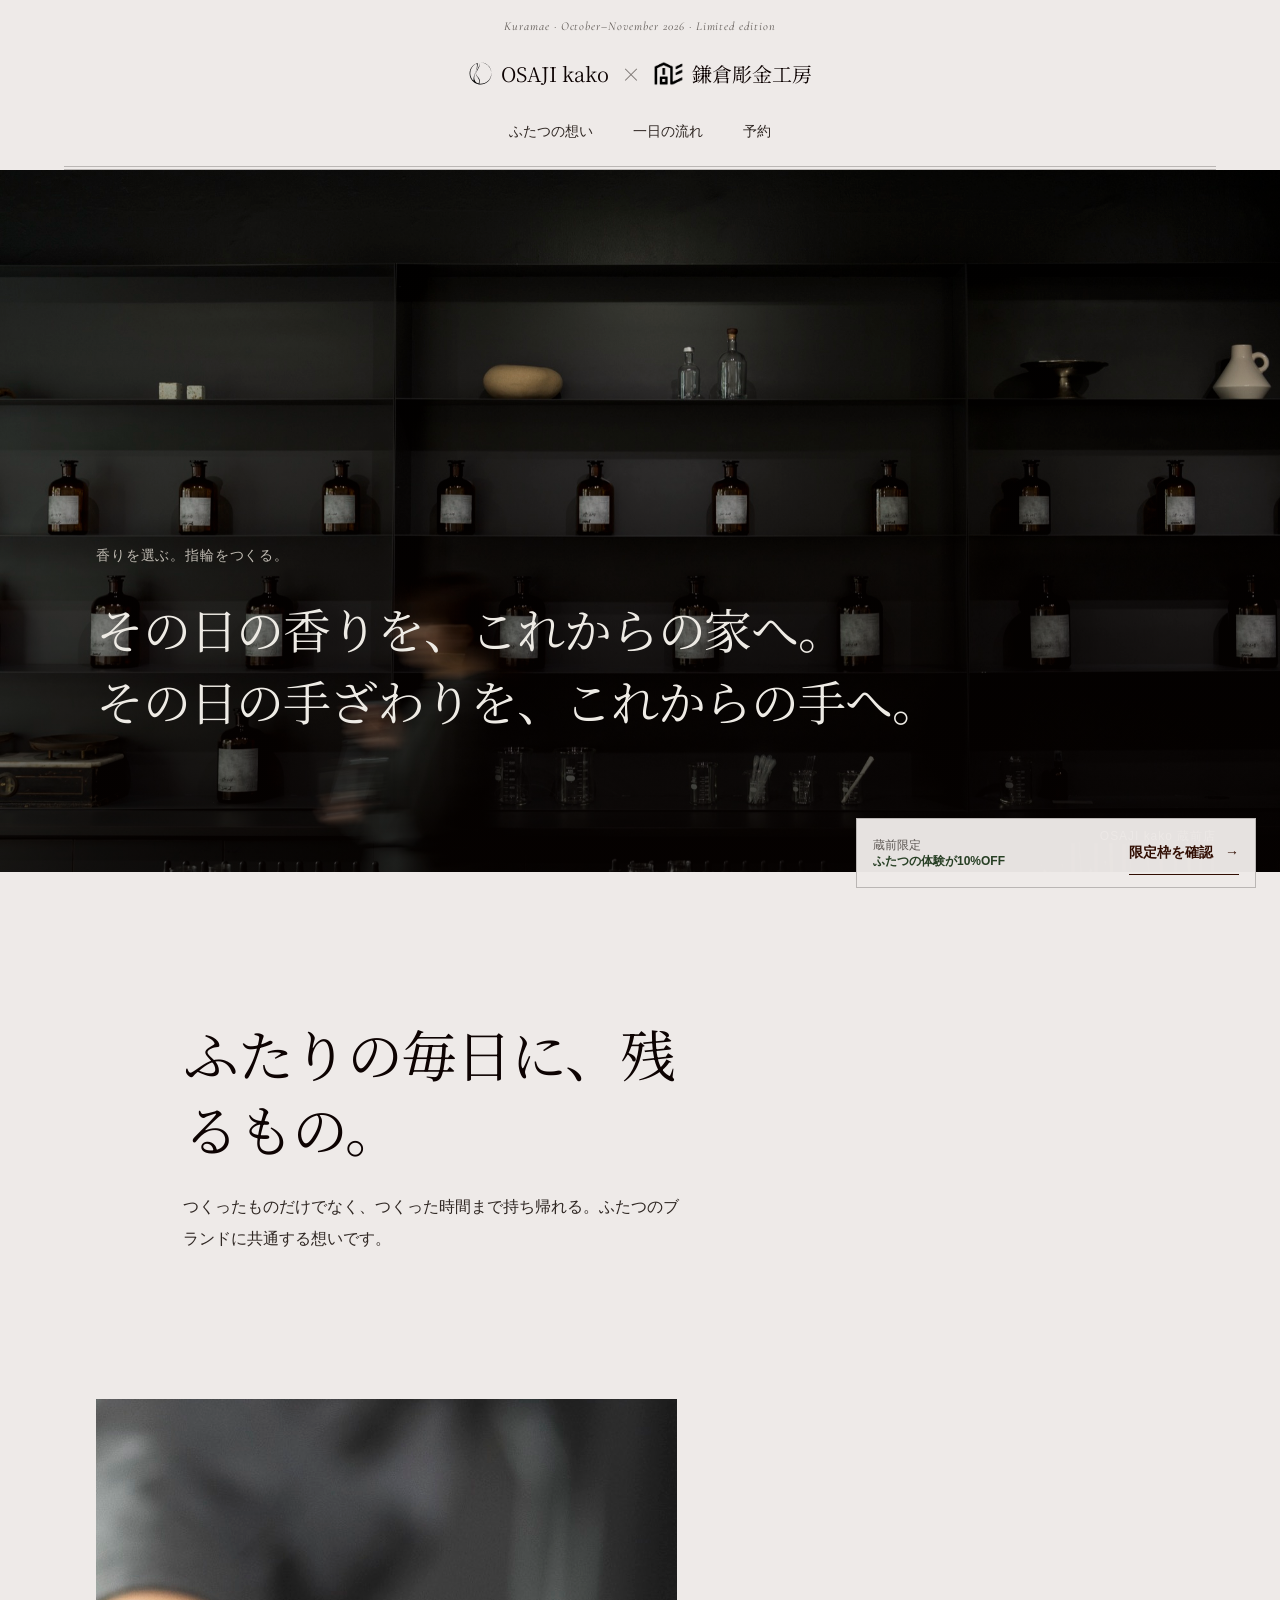
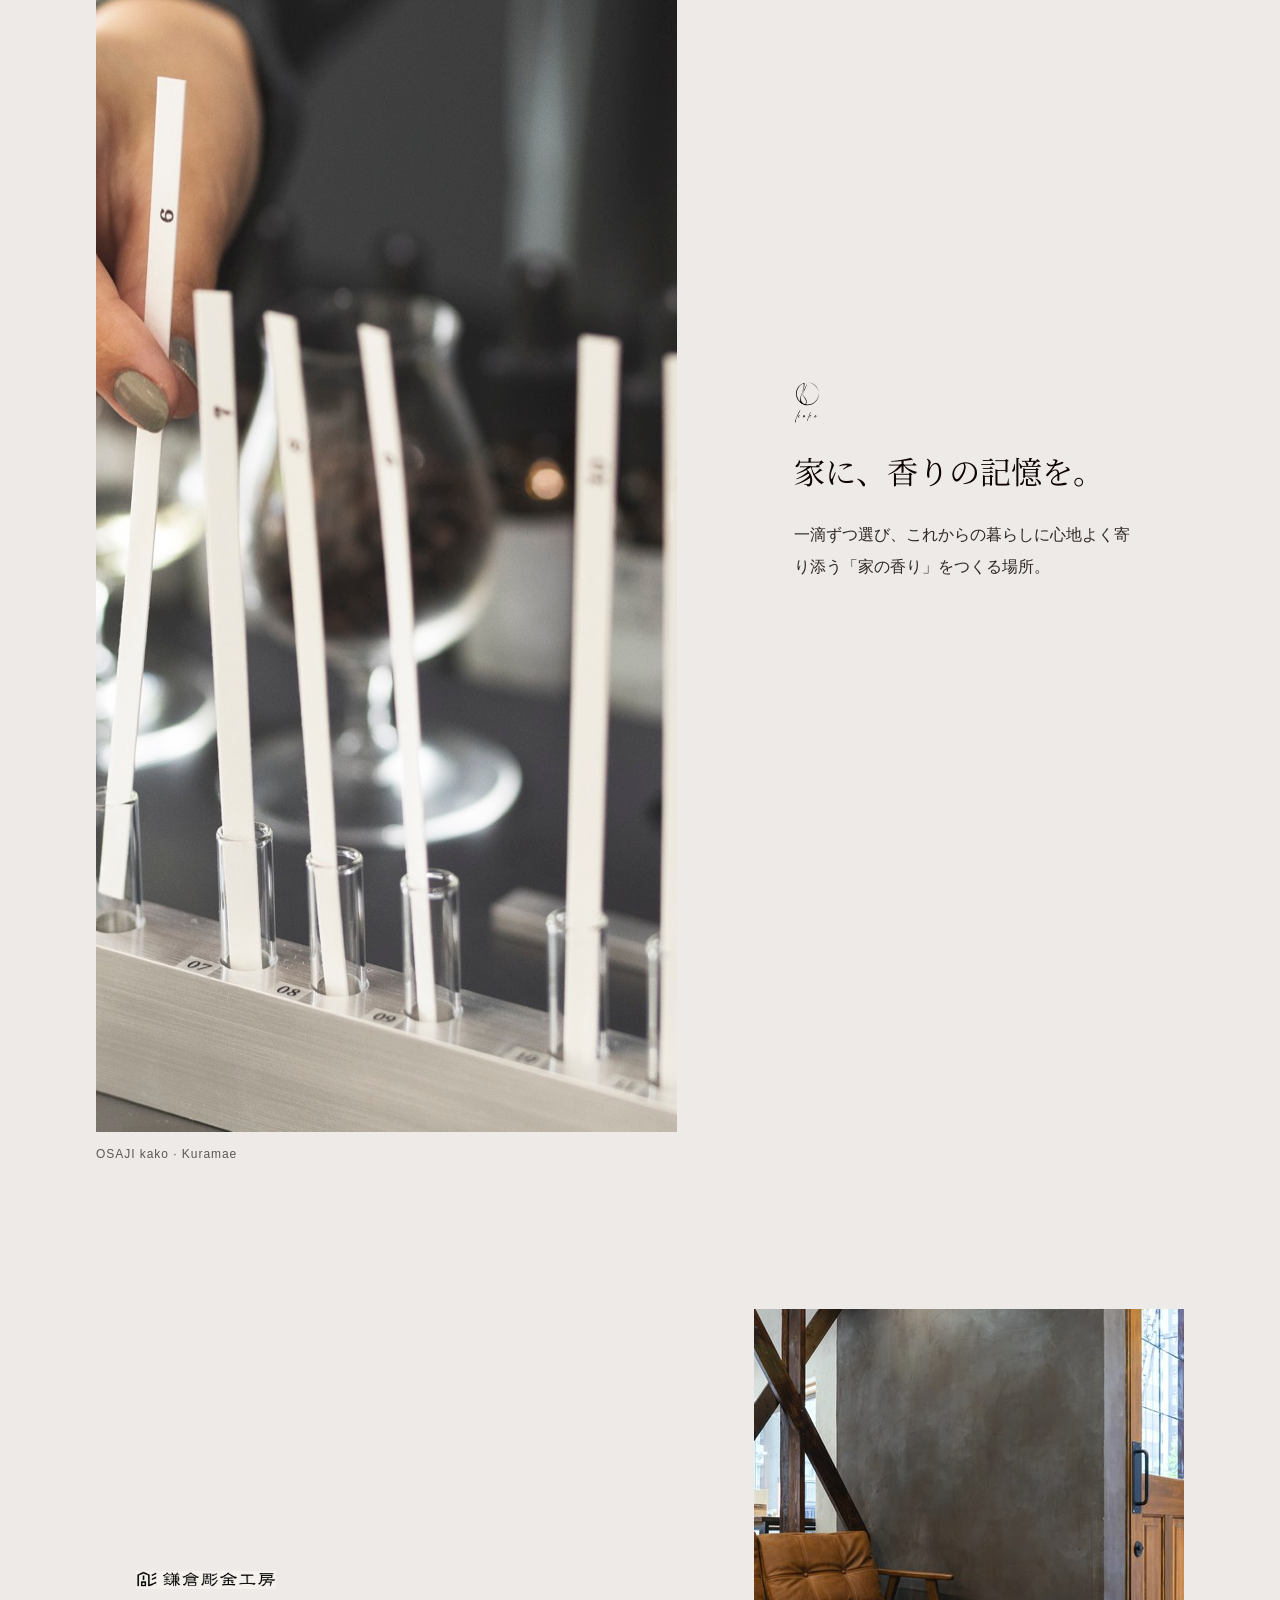
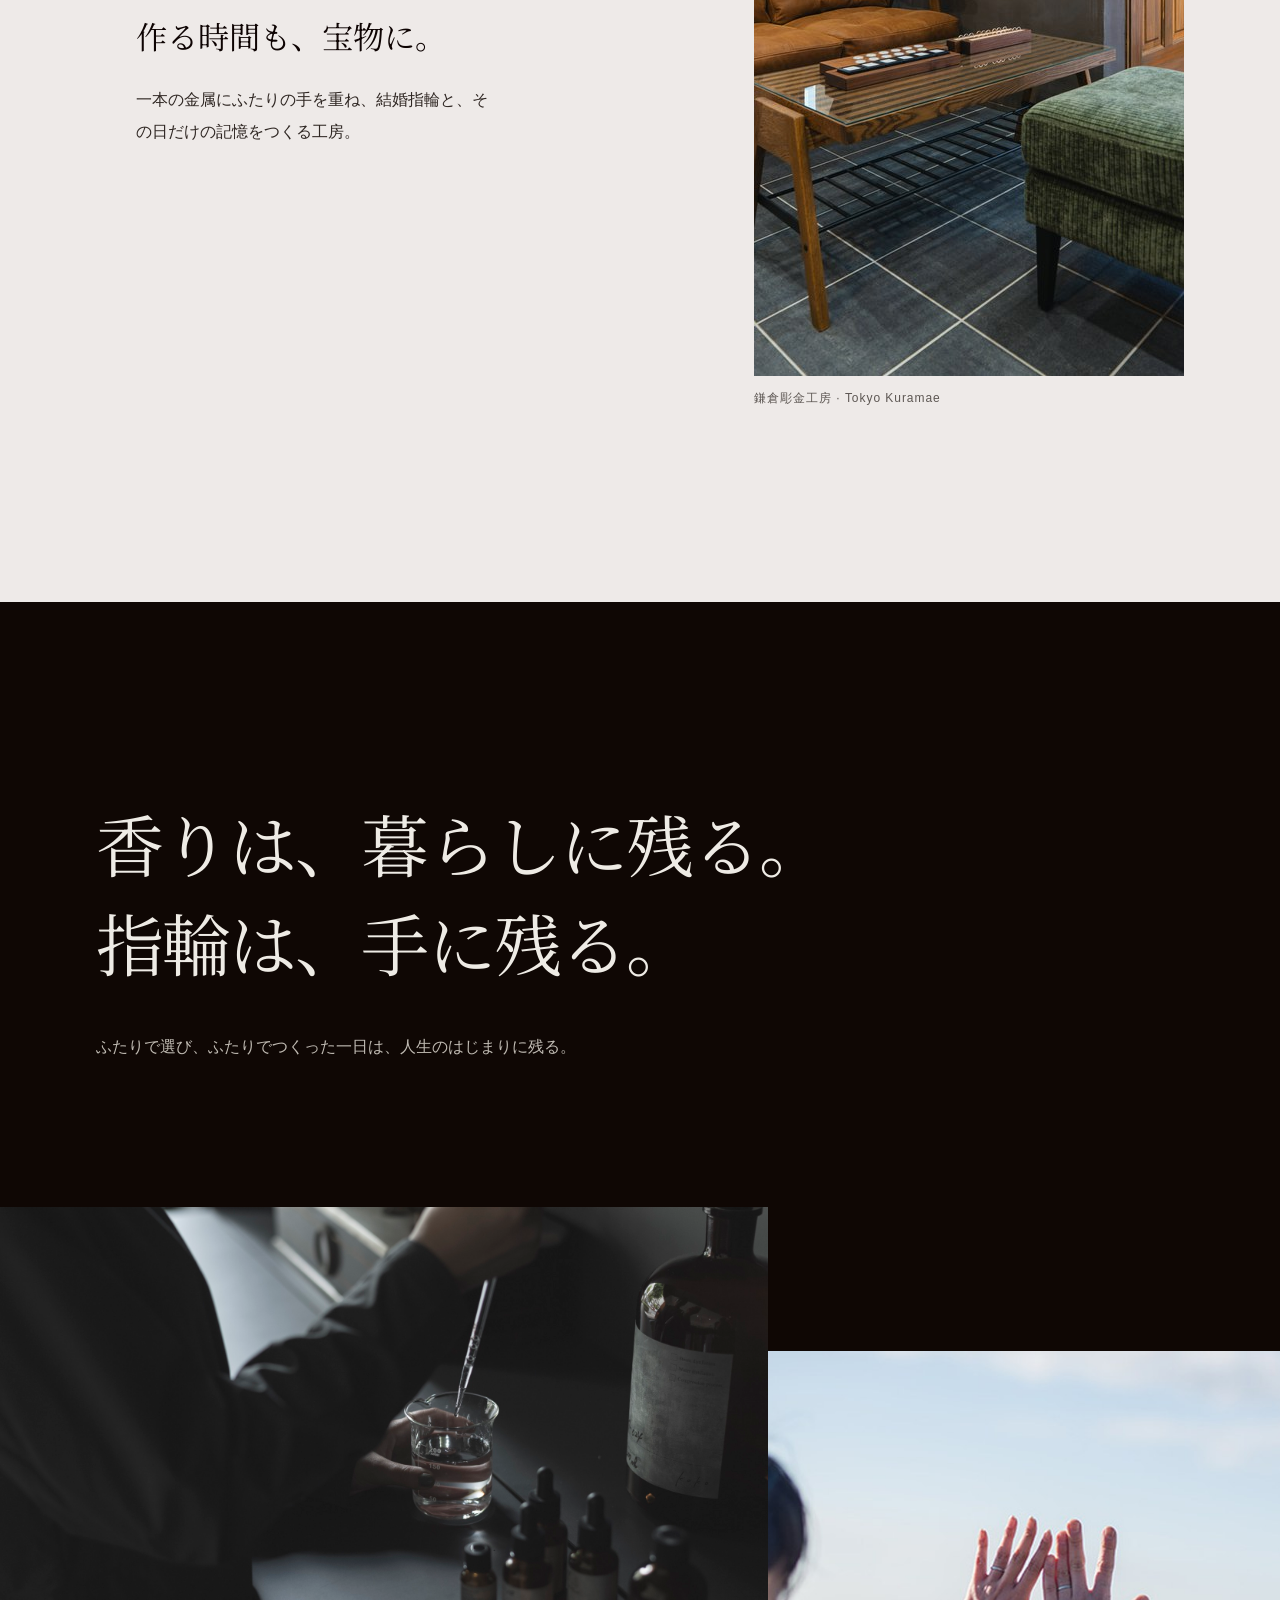
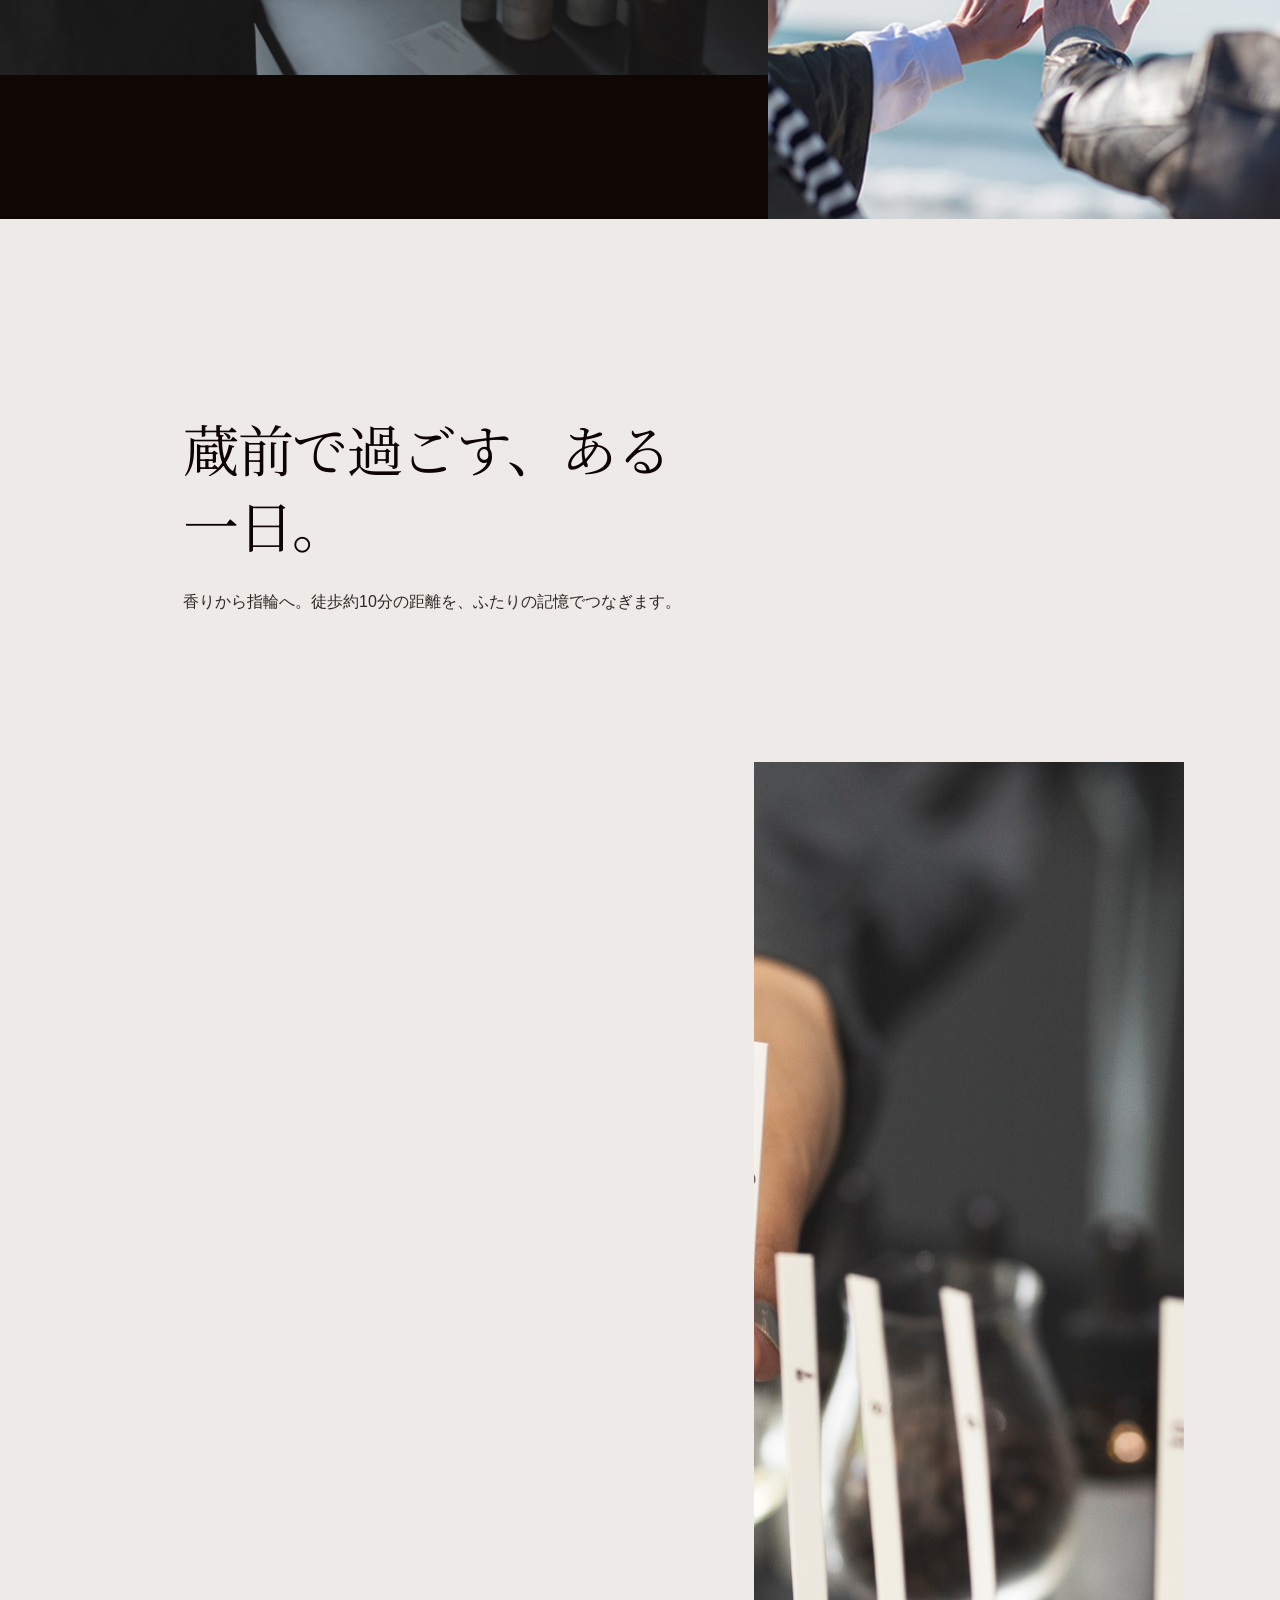
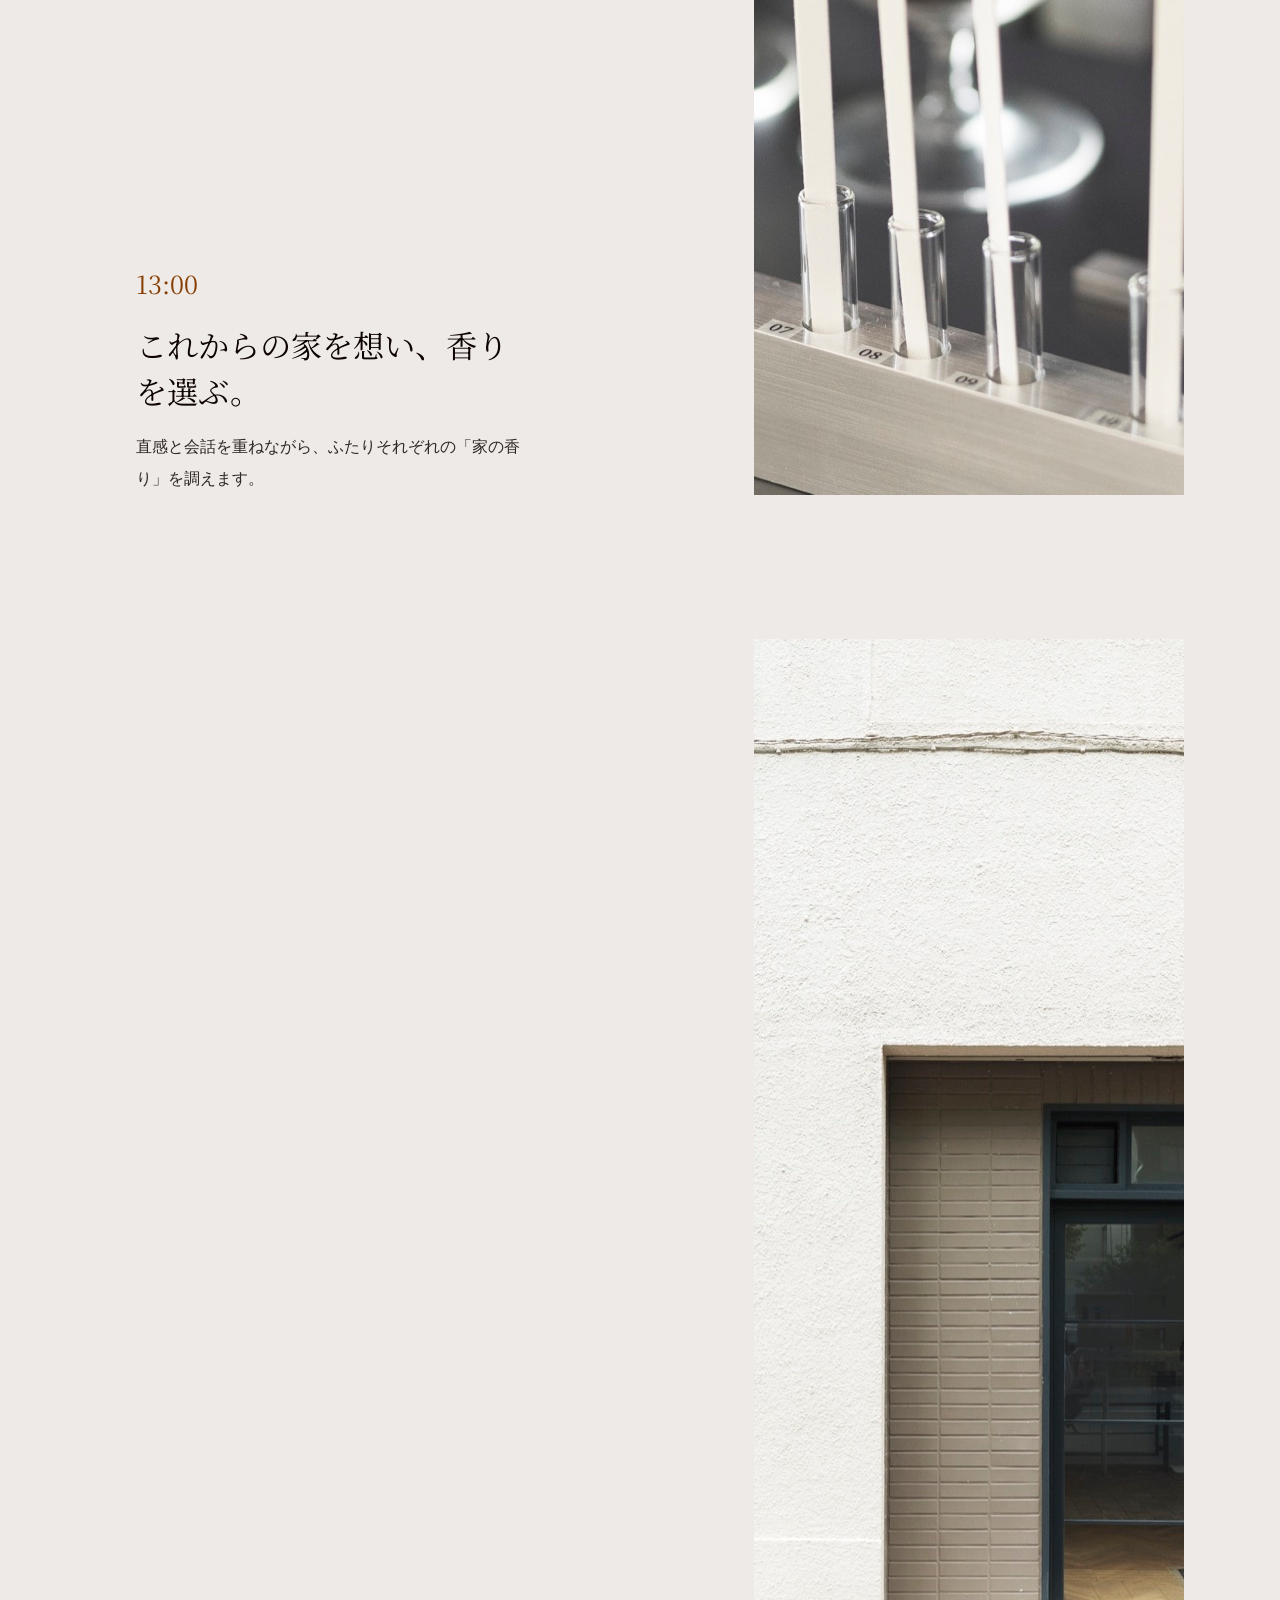
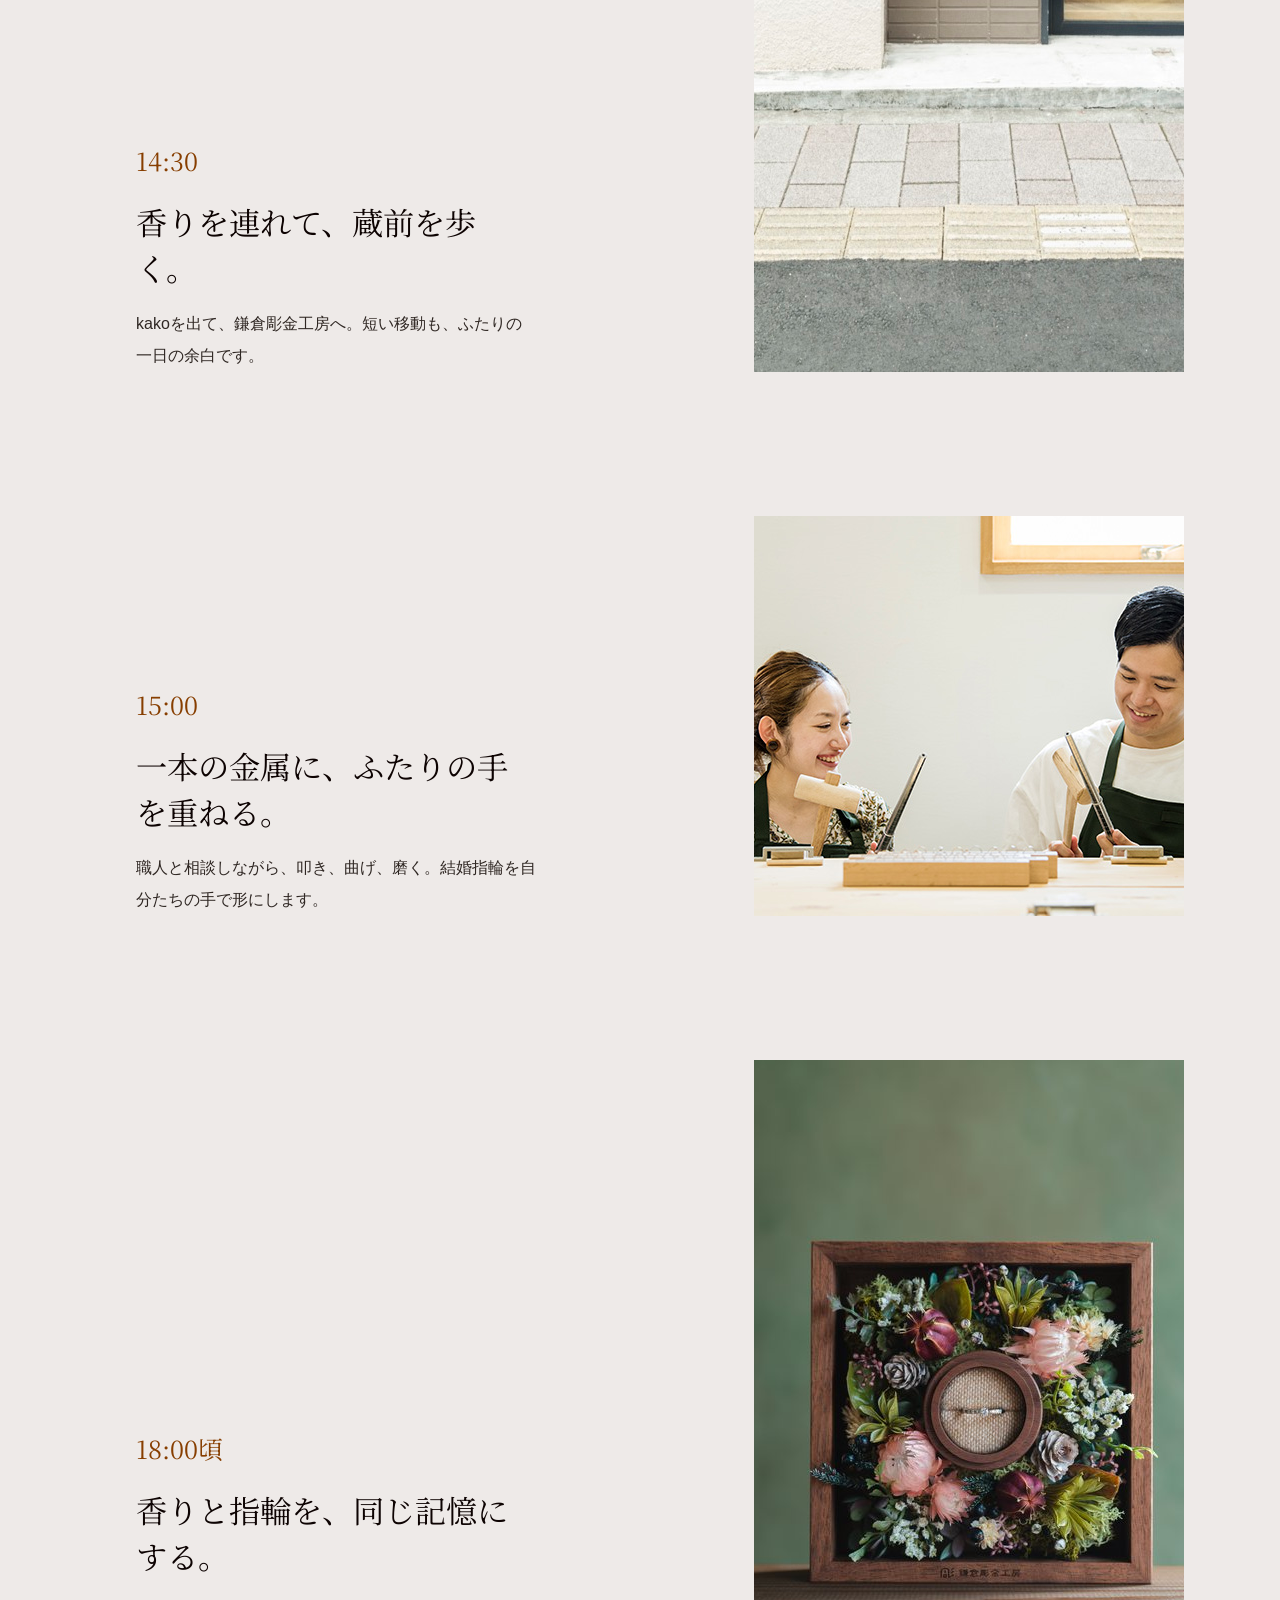
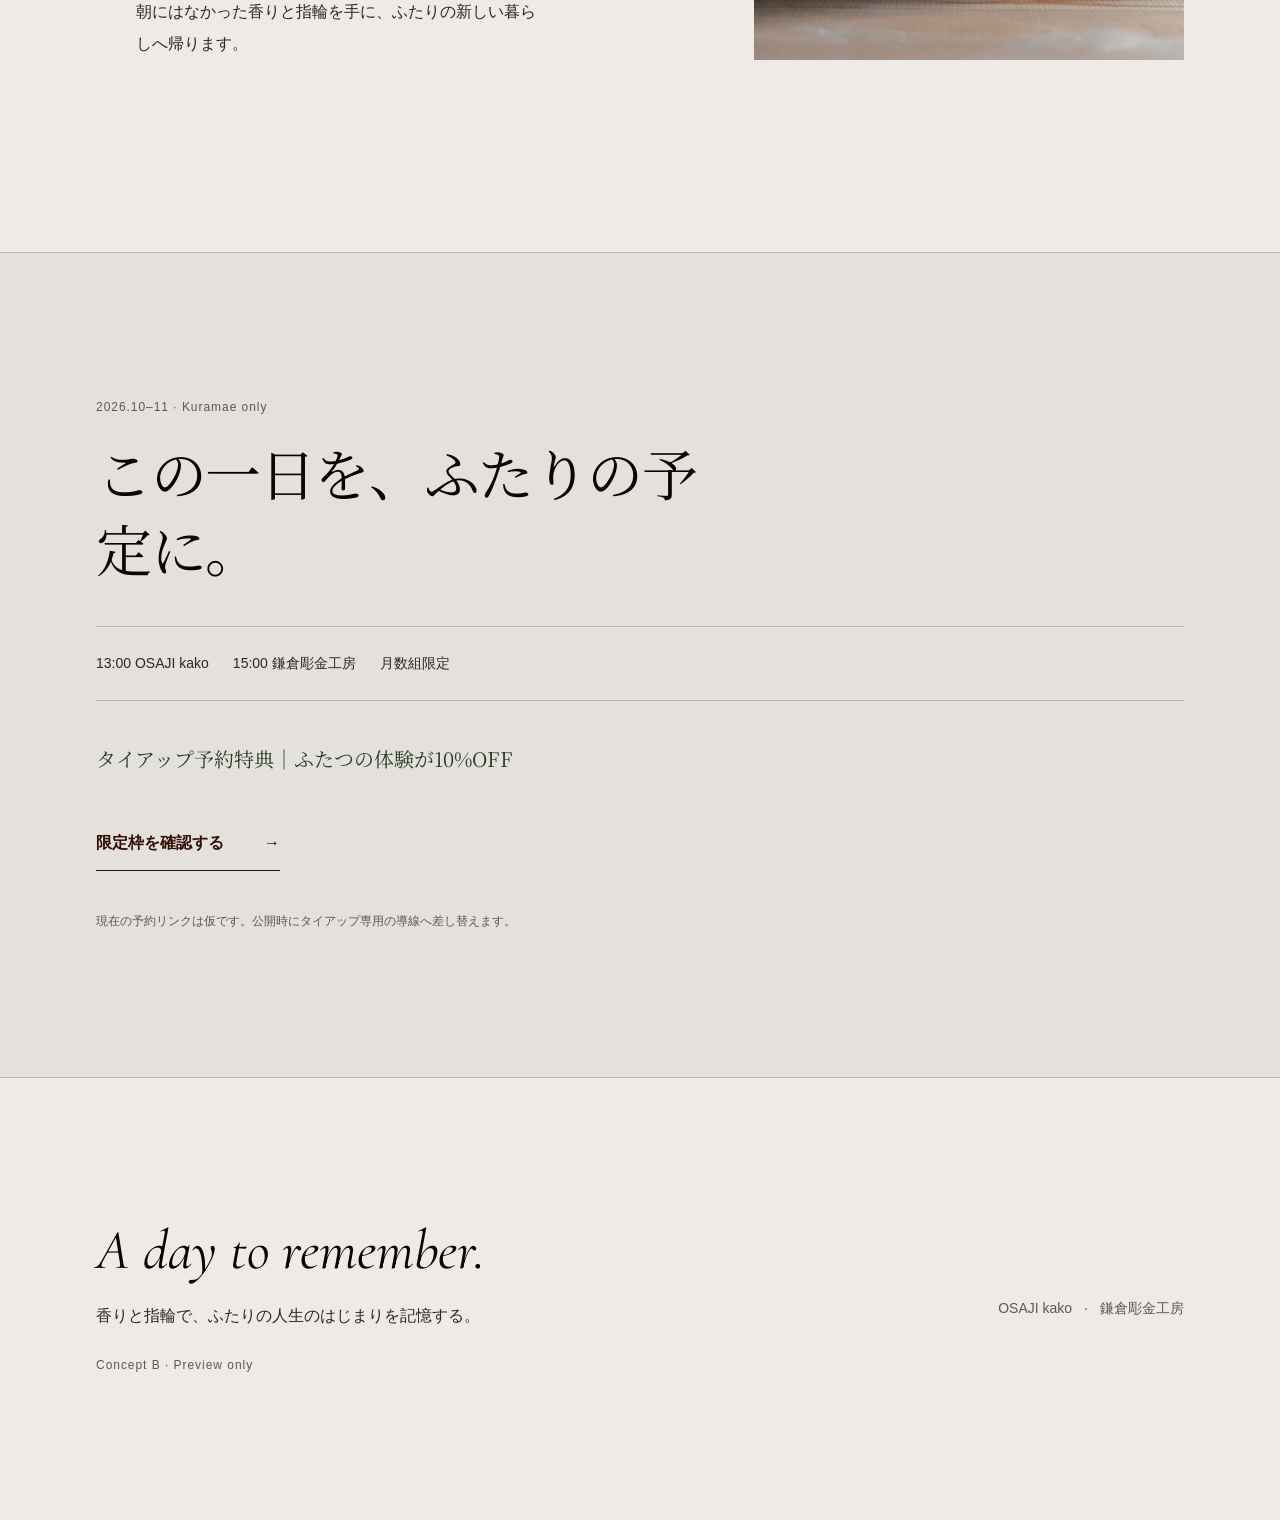
==== index.html @ 2d7f9cc6 "Publish OSAJI kako concept B preview" ====
<!doctype html>
<html lang="ja" data-theme="atelier">
  <head>
    <meta charset="utf-8" />
    <meta name="viewport" content="width=device-width, initial-scale=1, viewport-fit=cover" />
    <title>記憶をつくる一日｜鎌倉彫金工房 × OSAJI kako</title>
    <meta
      name="description"
      content="OSAJI kakoと鎌倉彫金工房 東京蔵前で、ふたりの人生のはじまりを香りと指輪に残す、蔵前限定の一日。"
    />
    <link rel="icon" href="./assets/wire/kamakura-mark.png" />
    <link rel="preconnect" href="https://osaji.net" />
    <link rel="preconnect" href="https://fonts.googleapis.com" />
    <link rel="preconnect" href="https://fonts.gstatic.com" crossorigin />
    <link
      rel="stylesheet"
      href="https://fonts.googleapis.com/css2?family=Cormorant+Garamond:ital,wght@1,500&amp;family=Noto+Serif+JP:wght@400;500&amp;display=swap"
    />
    <link rel="stylesheet" href="./styles.css?v=20260710-concept-b" />
    <script src="./script.js?v=20260710-concept-b" defer></script>
  </head>
  <body>
    <a class="skip-link" href="#main">本文へ移動</a>

    <header class="nav-mast">
      <p class="mast-line">Kuramae · October–November 2026 · Limited edition</p>
      <a class="mast-brand" href="#top" aria-label="ページ上部へ戻る">
        <span class="mast-brand__item">
          <img src="./assets/wire/kako-logo-compact.svg" alt="" width="32" height="32" />
          <span>OSAJI kako</span>
        </span>
        <span class="mast-brand__cross" aria-hidden="true">×</span>
        <span class="mast-brand__item">
          <img class="mast-brand__kamakura" src="./assets/wire/kamakura-mark.png" alt="" width="160" height="125" />
          <span>鎌倉彫金工房</span>
        </span>
      </a>
      <nav class="mast-nav" aria-label="ページ内リンク">
        <a href="#brands">ふたつの想い</a>
        <a href="#day">一日の流れ</a>
        <a href="#booking">予約</a>
      </nav>
      <hr class="mast-rule" aria-hidden="true" />
    </header>

    <main id="main">
      <section id="top" class="hero" aria-labelledby="hero-title">
        <img
          class="hero__image"
          src="./assets/kako-provided/web/kako-shelf.jpg"
          alt="OSAJI kakoの暗い香料棚の前を人が歩く様子"
          width="2000"
          height="1332"
          fetchpriority="high"
        />
        <div class="hero__shade" aria-hidden="true"></div>
        <div class="hero__copy">
          <p>香りを選ぶ。指輪をつくる。</p>
          <h1 id="hero-title">
            <span>その日の香りを、これからの家へ。</span>
            <span>その日の手ざわりを、これからの手へ。</span>
          </h1>
        </div>
        <p class="hero__caption">OSAJI kako 蔵前店</p>
      </section>

      <section id="brands" class="brands section-shell" aria-labelledby="brands-title">
        <header class="brands__intro">
          <h2 id="brands-title">ふたりの毎日に、残るもの。</h2>
          <p>つくったものだけでなく、つくった時間まで持ち帰れる。ふたつのブランドに共通する想いです。</p>
        </header>

        <article class="brand-story brand-story--kako">
          <figure class="brand-story__figure">
            <img
              src="./assets/kako-provided/web/kako-scent-selection.jpg"
              alt="試香紙で香りを選ぶOSAJI kakoの調香体験"
              width="2000"
              height="1333"
              loading="lazy"
              decoding="async"
            />
            <figcaption>OSAJI kako · Kuramae</figcaption>
          </figure>
          <div class="brand-story__copy">
            <img class="brand-story__logo brand-story__logo--kako" src="./assets/wire/kako-logo.svg" alt="OSAJI kako" width="140" height="61" loading="lazy" />
            <h3>家に、香りの記憶を。</h3>
            <p>一滴ずつ選び、これからの暮らしに心地よく寄り添う「家の香り」をつくる場所。</p>
          </div>
        </article>

        <article class="brand-story brand-story--kamakura">
          <figure class="brand-story__figure">
            <img
              src="./assets/wire/brand-kamakura-kuramae.jpg"
              alt="緑と木の色に包まれた鎌倉彫金工房 東京蔵前の店内"
              width="1000"
              height="667"
              loading="lazy"
              decoding="async"
            />
            <figcaption>鎌倉彫金工房 · Tokyo Kuramae</figcaption>
          </figure>
          <div class="brand-story__copy">
            <img class="brand-story__logo brand-story__logo--kamakura" src="./assets/wire/kamakura-logo.png" alt="鎌倉彫金工房" width="575" height="240" loading="lazy" />
            <h3>作る時間も、宝物に。</h3>
            <p>一本の金属にふたりの手を重ね、結婚指輪と、その日だけの記憶をつくる工房。</p>
          </div>
        </article>
      </section>

      <section id="memory" class="memory" aria-labelledby="memory-title">
        <div class="memory__words section-shell">
          <h2 id="memory-title">
            <span>香りは、暮らしに残る。</span>
            <span>指輪は、手に残る。</span>
          </h2>
          <p>ふたりで選び、ふたりでつくった一日は、人生のはじまりに残る。</p>
        </div>
        <div class="memory__diptych">
          <figure>
            <img
              src="./assets/kako-provided/web/kako-blending.jpg"
              alt="ビーカーに香りを一滴ずつ調合する手元"
              width="2000"
              height="1333"
              loading="lazy"
              decoding="async"
            />
          </figure>
          <figure>
            <img
              src="./assets/wire/divider-kamakura-hands.jpg"
              alt="完成した結婚指輪を身につけて手を合わせるふたり"
              width="900"
              height="600"
              loading="lazy"
              decoding="async"
            />
          </figure>
        </div>
      </section>

      <section id="day" class="day section-shell" aria-labelledby="day-title">
        <header class="day__intro">
          <h2 id="day-title">蔵前で過ごす、ある一日。</h2>
          <p>香りから指輪へ。徒歩約10分の距離を、ふたりの記憶でつなぎます。</p>
        </header>

        <ol class="day-steps">
          <li class="day-step">
            <div class="day-step__copy">
              <time datetime="13:00">13:00</time>
              <h3>これからの家を想い、香りを選ぶ。</h3>
              <p>直感と会話を重ねながら、ふたりそれぞれの「家の香り」を調えます。</p>
            </div>
            <figure>
              <img
                src="./assets/kako-provided/web/kako-scent-selection.jpg"
                alt="香りを確かめながら試香紙を選ぶ手元"
                width="2000"
                height="1333"
                loading="lazy"
                decoding="async"
              />
            </figure>
          </li>

          <li class="day-step day-step--reverse">
            <div class="day-step__copy">
              <time datetime="14:30">14:30</time>
              <h3>香りを連れて、蔵前を歩く。</h3>
              <p>kakoを出て、鎌倉彫金工房へ。短い移動も、ふたりの一日の余白です。</p>
            </div>
            <figure>
              <img
                src="./assets/kako-provided/web/kako-kuramae-exterior.jpg"
                alt="OSAJI kako 蔵前店の外観"
                width="2000"
                height="1333"
                loading="lazy"
                decoding="async"
              />
            </figure>
          </li>

          <li class="day-step">
            <div class="day-step__copy">
              <time datetime="15:00">15:00</time>
              <h3>一本の金属に、ふたりの手を重ねる。</h3>
              <p>職人と相談しながら、叩き、曲げ、磨く。結婚指輪を自分たちの手で形にします。</p>
            </div>
            <figure>
              <img
                src="./assets/wire/flow-ringmaking.jpg"
                alt="鎌倉彫金工房で結婚指輪づくりを進めるふたり"
                width="590"
                height="400"
                loading="lazy"
                decoding="async"
              />
            </figure>
          </li>

          <li class="day-step day-step--reverse">
            <div class="day-step__copy">
              <time datetime="18:00">18:00頃</time>
              <h3>香りと指輪を、同じ記憶にする。</h3>
              <p>朝にはなかった香りと指輪を手に、ふたりの新しい暮らしへ帰ります。</p>
            </div>
            <figure>
              <img
                src="./assets/wire/flow-reveal.jpg"
                alt="花に囲まれた木箱で完成した指輪を披露するイメージ"
                width="900"
                height="600"
                loading="lazy"
                decoding="async"
              />
            </figure>
          </li>
        </ol>
      </section>

      <section id="booking" class="booking" aria-labelledby="booking-title">
        <div class="booking__inner section-shell">
          <div>
            <p class="booking__date">2026.10–11 · Kuramae only</p>
            <h2 id="booking-title">この一日を、ふたりの予定に。</h2>
          </div>
          <div class="booking__details">
            <p>13:00 OSAJI kako</p>
            <p>15:00 鎌倉彫金工房</p>
            <p>月数組限定</p>
          </div>
          <p class="booking__benefit">タイアップ予約特典｜ふたつの体験が10%OFF</p>
          <a class="cta-link" href="https://kamakura-chokin.com/course/marriage">限定枠を確認する <span aria-hidden="true">→</span></a>
          <p class="booking__note">現在の予約リンクは仮です。公開時にタイアップ専用の導線へ差し替えます。</p>
        </div>
      </section>
    </main>

    <footer class="foot-mast section-shell">
      <p class="foot-mast__wordmark">A day to remember.</p>
      <p class="foot-mast__tagline">香りと指輪で、ふたりの人生のはじまりを記憶する。</p>
      <p class="foot-mast__links">
        <a href="https://osaji.net/pages/kako">OSAJI kako</a>
        <span aria-hidden="true">·</span>
        <a href="https://kamakura-chokin.com/">鎌倉彫金工房</a>
      </p>
      <small>Concept B · Preview only</small>
    </footer>

    <aside class="sticky-cta" aria-label="予約導線">
      <p><span>蔵前限定</span><strong>ふたつの体験が10%OFF</strong></p>
      <a class="cta-link cta-link--compact" href="#booking">限定枠を確認 <span aria-hidden="true">→</span></a>
    </aside>
  </body>
</html>
---- styles.css ----
/* Hallmark · genre: editorial · macrostructure: Narrative Workflow · theme: Atelier · enrichment: E8 real photography · nav: N6 · footer: Ft1 · audience: couples beginning a new life · use: feel the meaning and check availability · tone: quiet luxury
 * contrast: pass (46–50) · slop: pass (51–55) · honest: pass (56) · chrome: pass (57) · tokens: pass (58) · responsive: pass (59) · icons: pass (60) · mobile: pass (36, 59, 61–69)
 */
/* Hallmark · pre-emit critique: P5 H5 E5 S5 R5 V5 */
@import url("./tokens.css?v=20260710-concept-b");

*,
*::before,
*::after {
  box-sizing: border-box;
}

html,
body {
  overflow-x: clip;
}

html {
  scroll-behavior: smooth;
  background: var(--color-paper);
  color: var(--color-ink);
}

body {
  min-width: 320px;
  margin: 0;
  padding-bottom: env(safe-area-inset-bottom);
  background: var(--color-paper);
  font-family: var(--font-body);
  font-size: var(--text-base);
  line-height: 1.8;
}

img {
  display: block;
  max-width: 100%;
}

figure,
h1,
h2,
h3,
p {
  margin: 0;
}

a {
  color: inherit;
  text-decoration: none;
  -webkit-tap-highlight-color: transparent;
}

a:focus-visible {
  outline: var(--rule-medium) solid var(--color-focus);
  outline-offset: var(--space-2xs);
}

a:active {
  opacity: 0.72;
}

a[aria-disabled="true"] {
  color: var(--color-muted);
  cursor: not-allowed;
  opacity: 0.55;
  pointer-events: none;
}

.skip-link {
  position: fixed;
  inset-block-start: var(--space-sm);
  inset-inline-start: var(--space-sm);
  z-index: var(--z-sticky);
  padding: var(--space-xs) var(--space-sm);
  background: var(--color-paper);
  color: var(--color-ink);
  transform: translateY(-200%);
}

.skip-link:focus {
  transform: none;
}

.section-shell {
  width: min(100%, var(--page-max));
  margin-inline: auto;
  padding-inline: var(--page-gutter);
}

.nav-mast {
  display: grid;
  gap: var(--space-sm);
  padding: calc(var(--space-md) + env(safe-area-inset-top)) var(--page-gutter) 0;
  background: var(--color-paper);
  text-align: center;
}

.hero__caption,
.brand-story figcaption,
.booking__date,
.foot-mast small {
  color: var(--color-muted);
  font-family: var(--font-body);
  font-size: var(--text-xs);
  font-style: normal;
  letter-spacing: 0.08em;
}

.mast-line {
  color: var(--color-muted);
  font-family: var(--font-outlier);
  font-size: var(--text-xs);
  font-style: italic;
  letter-spacing: 0.08em;
}

.mast-brand {
  display: inline-flex;
  align-items: center;
  justify-content: center;
  gap: var(--space-sm);
  min-width: 0;
  min-height: var(--tap-target);
  font-family: var(--font-display);
  font-size: clamp(0.875rem, 2.2vw, 1.25rem);
  line-height: 1;
  white-space: nowrap;
}

.mast-brand__item {
  display: inline-flex;
  align-items: center;
  gap: var(--space-xs);
  min-width: 0;
}

.mast-brand__item img {
  width: 1.6rem;
  height: 1.6rem;
  object-fit: contain;
}

.mast-brand__item .mast-brand__kamakura {
  width: 1.95rem;
}

.mast-brand__cross {
  color: var(--color-rule-2);
}

.mast-nav {
  display: flex;
  align-items: center;
  justify-content: center;
  gap: clamp(var(--space-md), 4vw, var(--space-xl));
  min-width: 0;
}

.mast-nav a {
  min-height: 2.75rem;
  display: inline-flex;
  align-items: center;
  color: var(--color-neutral);
  font-size: var(--text-sm);
  white-space: nowrap;
}

.mast-nav a:hover,
.mast-nav a:focus-visible {
  color: var(--color-accent-ink);
}

.mast-rule {
  height: var(--space-2xs);
  margin: 0;
  border-block: var(--rule-hair) solid var(--color-rule);
  border-inline: 0;
}

.hero {
  position: relative;
  isolation: isolate;
  min-height: clamp(32rem, 78svh, 52rem);
  min-height: clamp(32rem, 78dvh, 52rem);
  overflow: hidden;
  padding-block: var(--space-2xl) var(--space-3xl);
  color: var(--color-light-ink);
}

.hero__image,
.hero__shade {
  position: absolute;
  inset: 0;
  width: 100%;
  height: 100%;
}

.hero__image {
  z-index: -2;
  object-fit: cover;
  object-position: 48% center;
}

.hero__shade {
  z-index: -1;
  background: linear-gradient(180deg, var(--color-photo-scrim-clear), var(--color-photo-scrim));
}

.hero__copy {
  position: absolute;
  inset-inline-start: var(--page-gutter);
  inset-inline-end: var(--page-gutter);
  inset-block-end: clamp(var(--space-3xl), 15dvh, var(--space-4xl));
  display: grid;
  gap: var(--space-lg);
  max-width: 55rem;
}

.hero__copy > p {
  color: var(--color-light-muted);
  font-size: var(--text-sm);
  letter-spacing: 0.06em;
}

.hero h1,
.brands h2,
.memory h2,
.day h2,
.booking h2 {
  min-width: 0;
  font-family: var(--font-display);
  font-weight: 400;
  letter-spacing: -0.025em;
  overflow-wrap: anywhere;
}

.hero h1 {
  max-width: 18em;
  font-size: clamp(1.75rem, 3.2vw + 0.5rem, 3rem);
  line-height: 1.5;
}

.hero h1 span,
.memory h2 span {
  display: block;
}

.hero__caption {
  position: absolute;
  inset-inline-end: var(--page-gutter);
  inset-block-end: var(--space-lg);
  color: var(--color-light-muted);
}

.brands {
  display: grid;
  gap: var(--space-4xl);
  padding-block: var(--space-4xl) var(--space-5xl);
}

.brands__intro,
.day__intro {
  display: grid;
  gap: var(--space-lg);
  max-width: var(--measure);
}

.brands__intro h2,
.day__intro h2,
.booking h2 {
  font-size: var(--text-display-s);
  line-height: 1.35;
}

.brands__intro p,
.day__intro p,
.brand-story__copy p,
.day-step__copy p,
.memory__words p {
  color: var(--color-neutral);
  line-height: 2;
}

.brand-story {
  display: grid;
  gap: var(--space-xl);
  align-items: center;
}

.brand-story__figure {
  display: grid;
  gap: var(--space-sm);
  min-width: 0;
}

.brand-story__figure img {
  width: 100%;
  aspect-ratio: 3 / 2;
  object-fit: cover;
}

.brand-story__copy {
  display: grid;
  gap: var(--space-lg);
  max-width: 27rem;
}

.brand-story__logo {
  width: auto;
  height: auto;
  max-height: 2.65rem;
  object-fit: contain;
  object-position: left center;
}

.brand-story__logo--kako {
  max-width: 7.5rem;
}

.brand-story__logo--kamakura {
  max-width: 8.75rem;
}

.brand-story__copy h3 {
  min-width: 0;
  font-family: var(--font-display);
  font-size: var(--text-xl);
  font-weight: 400;
  line-height: 1.5;
  overflow-wrap: anywhere;
}

.memory {
  background: var(--color-dark-surface);
  color: var(--color-light-ink);
}

.memory__words {
  display: grid;
  gap: var(--space-xl);
  padding-block: var(--space-5xl) var(--space-4xl);
}

.memory h2 {
  max-width: 16em;
  font-size: var(--text-display);
  line-height: 1.45;
}

.memory__words p {
  max-width: 32rem;
  color: var(--color-light-muted);
}

.memory__diptych {
  display: grid;
  grid-template-columns: minmax(0, 1fr);
}

.memory__diptych figure {
  min-width: 0;
}

.memory__diptych img {
  width: 100%;
  height: clamp(18rem, 52svh, 34rem);
  object-fit: cover;
}

.day {
  display: grid;
  gap: var(--space-4xl);
  padding-block: var(--space-5xl);
}

.day-steps {
  display: grid;
  gap: var(--space-4xl);
  margin: 0;
  padding: 0;
  list-style: none;
}

.day-step {
  display: grid;
  gap: var(--space-xl);
  min-width: 0;
}

.day-step__copy {
  display: grid;
  gap: var(--space-md);
  align-content: end;
  max-width: 30rem;
}

.day-step time {
  color: var(--color-accent-ink);
  font-family: var(--font-display);
  font-size: var(--text-lg);
  font-style: normal;
  font-variant-numeric: tabular-nums;
}

.day-step h3 {
  min-width: 0;
  font-family: var(--font-display);
  font-size: var(--text-xl);
  font-weight: 400;
  line-height: 1.5;
  overflow-wrap: anywhere;
}

.day-step figure {
  min-width: 0;
}

.day-step img {
  width: 100%;
  aspect-ratio: 3 / 2;
  object-fit: cover;
}

.booking {
  background: var(--color-paper-2);
  border-block: var(--rule-hair) solid var(--color-rule);
}

.booking__inner {
  display: grid;
  gap: var(--space-xl);
  padding-block: var(--space-4xl);
}

.booking__inner > div:first-child {
  display: grid;
  gap: var(--space-md);
}

.booking__details {
  display: flex;
  flex-wrap: wrap;
  gap: var(--space-sm) var(--space-lg);
  padding-block: var(--space-lg);
  border-block: var(--rule-hair) solid var(--color-rule);
  color: var(--color-neutral);
  font-size: var(--text-sm);
  font-variant-numeric: tabular-nums;
}

.booking__benefit {
  color: var(--color-moss);
  font-family: var(--font-display);
  font-size: var(--text-md);
}

.cta-link {
  display: inline-flex;
  align-items: center;
  justify-content: space-between;
  gap: var(--space-xl);
  width: fit-content;
  min-height: var(--tap-target);
  padding-block: var(--space-sm);
  border-bottom: var(--rule-hair) solid var(--color-accent);
  color: var(--color-accent);
  font-weight: 700;
  white-space: nowrap;
  transition: transform var(--dur-micro) var(--ease-out);
}

.cta-link:hover,
.cta-link[data-state="success"] {
  color: var(--color-accent-ink);
}

.cta-link:active {
  transform: translateY(var(--space-3xs));
}

.cta-link[aria-disabled="true"] {
  color: var(--color-muted);
  pointer-events: none;
}

.cta-link[data-state="loading"] {
  color: var(--color-muted);
  cursor: wait;
}

.cta-link[data-state="error"] {
  border-bottom-style: dashed;
  color: var(--color-focus);
}

.booking__note {
  color: var(--color-muted);
  font-size: var(--text-xs);
}

.foot-mast {
  display: grid;
  gap: var(--space-lg);
  padding-block: var(--space-4xl) calc(var(--space-4xl) + env(safe-area-inset-bottom));
}

.foot-mast__wordmark {
  font-family: var(--font-outlier);
  font-size: var(--text-display-s);
  font-style: italic;
  line-height: 1;
}

.foot-mast__tagline {
  max-width: 30rem;
  color: var(--color-neutral);
}

.foot-mast__links {
  display: flex;
  align-items: center;
  flex-wrap: wrap;
  gap: var(--space-sm);
  color: var(--color-muted);
  font-size: var(--text-sm);
}

.foot-mast__links a {
  min-height: 2.75rem;
  display: inline-flex;
  align-items: center;
  white-space: nowrap;
}

.sticky-cta {
  position: fixed;
  z-index: var(--z-sticky);
  inset-inline: var(--space-sm);
  inset-block-end: calc(var(--space-sm) + env(safe-area-inset-bottom));
  display: grid;
  grid-template-columns: minmax(0, 1fr) auto;
  gap: var(--space-sm);
  align-items: center;
  padding: var(--space-sm) var(--space-md);
  border: var(--rule-hair) solid var(--color-rule);
  background: var(--color-sticky-surface);
  opacity: 0;
  pointer-events: none;
  transform: translateY(calc(100% + var(--space-xl)));
  transition:
    opacity var(--dur-short) var(--ease-out),
    transform var(--dur-long) var(--ease-out);
}

.sticky-cta.is-visible {
  opacity: 1;
  pointer-events: auto;
  transform: none;
}

.sticky-cta p {
  display: grid;
  min-width: 0;
  color: var(--color-muted);
  font-size: var(--text-xs);
  line-height: 1.35;
}

.sticky-cta strong {
  color: var(--color-moss);
  font-size: var(--text-xs);
}

.cta-link--compact {
  gap: var(--space-sm);
  min-height: 2.75rem;
  padding-block: var(--space-xs);
  font-size: var(--text-sm);
}

@media (min-width: 40rem) {
  .brand-story,
  .day-step {
    grid-template-columns: minmax(0, 1.15fr) minmax(0, 0.85fr);
    gap: clamp(var(--space-xl), 6vw, var(--space-4xl));
  }

  .brand-story--kamakura .brand-story__figure,
  .day-step--reverse figure {
    order: 2;
  }

  .brand-story--kamakura .brand-story__copy,
  .day-step--reverse .day-step__copy {
    order: 1;
  }

  .memory__diptych {
    grid-template-columns: minmax(0, 1.2fr) minmax(0, 0.8fr);
  }

  .memory__diptych figure:last-child {
    margin-block-start: var(--space-4xl);
  }

  .booking__inner {
    grid-template-columns: minmax(0, 1.25fr) minmax(0, 0.75fr);
  }

  .booking__details,
  .booking__benefit,
  .booking__note {
    grid-column: 1 / -1;
  }

  .foot-mast {
    grid-template-columns: minmax(0, 1.4fr) minmax(0, 0.6fr);
    align-items: end;
  }

  .foot-mast__tagline,
  .foot-mast small {
    grid-column: 1;
  }

  .foot-mast__links {
    grid-column: 2;
    grid-row: 1 / span 2;
    justify-self: end;
  }

  .sticky-cta {
    inset-inline: auto var(--space-lg);
    width: min(25rem, calc(100% - var(--space-2xl)));
  }
}

@media (min-width: 60rem) {
  .hero__copy {
    inset-inline-start: max(var(--page-gutter), calc((100% - var(--page-max)) / 2 + var(--page-gutter)));
  }

  .brands__intro,
  .day__intro {
    margin-inline-start: 8%;
  }

  .brand-story__copy,
  .day-step__copy {
    padding-inline: var(--space-xl);
  }
}

@media (hover: hover) and (pointer: fine) {
  .mast-nav a:hover,
  .foot-mast__links a:hover {
    text-decoration: underline;
    text-underline-offset: var(--space-2xs);
  }
}

@media (pointer: coarse) {
  .mast-nav a,
  .foot-mast__links a,
  .cta-link {
    min-height: var(--tap-target);
  }
}

@media (prefers-reduced-motion: reduce) {
  html {
    scroll-behavior: auto;
  }

  *,
  *::before,
  *::after {
    animation-duration: var(--dur-micro) !important;
    animation-iteration-count: 1 !important;
    transition-duration: var(--dur-micro) !important;
  }
}
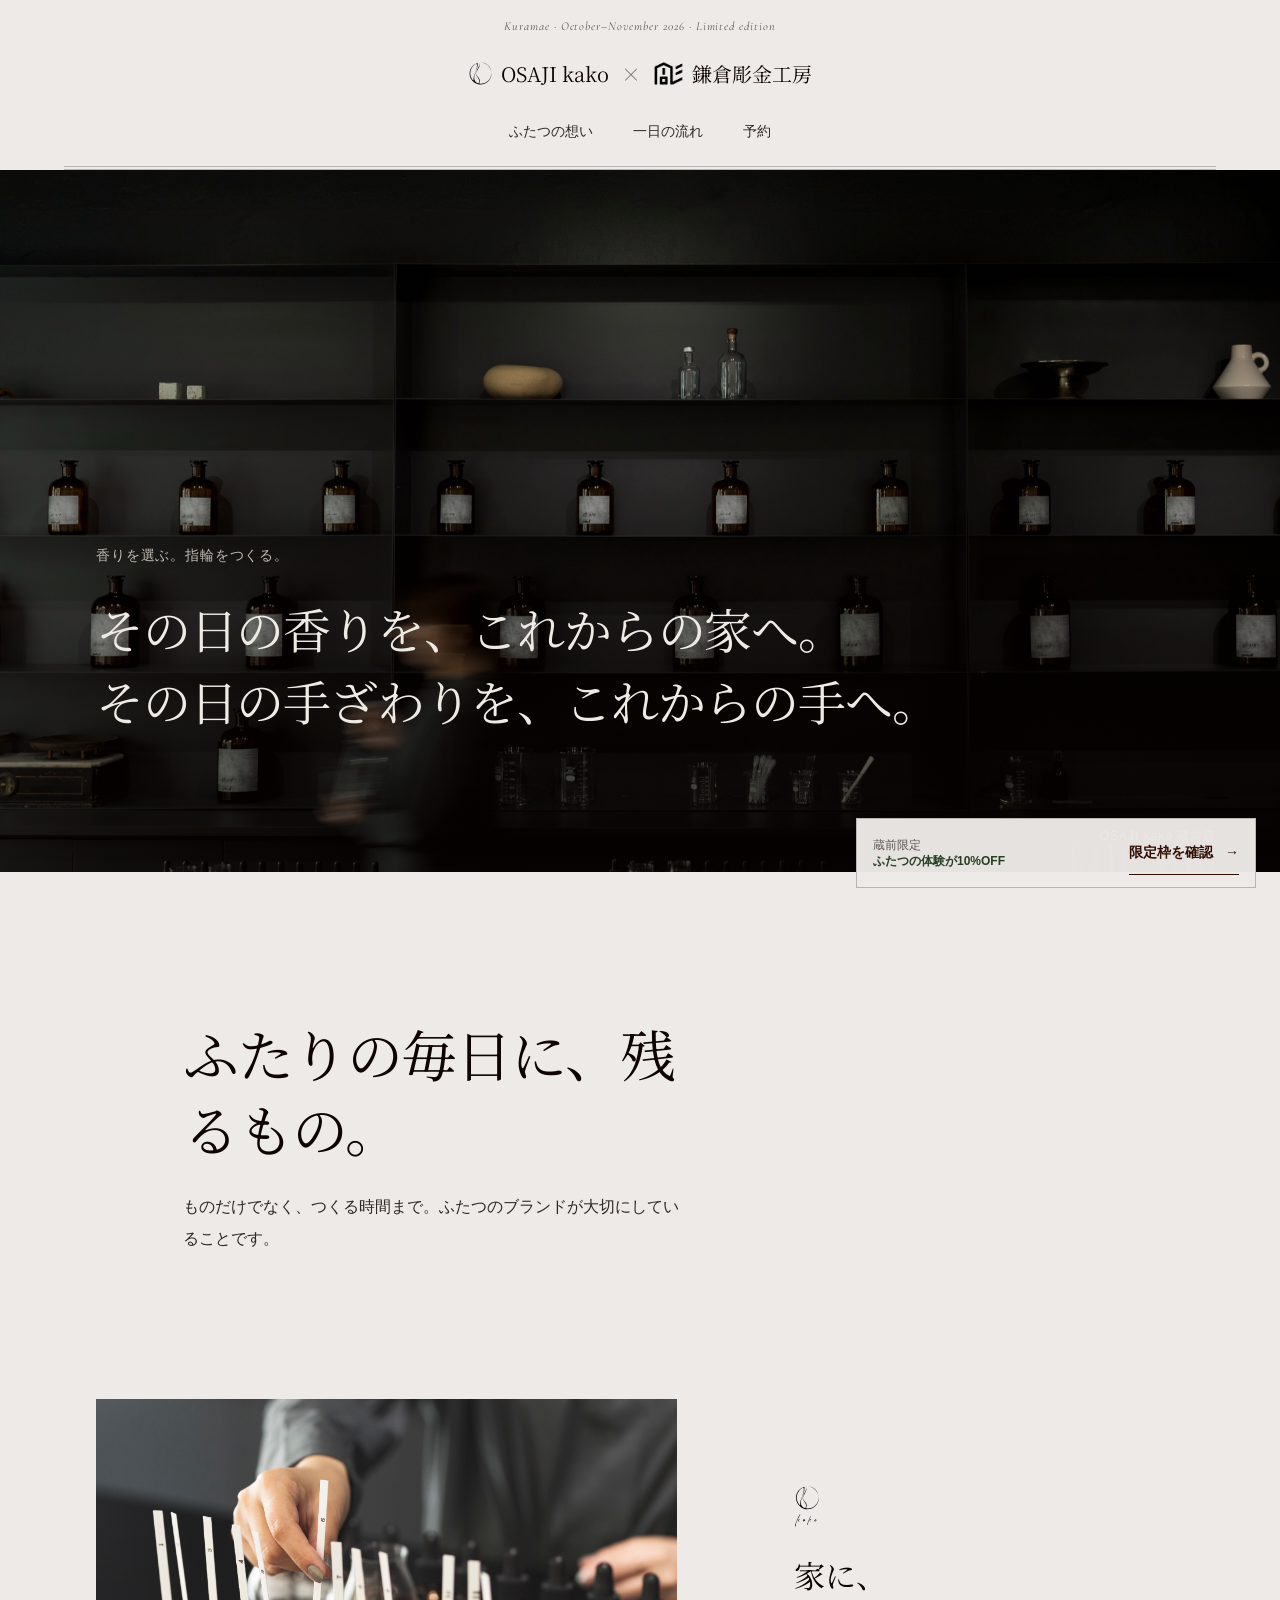
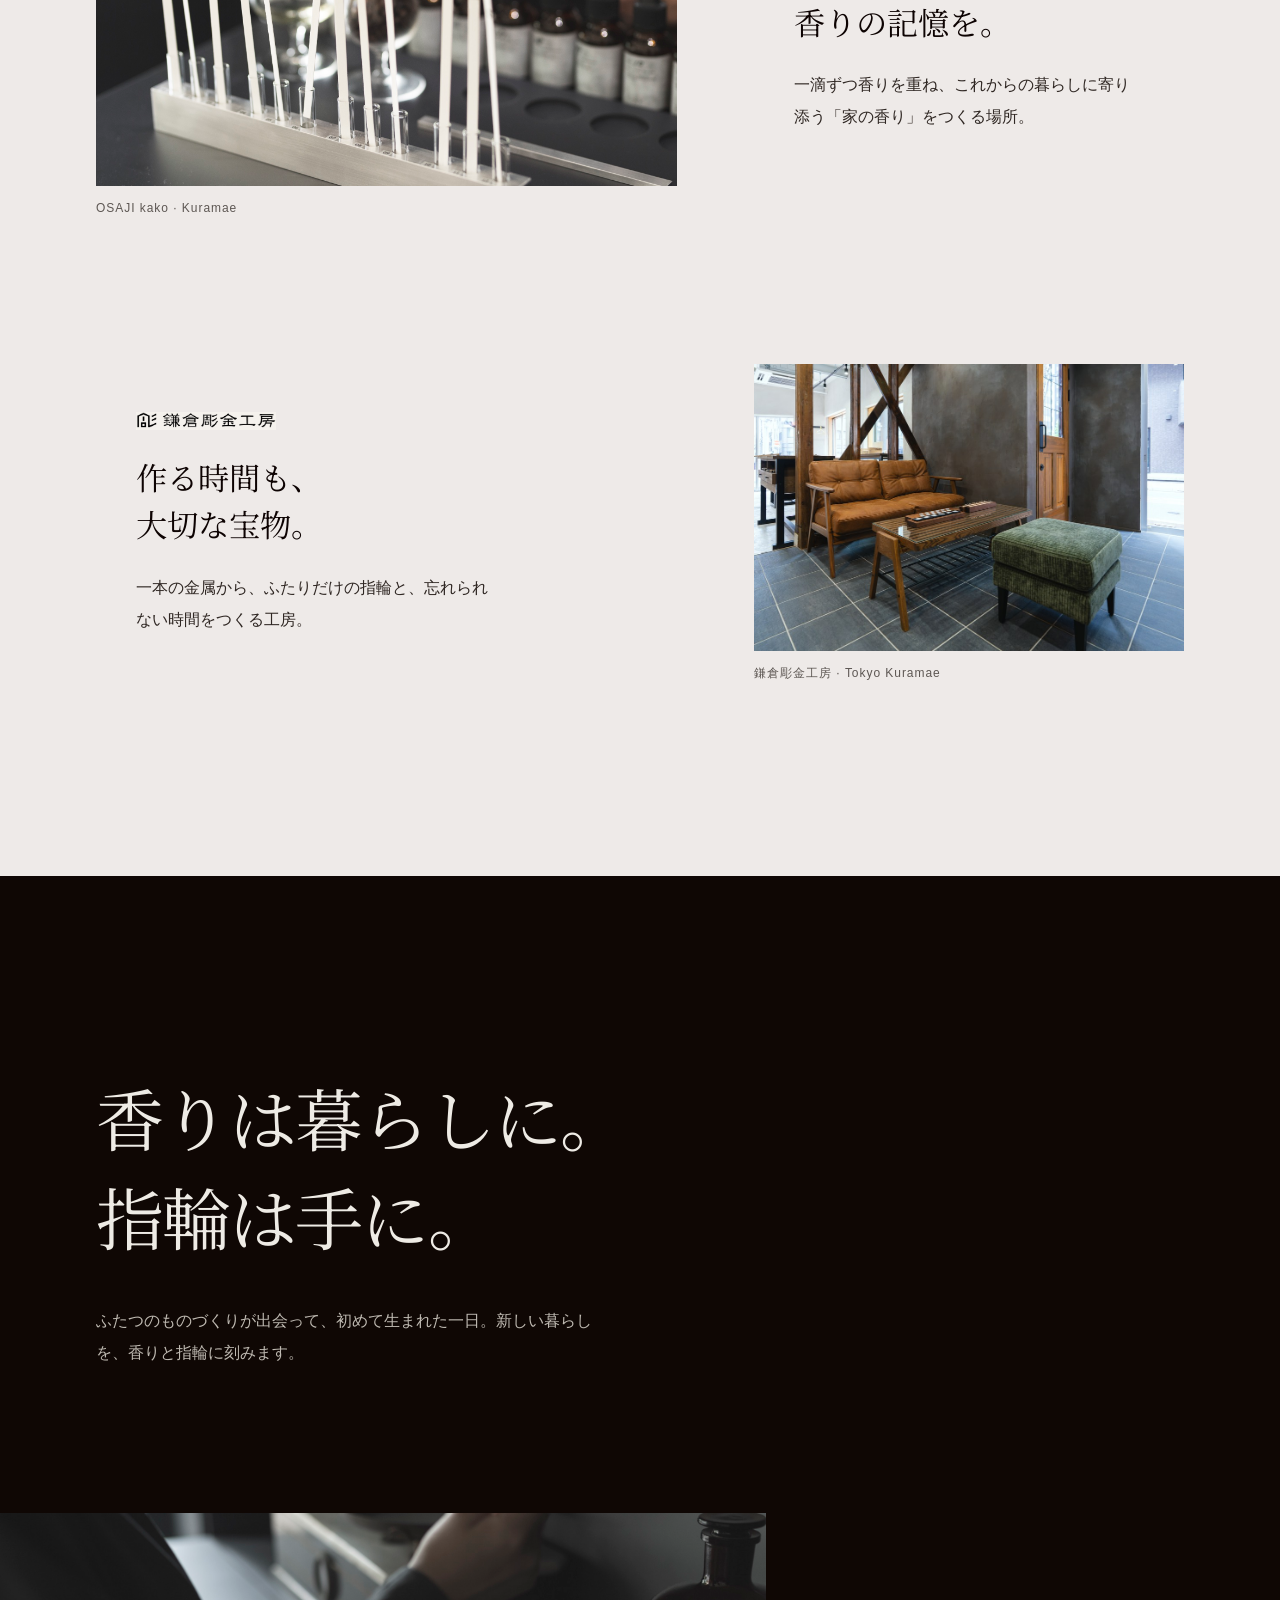
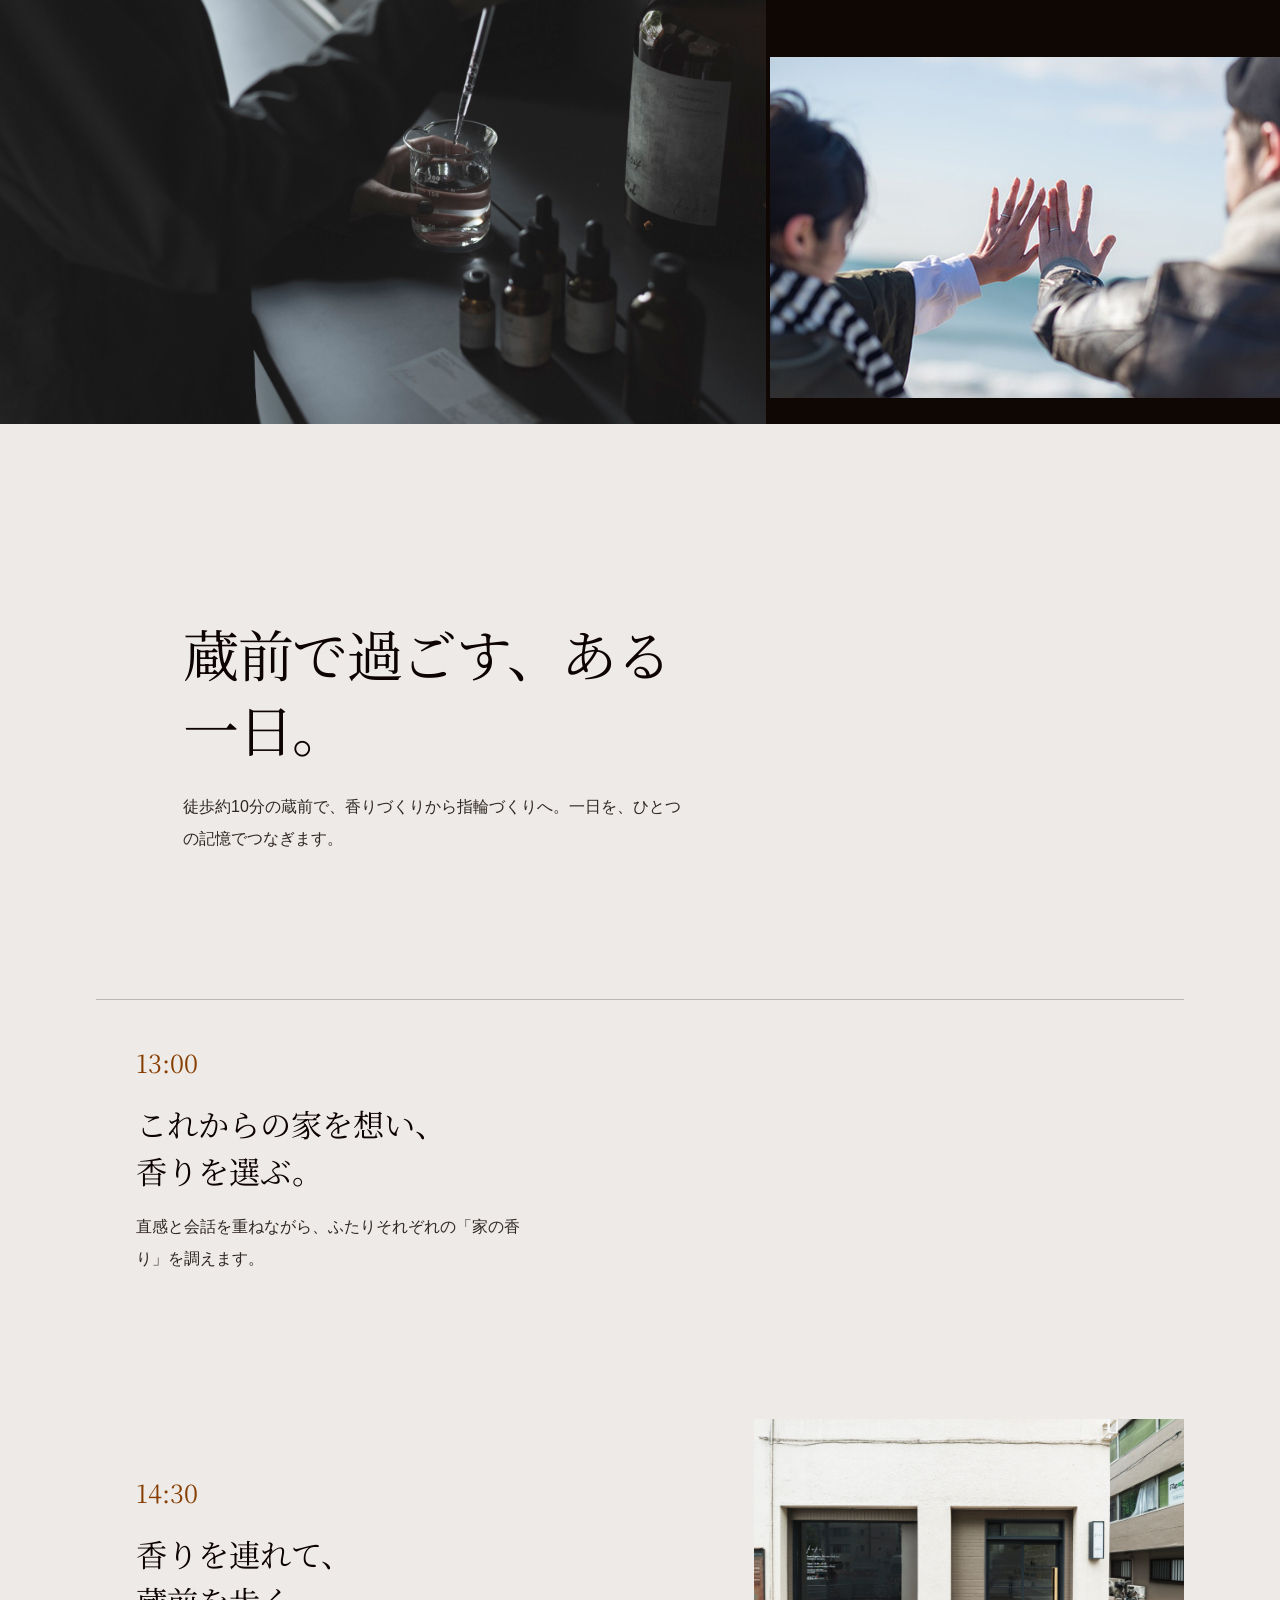
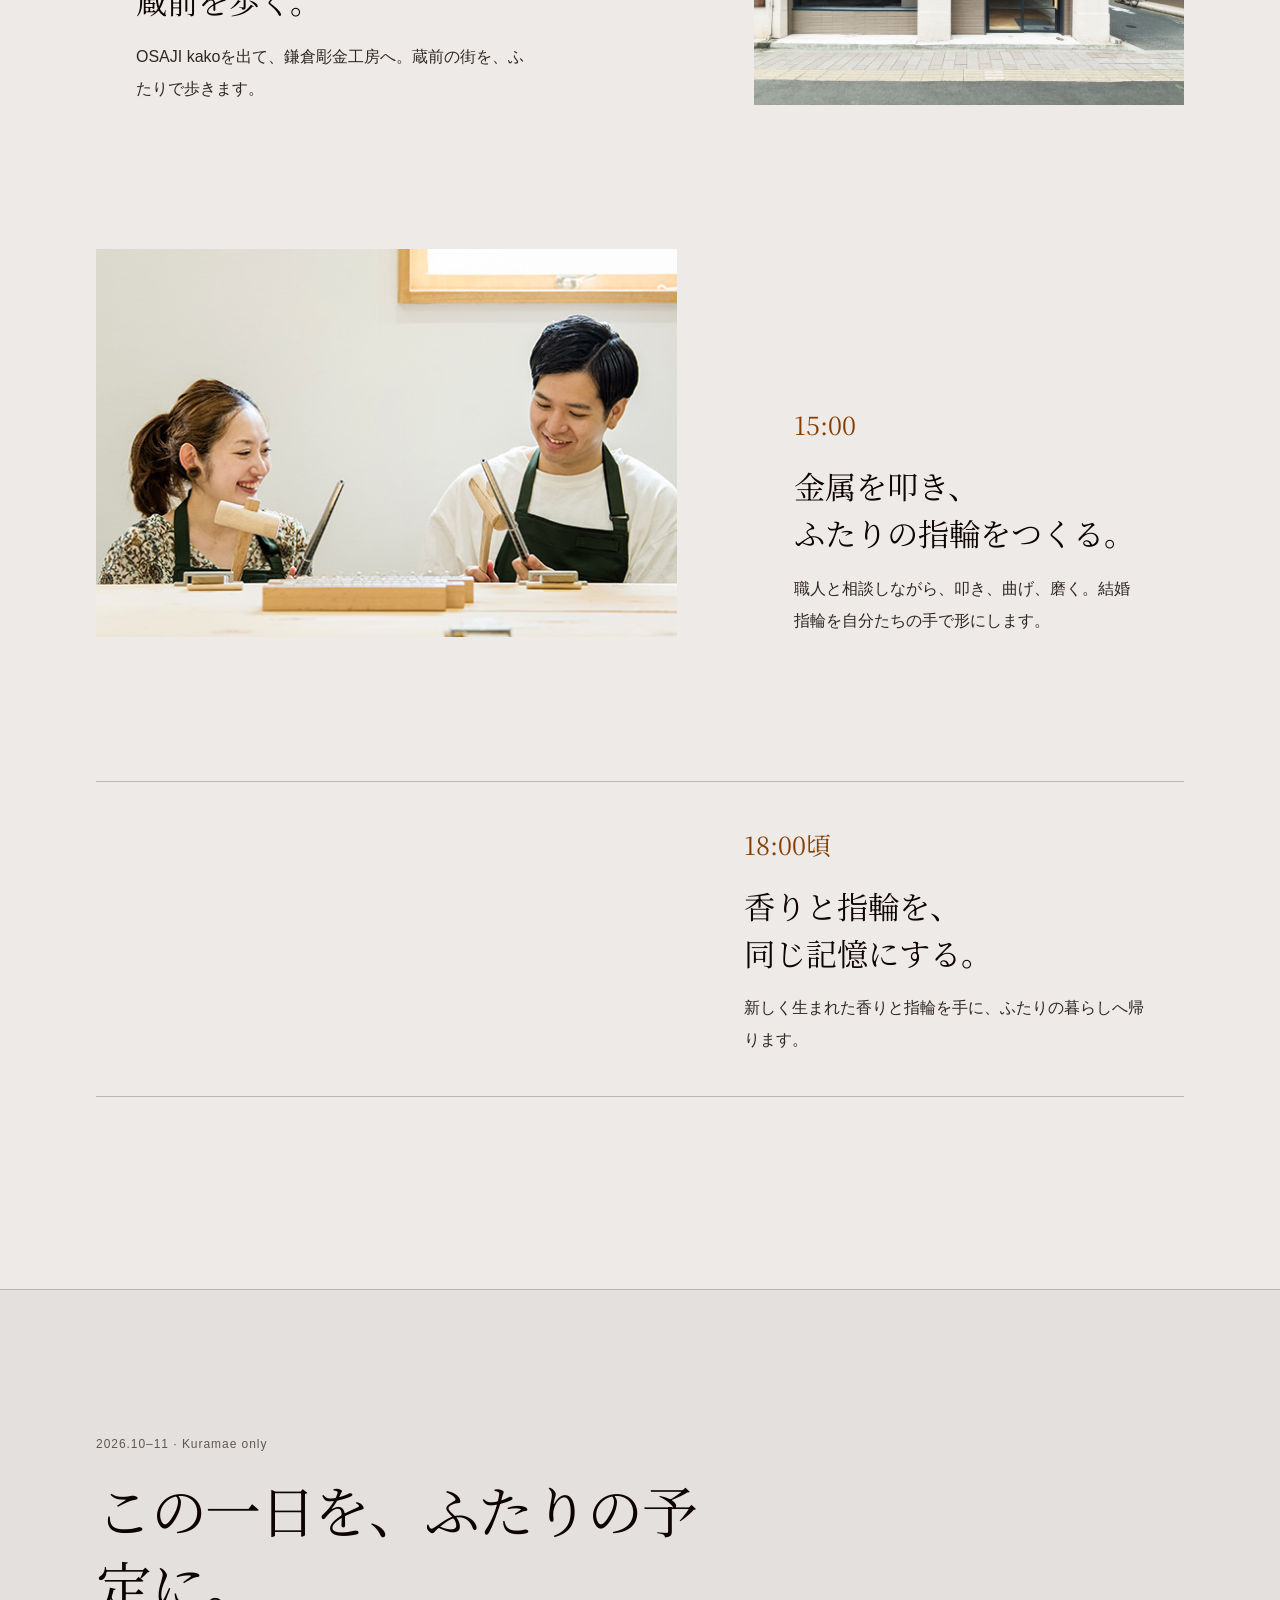
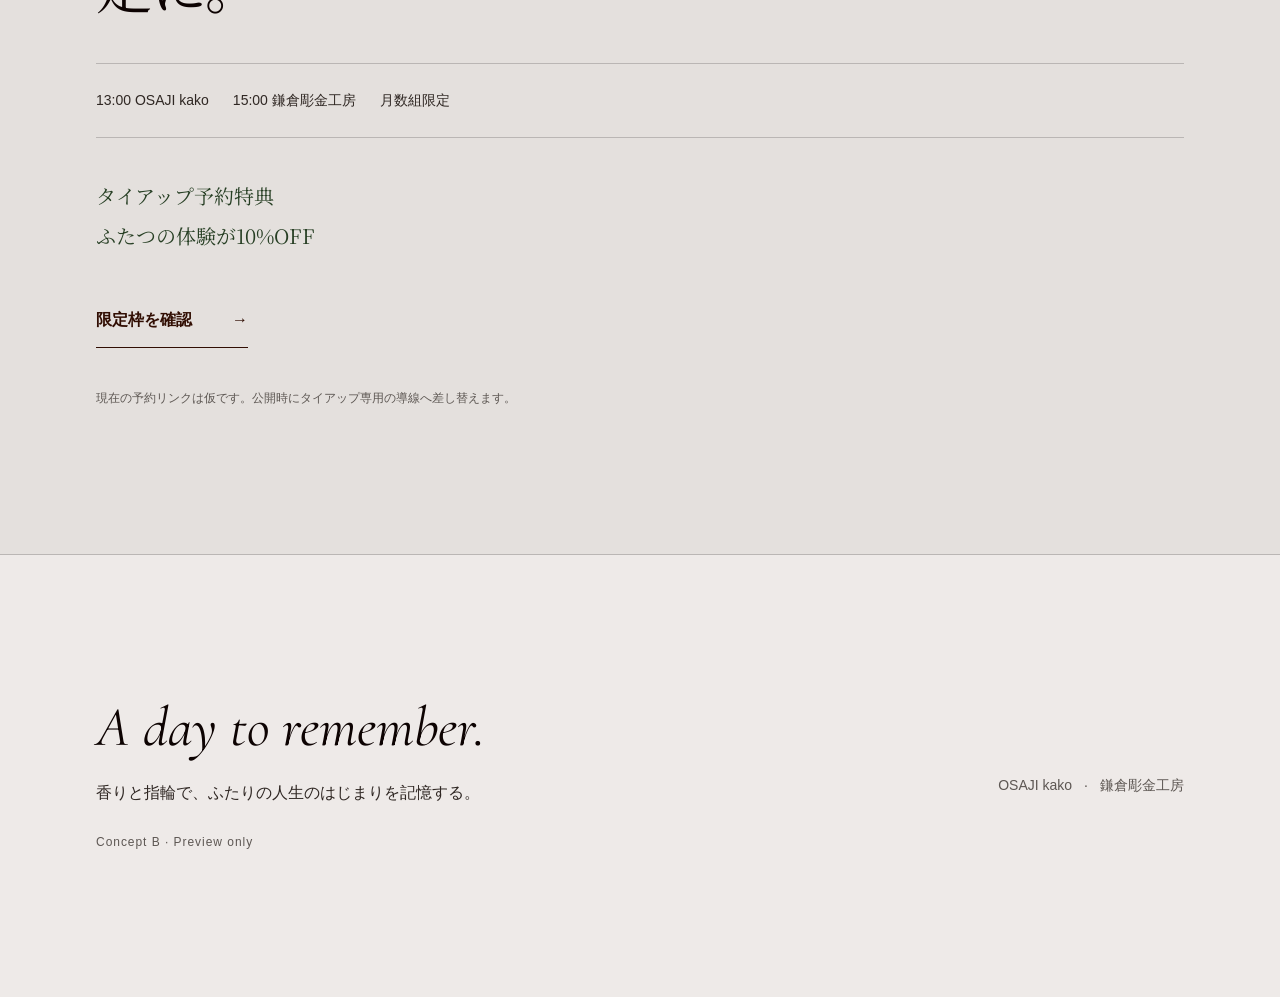
==== commit 0141b885: "Refine concept B image rhythm and copy" ====
--- a/index.html
+++ b/index.html
@@ -16,8 +16,8 @@
       rel="stylesheet"
       href="https://fonts.googleapis.com/css2?family=Cormorant+Garamond:ital,wght@1,500&amp;family=Noto+Serif+JP:wght@400;500&amp;display=swap"
     />
-    <link rel="stylesheet" href="./styles.css?v=20260710-concept-b" />
-    <script src="./script.js?v=20260710-concept-b" defer></script>
+    <link rel="stylesheet" href="./styles.css?v=20260711-concept-b2" />
+    <script src="./script.js?v=20260711-concept-b2" defer></script>
   </head>
   <body>
     <a class="skip-link" href="#main">本文へ移動</a>
@@ -57,8 +57,8 @@
         <div class="hero__copy">
           <p>香りを選ぶ。指輪をつくる。</p>
           <h1 id="hero-title">
-            <span>その日の香りを、これからの家へ。</span>
-            <span>その日の手ざわりを、これからの手へ。</span>
+            <span>その日の香りを、<br class="mobile-break" />これからの家へ。</span>
+            <span>その日の手ざわりを、<br class="mobile-break" />これからの手へ。</span>
           </h1>
         </div>
         <p class="hero__caption">OSAJI kako 蔵前店</p>
@@ -66,8 +66,8 @@
 
       <section id="brands" class="brands section-shell" aria-labelledby="brands-title">
         <header class="brands__intro">
-          <h2 id="brands-title">ふたりの毎日に、残るもの。</h2>
-          <p>つくったものだけでなく、つくった時間まで持ち帰れる。ふたつのブランドに共通する想いです。</p>
+          <h2 id="brands-title">ふたりの毎日に、<br class="mobile-break" />残るもの。</h2>
+          <p>ものだけでなく、つくる時間まで。ふたつのブランドが大切にしていることです。</p>
         </header>
 
         <article class="brand-story brand-story--kako">
@@ -84,8 +84,8 @@
           </figure>
           <div class="brand-story__copy">
             <img class="brand-story__logo brand-story__logo--kako" src="./assets/wire/kako-logo.svg" alt="OSAJI kako" width="140" height="61" loading="lazy" />
-            <h3>家に、香りの記憶を。</h3>
-            <p>一滴ずつ選び、これからの暮らしに心地よく寄り添う「家の香り」をつくる場所。</p>
+            <h3>家に、<br />香りの記憶を。</h3>
+            <p>一滴ずつ香りを重ね、これからの暮らしに寄り添う「家の香り」をつくる場所。</p>
           </div>
         </article>
 
@@ -103,8 +103,8 @@
           </figure>
           <div class="brand-story__copy">
             <img class="brand-story__logo brand-story__logo--kamakura" src="./assets/wire/kamakura-logo.png" alt="鎌倉彫金工房" width="575" height="240" loading="lazy" />
-            <h3>作る時間も、宝物に。</h3>
-            <p>一本の金属にふたりの手を重ね、結婚指輪と、その日だけの記憶をつくる工房。</p>
+            <h3>作る時間も、<br />大切な宝物。</h3>
+            <p>一本の金属から、ふたりだけの指輪と、忘れられない時間をつくる工房。</p>
           </div>
         </article>
       </section>
@@ -112,10 +112,10 @@
       <section id="memory" class="memory" aria-labelledby="memory-title">
         <div class="memory__words section-shell">
           <h2 id="memory-title">
-            <span>香りは、暮らしに残る。</span>
-            <span>指輪は、手に残る。</span>
+            <span>香りは暮らしに。</span>
+            <span>指輪は手に。</span>
           </h2>
-          <p>ふたりで選び、ふたりでつくった一日は、人生のはじまりに残る。</p>
+          <p>ふたつのものづくりが出会って、初めて生まれた一日。新しい暮らしを、香りと指輪に刻みます。</p>
         </div>
         <div class="memory__diptych">
           <figure>
@@ -143,34 +143,24 @@
 
       <section id="day" class="day section-shell" aria-labelledby="day-title">
         <header class="day__intro">
-          <h2 id="day-title">蔵前で過ごす、ある一日。</h2>
-          <p>香りから指輪へ。徒歩約10分の距離を、ふたりの記憶でつなぎます。</p>
+          <h2 id="day-title">蔵前で過ごす、<br class="mobile-break" />ある一日。</h2>
+          <p>徒歩約10分の蔵前で、香りづくりから指輪づくりへ。一日を、ひとつの記憶でつなぎます。</p>
         </header>
 
         <ol class="day-steps">
-          <li class="day-step">
+          <li class="day-step day-step--text">
             <div class="day-step__copy">
               <time datetime="13:00">13:00</time>
-              <h3>これからの家を想い、香りを選ぶ。</h3>
+              <h3>これからの家を想い、<br />香りを選ぶ。</h3>
               <p>直感と会話を重ねながら、ふたりそれぞれの「家の香り」を調えます。</p>
             </div>
-            <figure>
-              <img
-                src="./assets/kako-provided/web/kako-scent-selection.jpg"
-                alt="香りを確かめながら試香紙を選ぶ手元"
-                width="2000"
-                height="1333"
-                loading="lazy"
-                decoding="async"
-              />
-            </figure>
           </li>
 
           <li class="day-step day-step--reverse">
             <div class="day-step__copy">
               <time datetime="14:30">14:30</time>
-              <h3>香りを連れて、蔵前を歩く。</h3>
-              <p>kakoを出て、鎌倉彫金工房へ。短い移動も、ふたりの一日の余白です。</p>
+              <h3>香りを連れて、<br />蔵前を歩く。</h3>
+              <p>OSAJI kakoを出て、鎌倉彫金工房へ。蔵前の街を、ふたりで歩きます。</p>
             </div>
             <figure>
               <img
@@ -187,7 +177,7 @@
           <li class="day-step">
             <div class="day-step__copy">
               <time datetime="15:00">15:00</time>
-              <h3>一本の金属に、ふたりの手を重ねる。</h3>
+              <h3>金属を叩き、<br />ふたりの指輪をつくる。</h3>
               <p>職人と相談しながら、叩き、曲げ、磨く。結婚指輪を自分たちの手で形にします。</p>
             </div>
             <figure>
@@ -202,22 +192,12 @@
             </figure>
           </li>
 
-          <li class="day-step day-step--reverse">
+          <li class="day-step day-step--text day-step--closing">
             <div class="day-step__copy">
               <time datetime="18:00">18:00頃</time>
-              <h3>香りと指輪を、同じ記憶にする。</h3>
-              <p>朝にはなかった香りと指輪を手に、ふたりの新しい暮らしへ帰ります。</p>
-            </div>
-            <figure>
-              <img
-                src="./assets/wire/flow-reveal.jpg"
-                alt="花に囲まれた木箱で完成した指輪を披露するイメージ"
-                width="900"
-                height="600"
-                loading="lazy"
-                decoding="async"
-              />
-            </figure>
+              <h3>香りと指輪を、<br />同じ記憶にする。</h3>
+              <p>新しく生まれた香りと指輪を手に、ふたりの暮らしへ帰ります。</p>
+            </div>
           </li>
         </ol>
       </section>
@@ -226,15 +206,15 @@
         <div class="booking__inner section-shell">
           <div>
             <p class="booking__date">2026.10–11 · Kuramae only</p>
-            <h2 id="booking-title">この一日を、ふたりの予定に。</h2>
+            <h2 id="booking-title">この一日を、<br class="mobile-break" />ふたりの予定に。</h2>
           </div>
           <div class="booking__details">
             <p>13:00 OSAJI kako</p>
             <p>15:00 鎌倉彫金工房</p>
             <p>月数組限定</p>
           </div>
-          <p class="booking__benefit">タイアップ予約特典｜ふたつの体験が10%OFF</p>
-          <a class="cta-link" href="https://kamakura-chokin.com/course/marriage">限定枠を確認する <span aria-hidden="true">→</span></a>
+          <p class="booking__benefit"><span>タイアップ予約特典</span><span>ふたつの体験が10%OFF</span></p>
+          <a class="cta-link" href="https://kamakura-chokin.com/course/marriage">限定枠を確認 <span aria-hidden="true">→</span></a>
           <p class="booking__note">現在の予約リンクは仮です。公開時にタイアップ専用の導線へ差し替えます。</p>
         </div>
       </section>
--- a/styles.css
+++ b/styles.css
@@ -1,8 +1,8 @@
 /* Hallmark · genre: editorial · macrostructure: Narrative Workflow · theme: Atelier · enrichment: E8 real photography · nav: N6 · footer: Ft1 · audience: couples beginning a new life · use: feel the meaning and check availability · tone: quiet luxury
  * contrast: pass (46–50) · slop: pass (51–55) · honest: pass (56) · chrome: pass (57) · tokens: pass (58) · responsive: pass (59) · icons: pass (60) · mobile: pass (36, 59, 61–69)
  */
-/* Hallmark · pre-emit critique: P5 H5 E5 S5 R5 V5 */
-@import url("./tokens.css?v=20260710-concept-b");
+/* Hallmark · pre-emit critique: P5 H5 E5 S5 R5 V4 */
+@import url("./tokens.css?v=20260711-concept-b2");
 
 *,
 *::before,
@@ -34,6 +34,7 @@
 img {
   display: block;
   max-width: 100%;
+  height: auto;
 }
 
 figure,
@@ -252,6 +253,10 @@
   color: var(--color-light-muted);
 }
 
+.mobile-break {
+  display: none;
+}
+
 .brands {
   display: grid;
   gap: var(--space-4xl);
@@ -355,6 +360,7 @@
 .memory__diptych {
   display: grid;
   grid-template-columns: minmax(0, 1fr);
+  gap: var(--space-2xs);
 }
 
 .memory__diptych figure {
@@ -363,7 +369,8 @@
 
 .memory__diptych img {
   width: 100%;
-  height: clamp(18rem, 52svh, 34rem);
+  height: auto;
+  aspect-ratio: 3 / 2;
   object-fit: cover;
 }
 
@@ -417,8 +424,19 @@
 
 .day-step img {
   width: 100%;
+  height: auto;
   aspect-ratio: 3 / 2;
   object-fit: cover;
+}
+
+.day-step--text {
+  padding-block-start: var(--space-xl);
+  border-block-start: var(--rule-hair) solid var(--color-rule);
+}
+
+.day-step--closing {
+  padding-block-end: var(--space-xl);
+  border-block-end: var(--rule-hair) solid var(--color-rule);
 }
 
 .booking {
@@ -449,6 +467,8 @@
 }
 
 .booking__benefit {
+  display: grid;
+  gap: var(--space-2xs);
   color: var(--color-moss);
   font-family: var(--font-display);
   font-size: var(--text-md);
@@ -578,6 +598,47 @@
   font-size: var(--text-sm);
 }
 
+@media (max-width: 59.999rem) {
+  .hero {
+    display: grid;
+    min-height: 0;
+    padding: 0;
+    background: var(--color-dark-surface);
+  }
+
+  .hero__image {
+    position: relative;
+    inset: auto;
+    width: 100%;
+    height: auto;
+    aspect-ratio: 3 / 2;
+  }
+
+  .hero__shade {
+    inset: 0 0 auto;
+    height: auto;
+    aspect-ratio: 3 / 2;
+    background: linear-gradient(180deg, var(--color-photo-scrim-clear), var(--color-photo-scrim));
+  }
+
+  .hero__copy {
+    position: relative;
+    inset: auto;
+    padding: var(--space-xl) var(--page-gutter) var(--space-3xl);
+  }
+
+  .hero__caption {
+    inset-block-start: calc(66.666vw - var(--space-xl));
+    inset-block-end: auto;
+  }
+}
+
+@media (max-width: 39.999rem) {
+  .mobile-break {
+    display: block;
+  }
+}
+
 @media (min-width: 40rem) {
   .brand-story,
   .day-step {
@@ -593,6 +654,22 @@
   .brand-story--kamakura .brand-story__copy,
   .day-step--reverse .day-step__copy {
     order: 1;
+  }
+
+  .day-step:not(.day-step--reverse):not(.day-step--text) figure {
+    order: 1;
+  }
+
+  .day-step:not(.day-step--reverse):not(.day-step--text) .day-step__copy {
+    order: 2;
+  }
+
+  .day-step--text {
+    grid-template-columns: minmax(0, 1fr);
+  }
+
+  .day-step--closing .day-step__copy {
+    justify-self: end;
   }
 
   .memory__diptych {
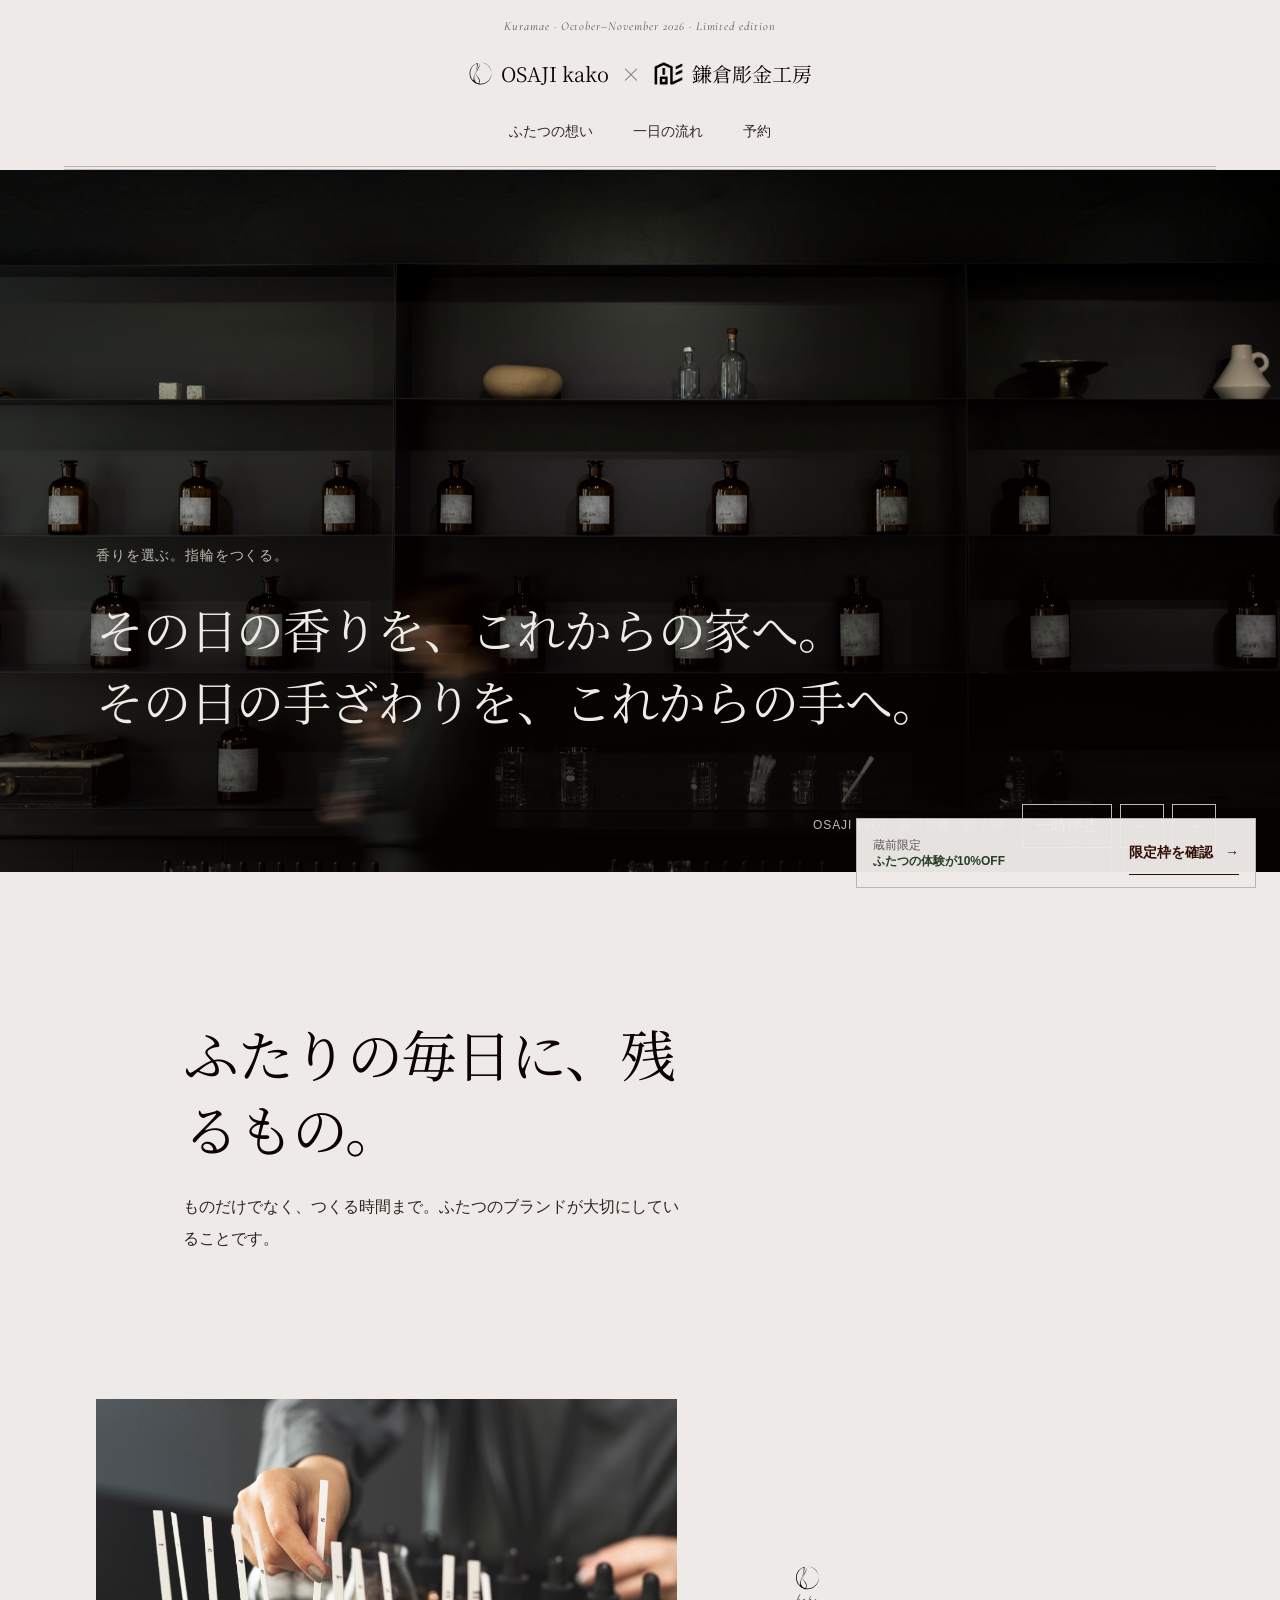
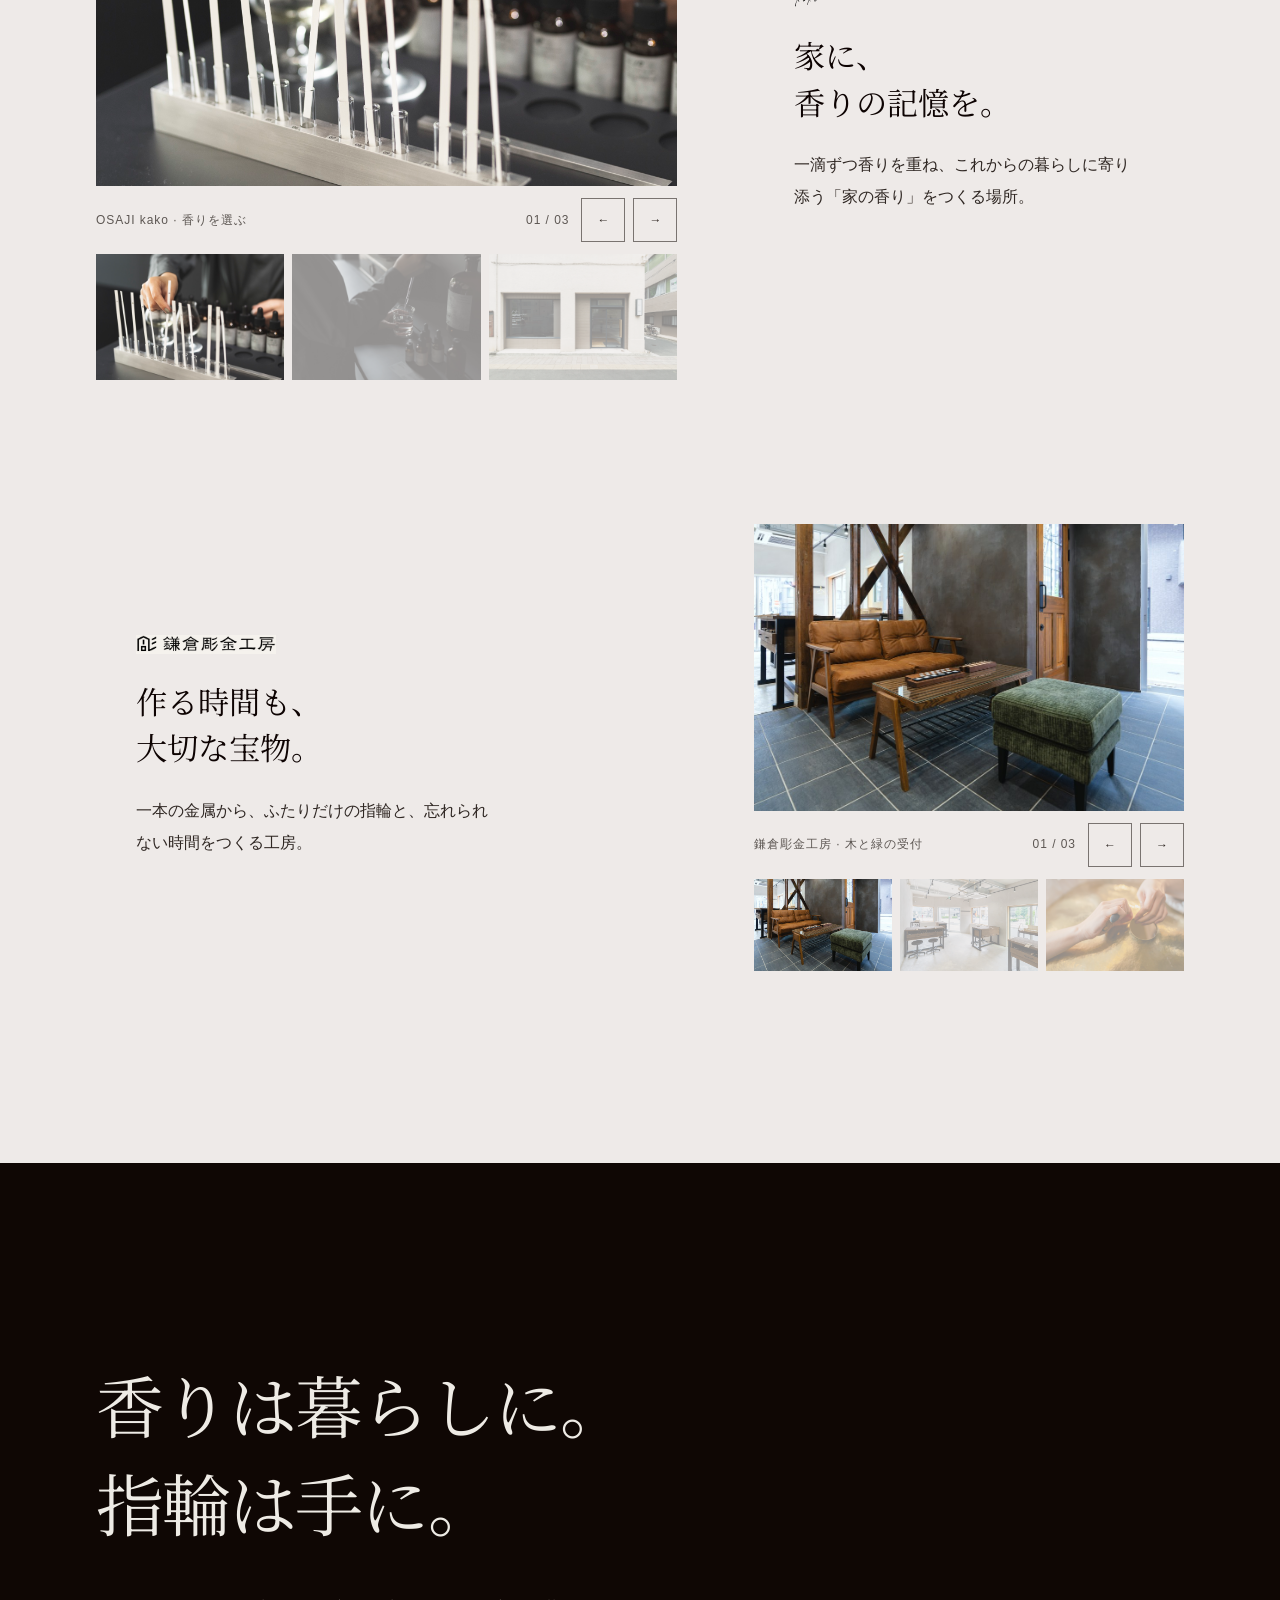
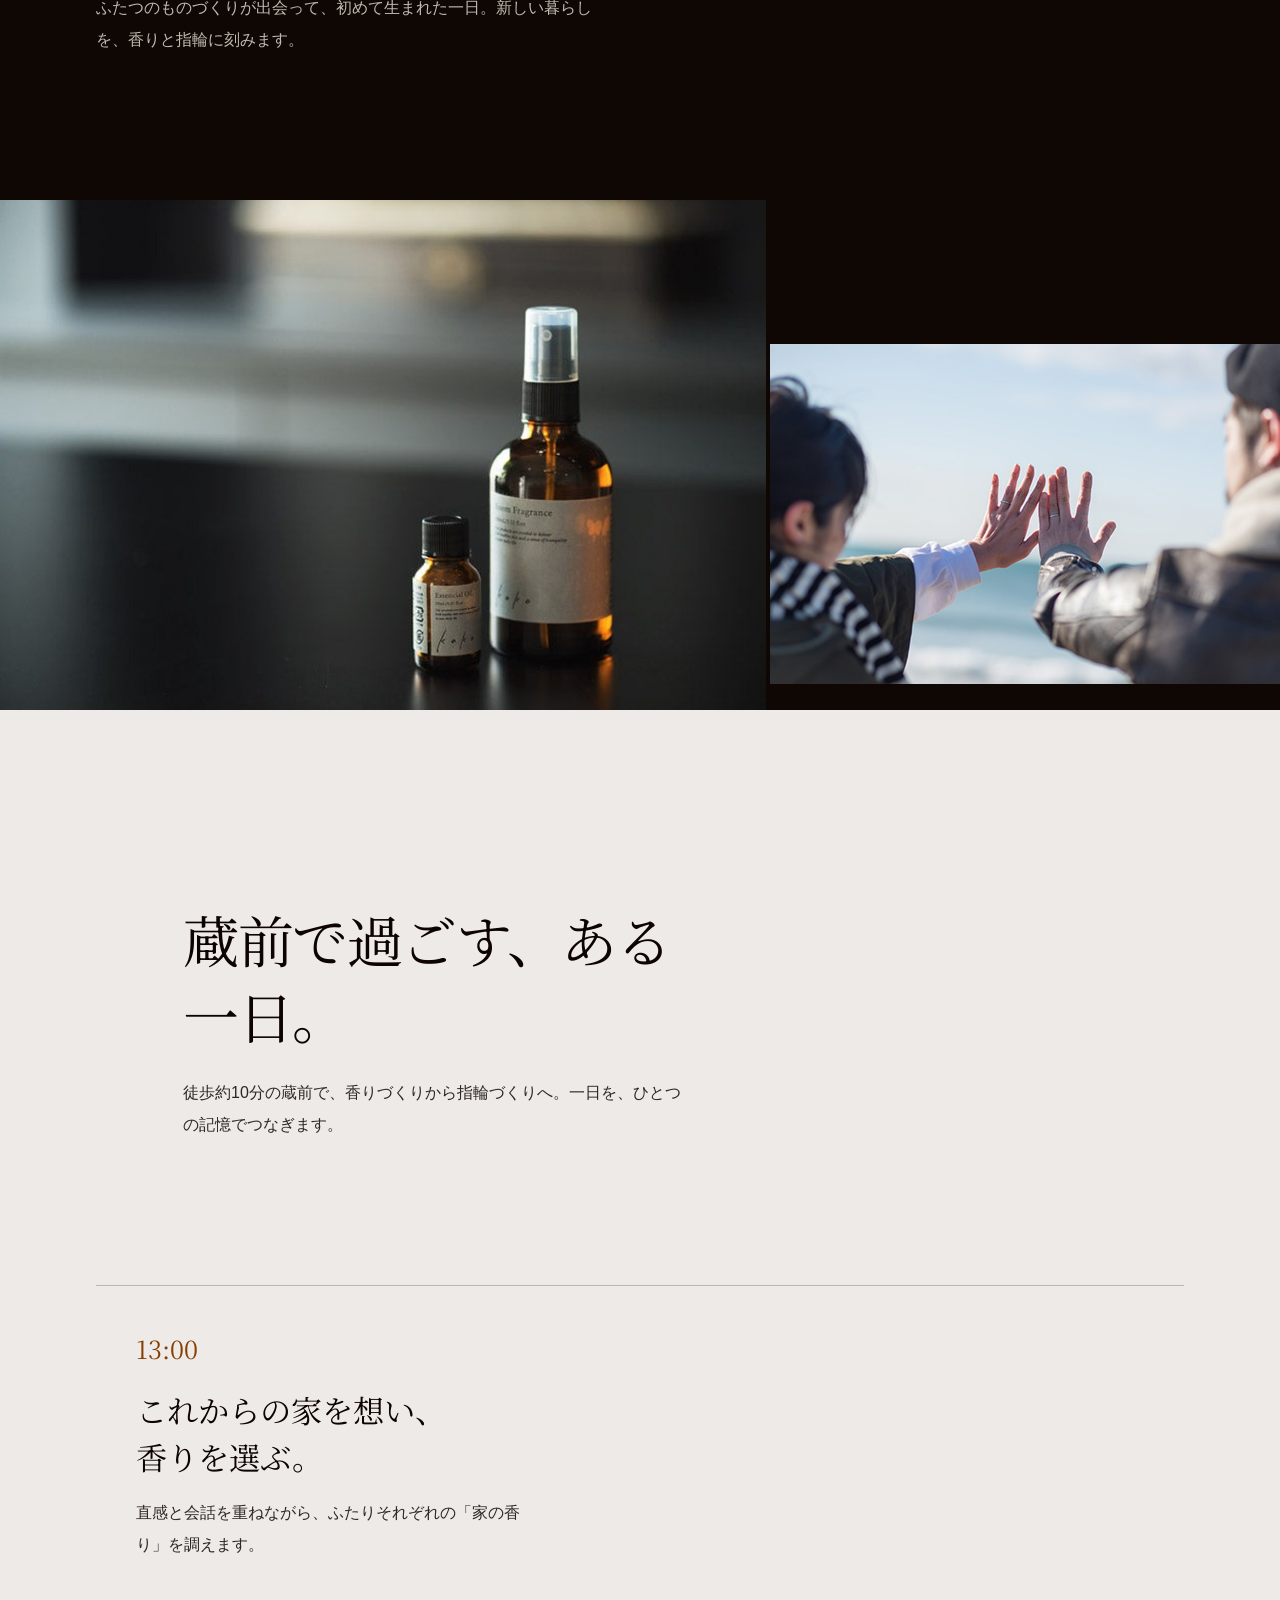
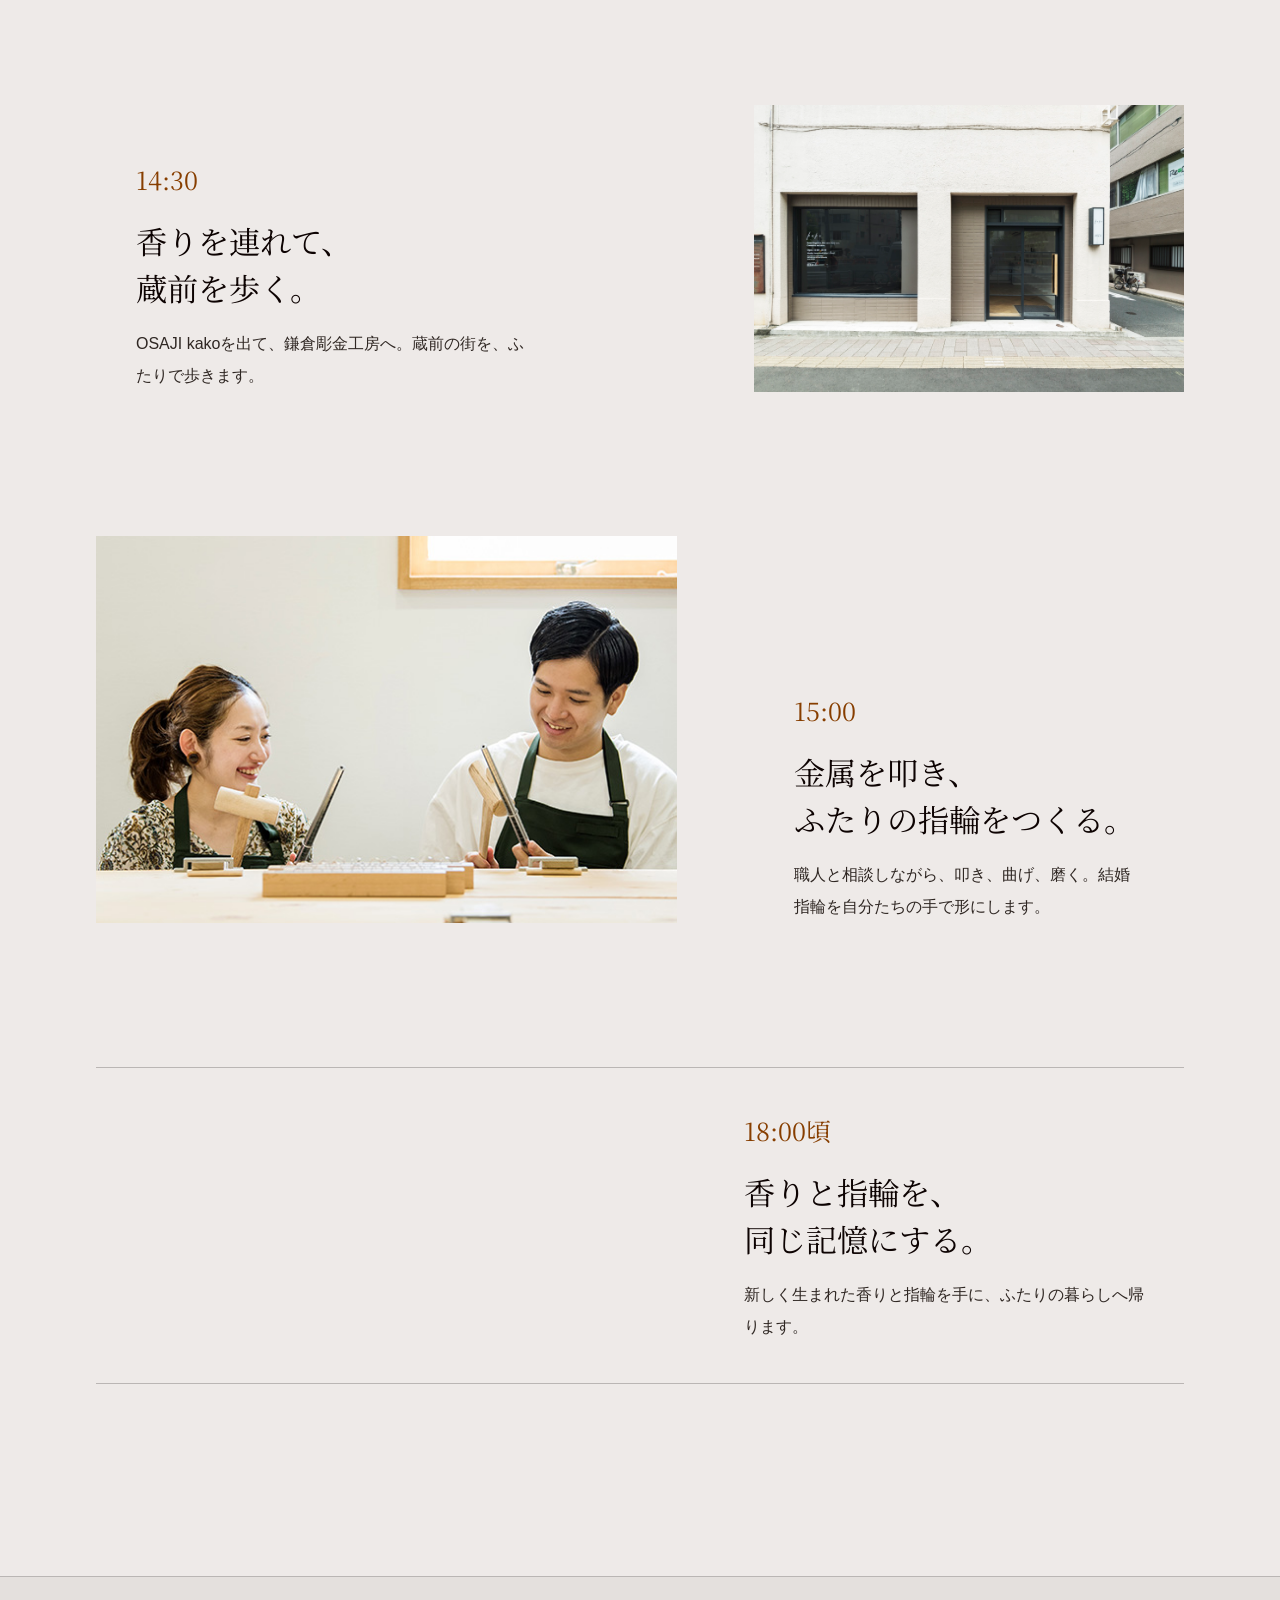
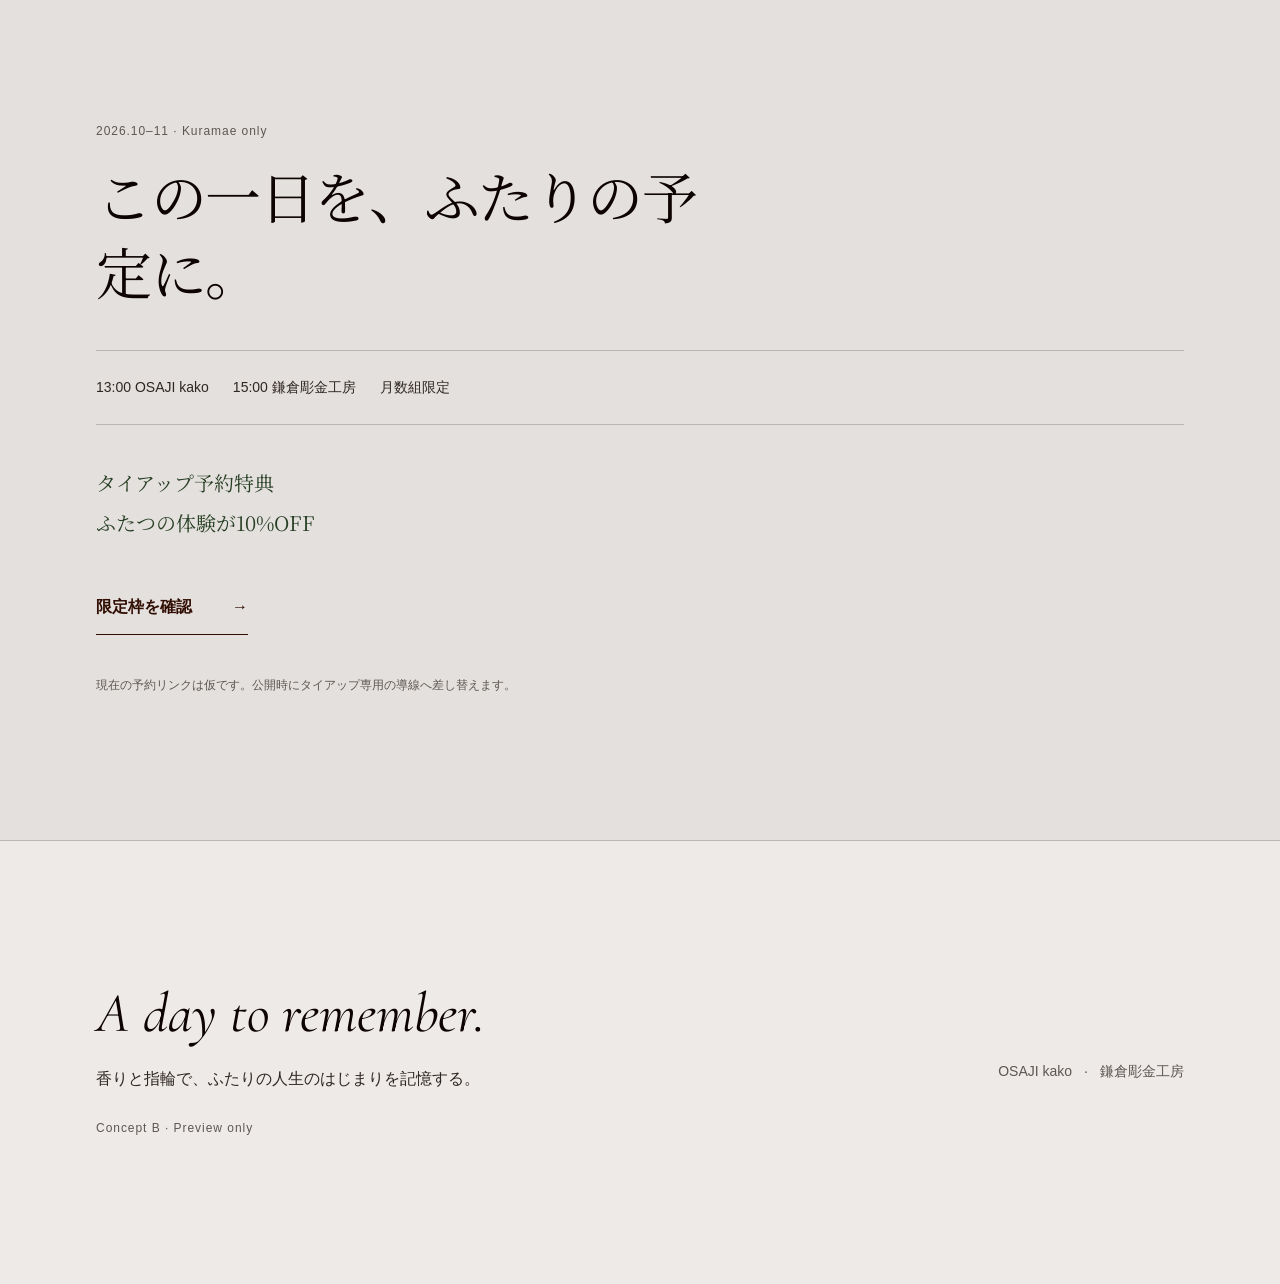
==== commit a57359d2: "Add rich photo carousels to concept B" ====
--- a/index.html
+++ b/index.html
@@ -16,8 +16,8 @@
       rel="stylesheet"
       href="https://fonts.googleapis.com/css2?family=Cormorant+Garamond:ital,wght@1,500&amp;family=Noto+Serif+JP:wght@400;500&amp;display=swap"
     />
-    <link rel="stylesheet" href="./styles.css?v=20260711-concept-b2" />
-    <script src="./script.js?v=20260711-concept-b2" defer></script>
+    <link rel="stylesheet" href="./styles.css?v=20260711-concept-b3" />
+    <script src="./script.js?v=20260711-concept-b3" defer></script>
   </head>
   <body>
     <a class="skip-link" href="#main">本文へ移動</a>
@@ -44,15 +44,68 @@
     </header>
 
     <main id="main">
-      <section id="top" class="hero" aria-labelledby="hero-title">
-        <img
-          class="hero__image"
-          src="./assets/kako-provided/web/kako-shelf.jpg"
-          alt="OSAJI kakoの暗い香料棚の前を人が歩く様子"
-          width="2000"
-          height="1332"
-          fetchpriority="high"
-        />
+      <section
+        id="top"
+        class="hero carousel"
+        aria-labelledby="hero-title"
+        aria-roledescription="カルーセル"
+        aria-label="香りと指輪の一日"
+        data-carousel
+        data-autoplay="true"
+      >
+        <div class="hero__gallery carousel__stage">
+          <figure class="hero__slide carousel__slide is-active" data-carousel-slide data-caption="OSAJI kako · 香りの棚">
+            <img
+              class="hero__image"
+              src="./assets/kako-provided/web/kako-shelf.jpg"
+              alt="OSAJI kakoの暗い香料棚の前を人が歩く様子"
+              width="2000"
+              height="1332"
+              fetchpriority="high"
+            />
+          </figure>
+          <figure class="hero__slide carousel__slide" data-carousel-slide data-caption="OSAJI kako · 一滴ずつ調香">
+            <img
+              class="hero__image"
+              src="./assets/wire/hero-fragrance.jpg"
+              alt="スポイトで香りを一滴ずつ調香する手元"
+              width="1100"
+              height="623"
+              loading="eager"
+              decoding="async"
+            />
+          </figure>
+          <figure class="hero__slide carousel__slide" data-carousel-slide data-caption="鎌倉彫金工房 · ふたりで指輪づくり">
+            <img
+              class="hero__image"
+              src="./assets/wire/divider-couple-making.jpg"
+              alt="結婚指輪づくりに笑顔で取り組むふたり"
+              width="900"
+              height="600"
+              loading="eager"
+              decoding="async"
+            />
+          </figure>
+          <figure class="hero__slide carousel__slide" data-carousel-slide data-caption="鎌倉彫金工房 · 完成した指輪">
+            <img
+              class="hero__image"
+              src="./assets/wire/final-ring.jpg"
+              alt="花を敷き詰めた木箱に収められた完成した指輪"
+              width="1000"
+              height="667"
+              loading="eager"
+              decoding="async"
+            />
+          </figure>
+          <div class="hero__media-meta">
+            <p class="hero__caption"><span data-carousel-caption>OSAJI kako · 香りの棚</span><span class="carousel__counter"><span data-carousel-index>01</span> / 04</span></p>
+            <div class="carousel__controls" aria-label="FV写真の操作">
+              <button class="carousel__button carousel__button--pause" type="button" data-carousel-toggle aria-pressed="false">一時停止</button>
+              <button class="carousel__button" type="button" data-carousel-prev aria-label="前の写真">←</button>
+              <button class="carousel__button" type="button" data-carousel-next aria-label="次の写真">→</button>
+            </div>
+          </div>
+        </div>
         <div class="hero__shade" aria-hidden="true"></div>
         <div class="hero__copy">
           <p>香りを選ぶ。指輪をつくる。</p>
@@ -61,7 +114,6 @@
             <span>その日の手ざわりを、<br class="mobile-break" />これからの手へ。</span>
           </h1>
         </div>
-        <p class="hero__caption">OSAJI kako 蔵前店</p>
       </section>
 
       <section id="brands" class="brands section-shell" aria-labelledby="brands-title">
@@ -71,16 +123,31 @@
         </header>
 
         <article class="brand-story brand-story--kako">
-          <figure class="brand-story__figure">
-            <img
-              src="./assets/kako-provided/web/kako-scent-selection.jpg"
-              alt="試香紙で香りを選ぶOSAJI kakoの調香体験"
-              width="2000"
-              height="1333"
-              loading="lazy"
-              decoding="async"
-            />
-            <figcaption>OSAJI kako · Kuramae</figcaption>
+          <figure class="brand-gallery carousel" aria-roledescription="カルーセル" aria-label="OSAJI kakoの写真" data-carousel>
+            <div class="brand-gallery__stage carousel__stage">
+              <div class="brand-gallery__slide carousel__slide is-active" data-carousel-slide data-caption="香りを選ぶ">
+                <img src="./assets/kako-provided/web/kako-scent-selection.jpg" alt="試香紙で香りを選ぶOSAJI kakoの調香体験" width="2000" height="1333" loading="lazy" decoding="async" />
+              </div>
+              <div class="brand-gallery__slide carousel__slide" data-carousel-slide data-caption="一滴ずつ調える">
+                <img src="./assets/kako-provided/web/kako-blending.jpg" alt="ビーカーに香りを一滴ずつ調合する手元" width="2000" height="1333" loading="lazy" decoding="async" />
+              </div>
+              <div class="brand-gallery__slide carousel__slide" data-carousel-slide data-caption="蔵前の店を訪れる">
+                <img src="./assets/kako-provided/web/kako-kuramae-exterior.jpg" alt="OSAJI kako 蔵前店の外観" width="2000" height="1333" loading="lazy" decoding="async" />
+              </div>
+            </div>
+            <figcaption class="brand-gallery__meta">
+              <span>OSAJI kako · <span data-carousel-caption>香りを選ぶ</span></span>
+              <span class="carousel__counter"><span data-carousel-index>01</span> / 03</span>
+              <span class="carousel__controls">
+                <button class="carousel__button" type="button" data-carousel-prev aria-label="OSAJI kakoの前の写真">←</button>
+                <button class="carousel__button" type="button" data-carousel-next aria-label="OSAJI kakoの次の写真">→</button>
+              </span>
+            </figcaption>
+            <div class="brand-gallery__thumbs" aria-label="OSAJI kakoの写真を選ぶ">
+              <button class="brand-gallery__thumb is-active" type="button" data-carousel-goto="0" aria-label="香りを選ぶ写真" aria-current="true"><img src="./assets/kako-provided/web/kako-scent-selection.jpg" alt="" width="2000" height="1333" loading="lazy" /></button>
+              <button class="brand-gallery__thumb" type="button" data-carousel-goto="1" aria-label="香りを調える写真"><img src="./assets/kako-provided/web/kako-blending.jpg" alt="" width="2000" height="1333" loading="lazy" /></button>
+              <button class="brand-gallery__thumb" type="button" data-carousel-goto="2" aria-label="蔵前店外観の写真"><img src="./assets/kako-provided/web/kako-kuramae-exterior.jpg" alt="" width="2000" height="1333" loading="lazy" /></button>
+            </div>
           </figure>
           <div class="brand-story__copy">
             <img class="brand-story__logo brand-story__logo--kako" src="./assets/wire/kako-logo.svg" alt="OSAJI kako" width="140" height="61" loading="lazy" />
@@ -90,16 +157,31 @@
         </article>
 
         <article class="brand-story brand-story--kamakura">
-          <figure class="brand-story__figure">
-            <img
-              src="./assets/wire/brand-kamakura-kuramae.jpg"
-              alt="緑と木の色に包まれた鎌倉彫金工房 東京蔵前の店内"
-              width="1000"
-              height="667"
-              loading="lazy"
-              decoding="async"
-            />
-            <figcaption>鎌倉彫金工房 · Tokyo Kuramae</figcaption>
+          <figure class="brand-gallery carousel" aria-roledescription="カルーセル" aria-label="鎌倉彫金工房の写真" data-carousel>
+            <div class="brand-gallery__stage carousel__stage">
+              <div class="brand-gallery__slide carousel__slide is-active" data-carousel-slide data-caption="木と緑の受付">
+                <img src="./assets/wire/brand-kamakura-kuramae.jpg" alt="緑と木の色に包まれた鎌倉彫金工房 東京蔵前の店内" width="1000" height="667" loading="lazy" decoding="async" />
+              </div>
+              <div class="brand-gallery__slide carousel__slide" data-carousel-slide data-caption="光が入る作業フロア">
+                <img src="./assets/wire/brand-kamakura.jpg" alt="自然光が入る鎌倉彫金工房 東京蔵前の作業フロア" width="1000" height="667" loading="lazy" decoding="async" />
+              </div>
+              <div class="brand-gallery__slide carousel__slide" data-carousel-slide data-caption="手を動かして指輪にする">
+                <img class="brand-gallery__portrait" src="./assets/wire/hero-kamakura-bg.jpg" alt="鎌倉彫金工房で指輪を制作する手元" width="900" height="1350" loading="lazy" decoding="async" />
+              </div>
+            </div>
+            <figcaption class="brand-gallery__meta">
+              <span>鎌倉彫金工房 · <span data-carousel-caption>木と緑の受付</span></span>
+              <span class="carousel__counter"><span data-carousel-index>01</span> / 03</span>
+              <span class="carousel__controls">
+                <button class="carousel__button" type="button" data-carousel-prev aria-label="鎌倉彫金工房の前の写真">←</button>
+                <button class="carousel__button" type="button" data-carousel-next aria-label="鎌倉彫金工房の次の写真">→</button>
+              </span>
+            </figcaption>
+            <div class="brand-gallery__thumbs" aria-label="鎌倉彫金工房の写真を選ぶ">
+              <button class="brand-gallery__thumb is-active" type="button" data-carousel-goto="0" aria-label="受付の写真" aria-current="true"><img src="./assets/wire/brand-kamakura-kuramae.jpg" alt="" width="1000" height="667" loading="lazy" /></button>
+              <button class="brand-gallery__thumb" type="button" data-carousel-goto="1" aria-label="作業フロアの写真"><img src="./assets/wire/brand-kamakura.jpg" alt="" width="1000" height="667" loading="lazy" /></button>
+              <button class="brand-gallery__thumb" type="button" data-carousel-goto="2" aria-label="指輪制作の写真"><img class="brand-gallery__portrait" src="./assets/wire/hero-kamakura-bg.jpg" alt="" width="900" height="1350" loading="lazy" /></button>
+            </div>
           </figure>
           <div class="brand-story__copy">
             <img class="brand-story__logo brand-story__logo--kamakura" src="./assets/wire/kamakura-logo.png" alt="鎌倉彫金工房" width="575" height="240" loading="lazy" />
@@ -120,10 +202,10 @@
         <div class="memory__diptych">
           <figure>
             <img
-              src="./assets/kako-provided/web/kako-blending.jpg"
-              alt="ビーカーに香りを一滴ずつ調合する手元"
-              width="2000"
-              height="1333"
+              src="./assets/wire/divider-kako-bottle.jpg"
+              alt="OSAJI kakoで作るホームフレグランスのボトル"
+              width="900"
+              height="600"
               loading="lazy"
               decoding="async"
             />
--- a/styles.css
+++ b/styles.css
@@ -1,8 +1,8 @@
-/* Hallmark · genre: editorial · macrostructure: Narrative Workflow · theme: Atelier · enrichment: E8 real photography · nav: N6 · footer: Ft1 · audience: couples beginning a new life · use: feel the meaning and check availability · tone: quiet luxury
+/* Hallmark · genre: editorial · macrostructure: Narrative Workflow · theme: Atelier · anchor hue: brown-moss · enrichment: E8 multi-frame photography (hero=4 controlled autoplay · brands=3 manual + thumbnails) · nav: N6 · footer: Ft1 · audience: couples beginning a new life · use: feel the meaning and check availability · tone: quiet luxury
  * contrast: pass (46–50) · slop: pass (51–55) · honest: pass (56) · chrome: pass (57) · tokens: pass (58) · responsive: pass (59) · icons: pass (60) · mobile: pass (36, 59, 61–69)
  */
-/* Hallmark · pre-emit critique: P5 H5 E5 S5 R5 V4 */
-@import url("./tokens.css?v=20260711-concept-b2");
+/* Hallmark · pre-emit critique: P5 H5 E5 S5 R5 V5 */
+@import url("./tokens.css?v=20260711-concept-b3");
 
 *,
 *::before,
@@ -97,7 +97,7 @@
 }
 
 .hero__caption,
-.brand-story figcaption,
+.brand-gallery__meta,
 .booking__date,
 .foot-mast small {
   color: var(--color-muted);
@@ -188,23 +188,43 @@
   color: var(--color-light-ink);
 }
 
-.hero__image,
+.hero .hero__gallery,
 .hero__shade {
   position: absolute;
   inset: 0;
   width: 100%;
+  height: auto;
+}
+
+.hero .hero__gallery {
+  z-index: auto;
+}
+
+.hero__slide {
+  position: absolute;
+  inset: 0;
+}
+
+.hero__image {
+  width: 100%;
   height: 100%;
-}
-
-.hero__image {
-  z-index: -2;
   object-fit: cover;
   object-position: 48% center;
 }
 
+.hero__slide:nth-child(2) .hero__image,
+.hero__slide:nth-child(4) .hero__image {
+  object-position: center;
+}
+
+.hero__slide:nth-child(3) .hero__image {
+  object-position: center 35%;
+}
+
 .hero__shade {
-  z-index: -1;
+  z-index: var(--z-base);
   background: linear-gradient(180deg, var(--color-photo-scrim-clear), var(--color-photo-scrim));
+  pointer-events: none;
 }
 
 .hero__copy {
@@ -215,6 +235,7 @@
   display: grid;
   gap: var(--space-lg);
   max-width: 55rem;
+  z-index: var(--z-sticky);
 }
 
 .hero__copy > p {
@@ -246,11 +267,120 @@
   display: block;
 }
 
-.hero__caption {
+.hero__media-meta {
   position: absolute;
   inset-inline-end: var(--page-gutter);
   inset-block-end: var(--space-lg);
+  display: flex;
+  align-items: center;
+  justify-content: flex-end;
+  gap: var(--space-md);
+  z-index: var(--z-sticky);
+}
+
+.hero__caption {
+  display: flex;
+  align-items: center;
+  gap: var(--space-sm);
   color: var(--color-light-muted);
+}
+
+.carousel__stage {
+  position: relative;
+  min-width: 0;
+  overflow: hidden;
+}
+
+.carousel__slide {
+  margin: 0;
+}
+
+.carousel__slide:not(.is-active) {
+  display: none;
+}
+
+.js .carousel__slide {
+  display: block;
+  opacity: 0;
+  pointer-events: none;
+  transition: opacity var(--dur-long) var(--ease-in-out);
+}
+
+.js .carousel__slide.is-active {
+  opacity: 1;
+  pointer-events: auto;
+}
+
+.carousel__counter {
+  white-space: nowrap;
+  font-variant-numeric: tabular-nums;
+}
+
+.carousel__controls {
+  display: inline-flex;
+  align-items: center;
+  gap: var(--space-xs);
+  white-space: nowrap;
+}
+
+.carousel__button {
+  min-width: 2.75rem;
+  min-height: 2.75rem;
+  padding: var(--space-xs) var(--space-sm);
+  border: var(--rule-hair) solid var(--color-rule-2);
+  background: transparent;
+  color: var(--color-neutral);
+  font: inherit;
+  line-height: 1;
+  cursor: pointer;
+  transition:
+    opacity var(--dur-micro) var(--ease-out),
+    transform var(--dur-micro) var(--ease-out);
+}
+
+.hero .carousel__button {
+  border-color: var(--color-light-muted);
+  color: var(--color-light-ink);
+}
+
+.carousel__button--pause {
+  min-width: 5.5rem;
+}
+
+.carousel__button:focus-visible,
+.brand-gallery__thumb:focus-visible {
+  outline: var(--rule-medium) solid var(--color-focus);
+  outline-offset: var(--space-2xs);
+}
+
+.carousel__button:active,
+.brand-gallery__thumb:active {
+  transform: translateY(var(--space-3xs));
+}
+
+.carousel__button:disabled,
+.carousel__button[aria-disabled="true"],
+.brand-gallery__thumb:disabled,
+.brand-gallery__thumb[aria-disabled="true"] {
+  opacity: 0.55;
+  cursor: not-allowed;
+  pointer-events: none;
+}
+
+.carousel__button[data-state="loading"],
+.brand-gallery__thumb[data-state="loading"] {
+  cursor: wait;
+}
+
+.carousel__button[data-state="error"],
+.brand-gallery__thumb[data-state="error"] {
+  border-style: dashed;
+  color: var(--color-focus);
+}
+
+.carousel__button[data-state="success"],
+.brand-gallery__thumb[data-state="success"] {
+  color: var(--color-moss);
 }
 
 .mobile-break {
@@ -292,14 +422,69 @@
   align-items: center;
 }
 
-.brand-story__figure {
+.brand-gallery {
   display: grid;
   gap: var(--space-sm);
   min-width: 0;
 }
 
-.brand-story__figure img {
+.brand-gallery__stage {
+  aspect-ratio: 3 / 2;
+}
+
+.brand-gallery__slide {
+  position: absolute;
+  inset: 0;
+}
+
+.brand-gallery__slide img {
   width: 100%;
+  height: 100%;
+  object-fit: cover;
+}
+
+.brand-gallery__portrait {
+  object-position: center 62%;
+}
+
+.brand-gallery__meta {
+  display: grid;
+  grid-template-columns: minmax(0, 1fr) auto;
+  gap: var(--space-xs) var(--space-sm);
+  align-items: center;
+}
+
+.brand-gallery__meta > .carousel__controls {
+  grid-column: 1 / -1;
+  justify-self: end;
+}
+
+.brand-gallery__thumbs {
+  display: grid;
+  grid-template-columns: repeat(3, minmax(0, 1fr));
+  gap: var(--space-xs);
+}
+
+.brand-gallery__thumb {
+  min-width: 0;
+  min-height: var(--tap-target);
+  padding: 0;
+  border: 0;
+  background: transparent;
+  opacity: 0.42;
+  cursor: pointer;
+  transition:
+    opacity var(--dur-micro) var(--ease-out),
+    transform var(--dur-micro) var(--ease-out);
+}
+
+.brand-gallery__thumb.is-active {
+  opacity: 1;
+}
+
+.brand-gallery__thumb img {
+  width: 100%;
+  height: auto;
   aspect-ratio: 3 / 2;
   object-fit: cover;
 }
@@ -606,7 +791,7 @@
     background: var(--color-dark-surface);
   }
 
-  .hero__image {
+  .hero .hero__gallery {
     position: relative;
     inset: auto;
     width: 100%;
@@ -614,6 +799,13 @@
     aspect-ratio: 3 / 2;
   }
 
+  .hero__image {
+    position: absolute;
+    inset: 0;
+    width: 100%;
+    height: 100%;
+  }
+
   .hero__shade {
     inset: 0 0 auto;
     height: auto;
@@ -627,9 +819,22 @@
     padding: var(--space-xl) var(--page-gutter) var(--space-3xl);
   }
 
+  .hero__media-meta {
+    position: absolute;
+    inset-inline: 0;
+    inset-block: auto 0;
+    display: grid;
+    justify-content: stretch;
+    gap: var(--space-sm);
+    padding: var(--space-sm) var(--page-gutter);
+  }
+
   .hero__caption {
-    inset-block-start: calc(66.666vw - var(--space-xl));
-    inset-block-end: auto;
+    justify-content: space-between;
+  }
+
+  .hero__media-meta > .carousel__controls {
+    justify-self: start;
   }
 }
 
@@ -646,7 +851,7 @@
     gap: clamp(var(--space-xl), 6vw, var(--space-4xl));
   }
 
-  .brand-story--kamakura .brand-story__figure,
+  .brand-story--kamakura .brand-gallery,
   .day-step--reverse figure {
     order: 2;
   }
@@ -670,6 +875,20 @@
 
   .day-step--closing .day-step__copy {
     justify-self: end;
+  }
+
+  .brand-gallery__meta {
+    grid-template-columns: minmax(0, 1fr) auto auto;
+  }
+
+  .brand-gallery__meta > .carousel__controls {
+    grid-column: auto;
+  }
+
+  .hero__media-meta {
+    display: flex;
+    align-items: center;
+    justify-content: space-between;
   }
 
   .memory__diptych {
@@ -733,6 +952,15 @@
   .foot-mast__links a:hover {
     text-decoration: underline;
     text-underline-offset: var(--space-2xs);
+  }
+
+  .carousel__button:hover,
+  .brand-gallery__thumb:hover {
+    opacity: 0.72;
+  }
+
+  .brand-gallery__thumb.is-active:hover {
+    opacity: 1;
   }
 }
 
@@ -756,4 +984,14 @@
     animation-iteration-count: 1 !important;
     transition-duration: var(--dur-micro) !important;
   }
-}
+
+  .carousel__slide {
+    transition: none !important;
+  }
+
+  .carousel__button:active,
+  .brand-gallery__thumb:active,
+  .cta-link:active {
+    transform: none;
+  }
+}
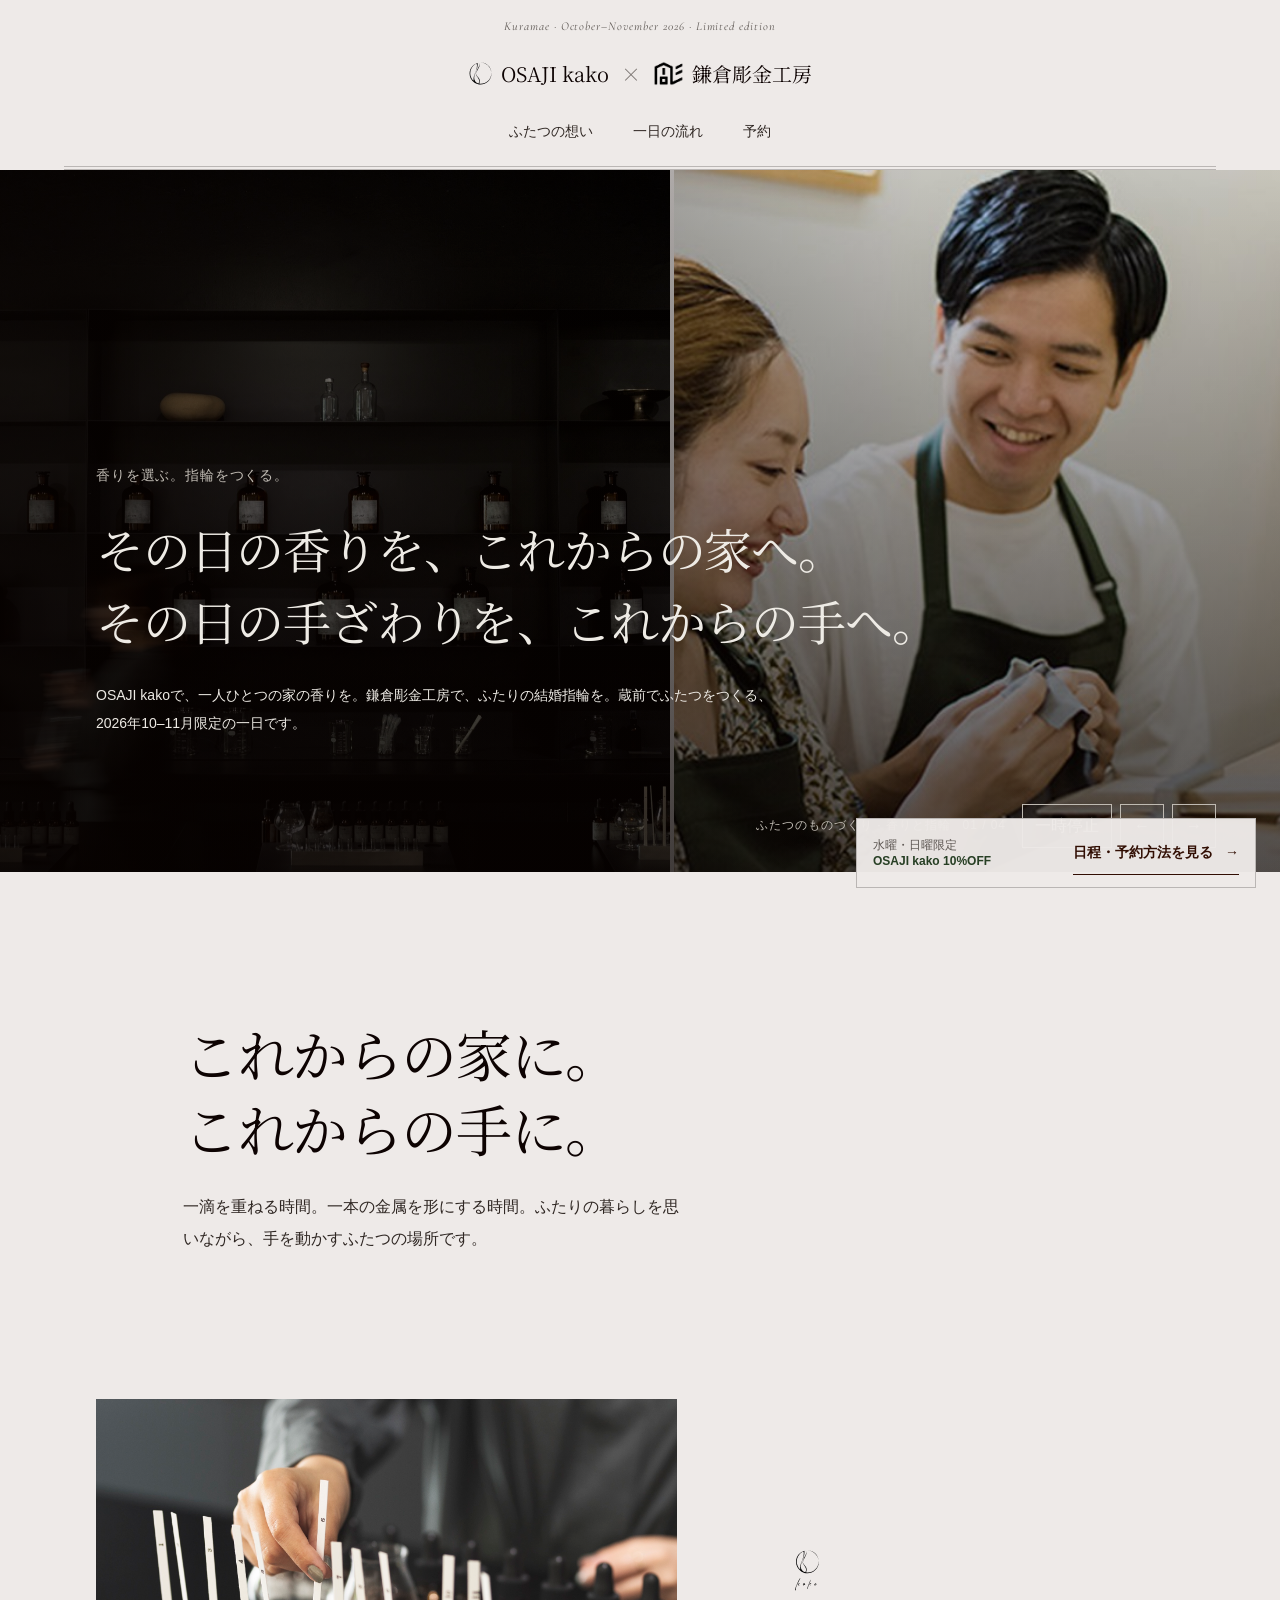
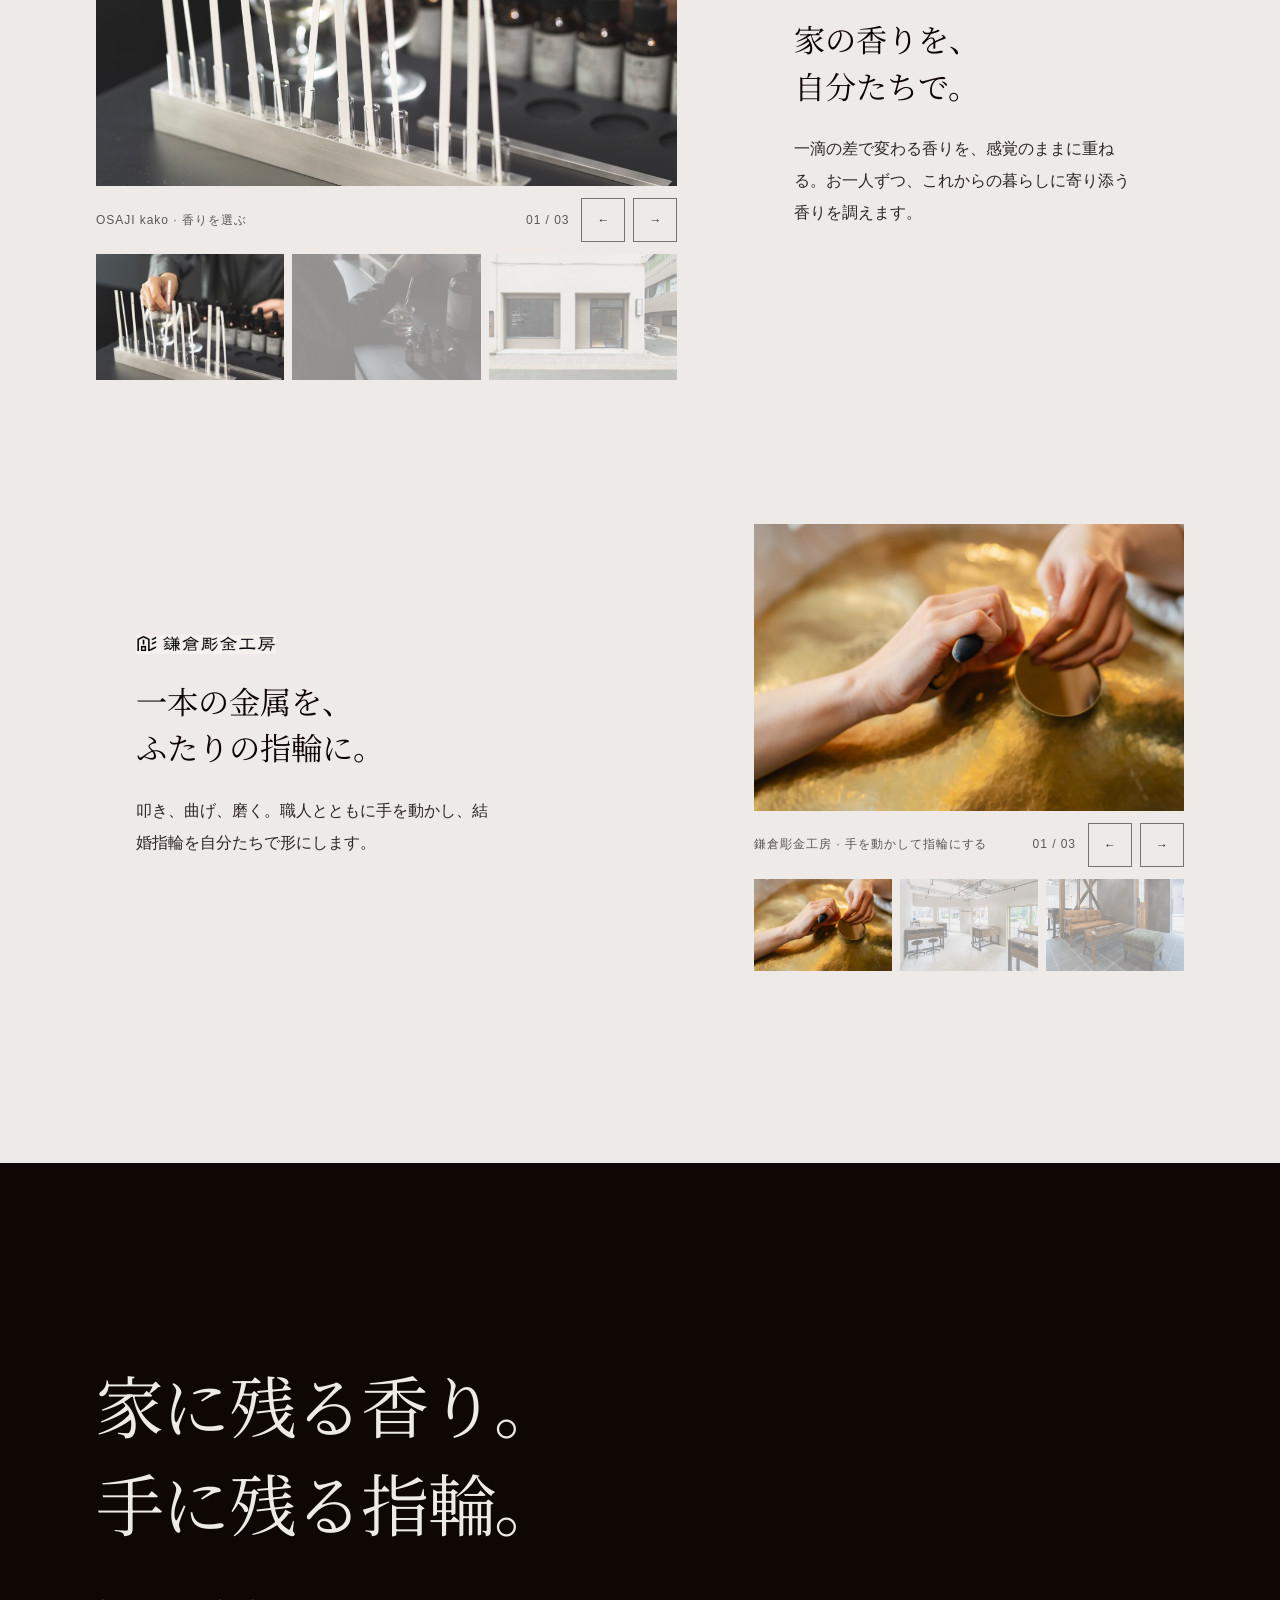
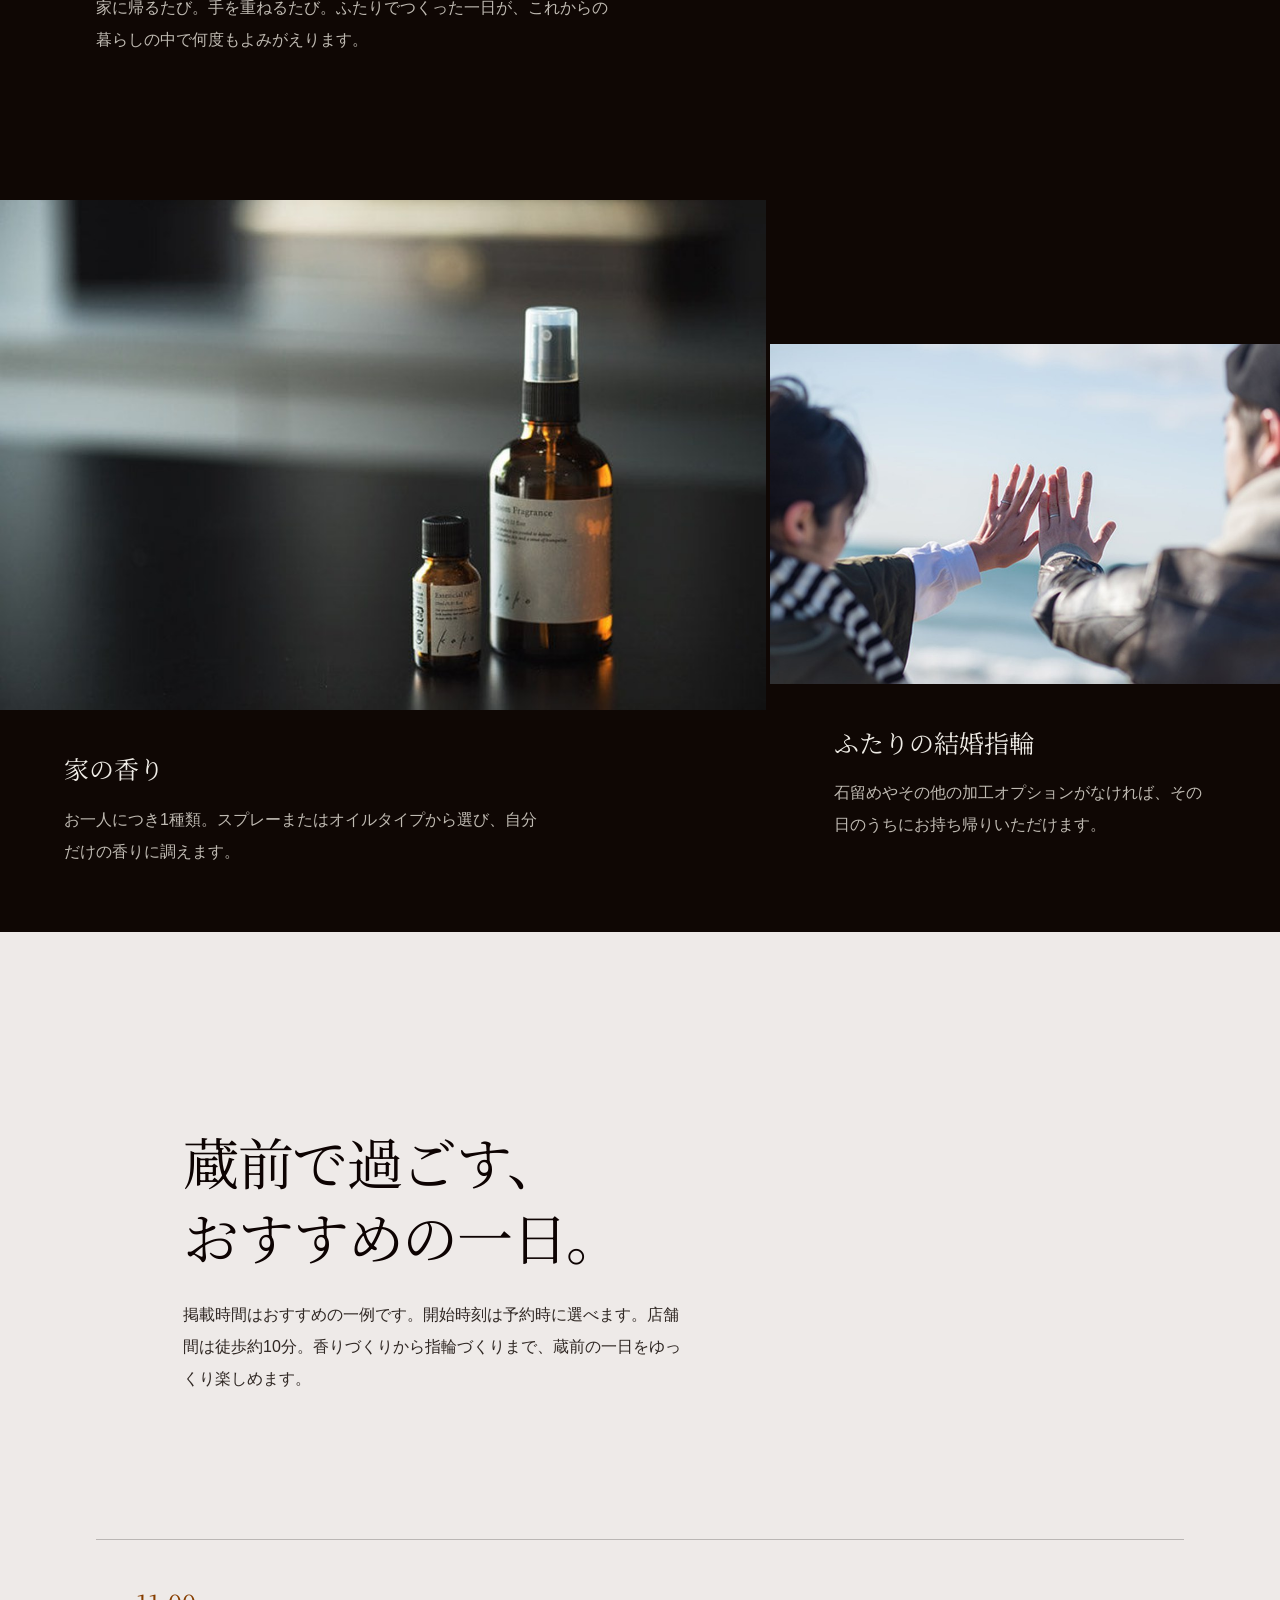
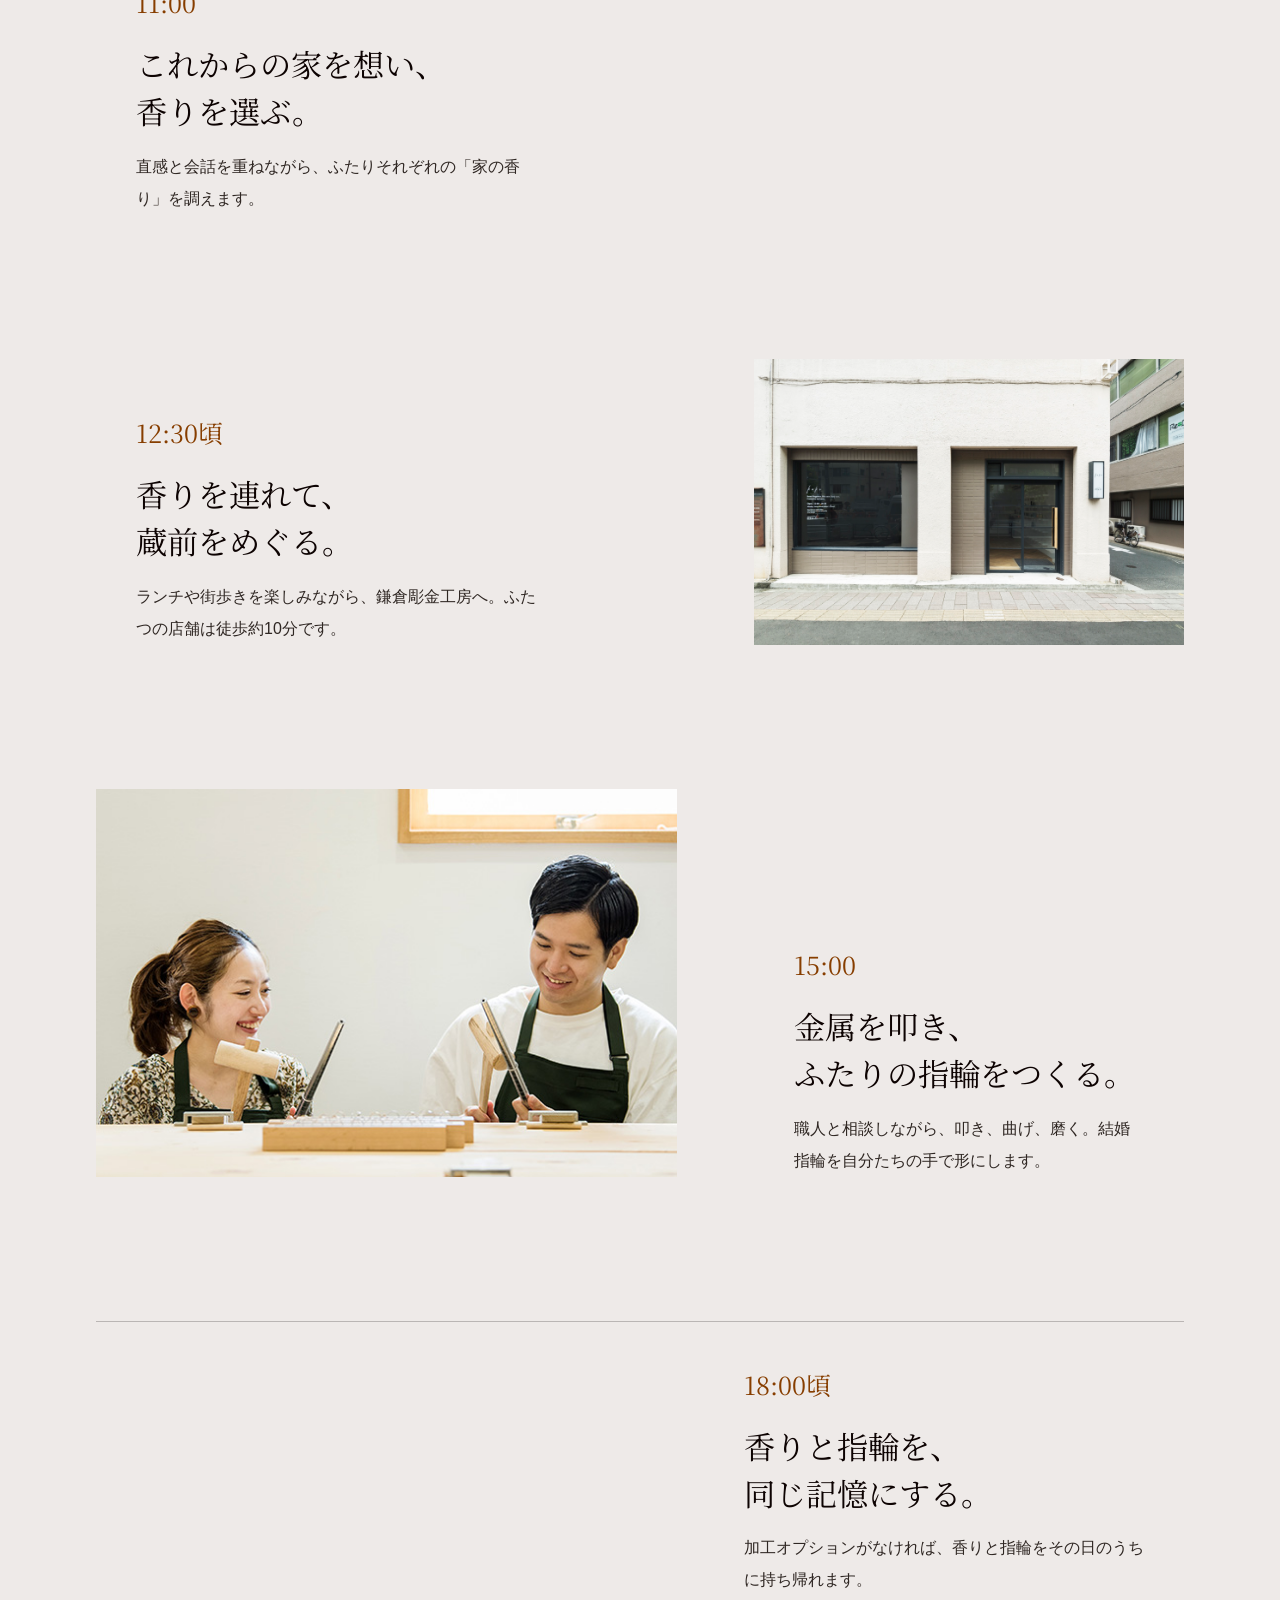
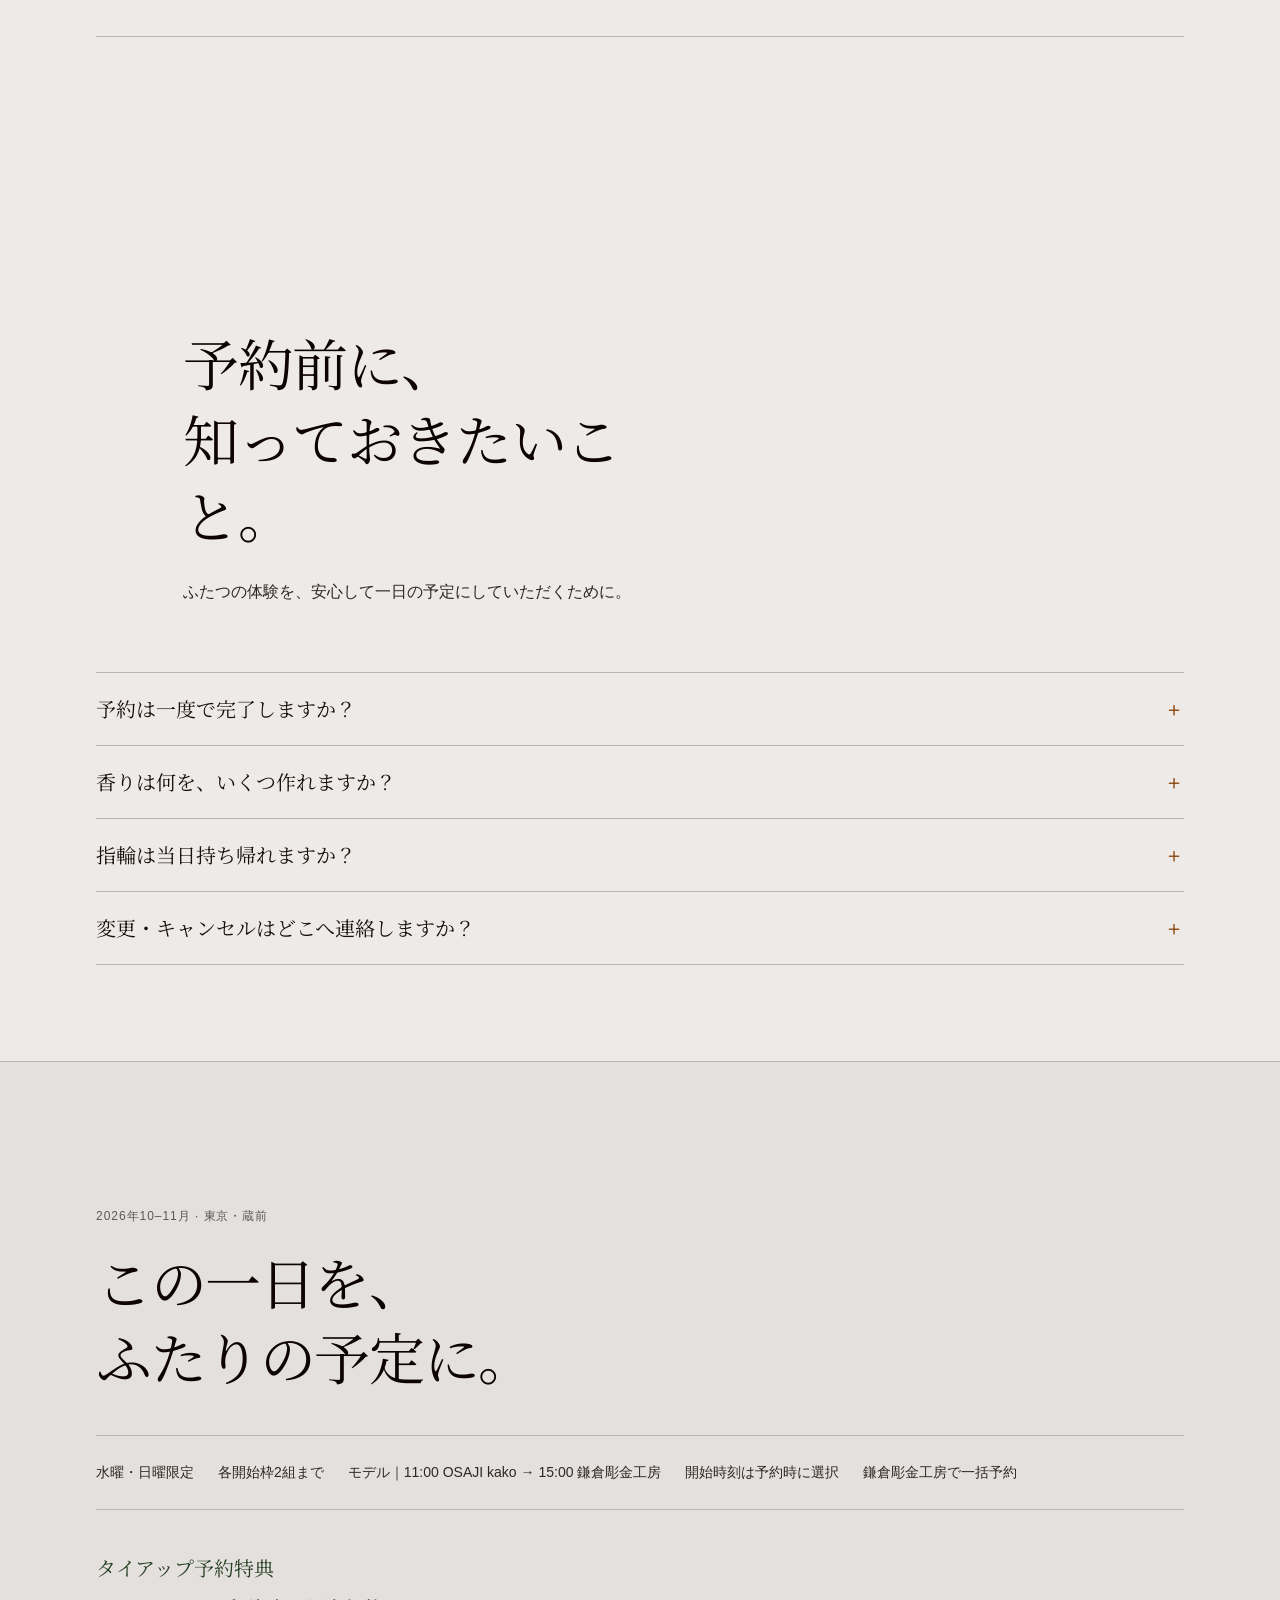
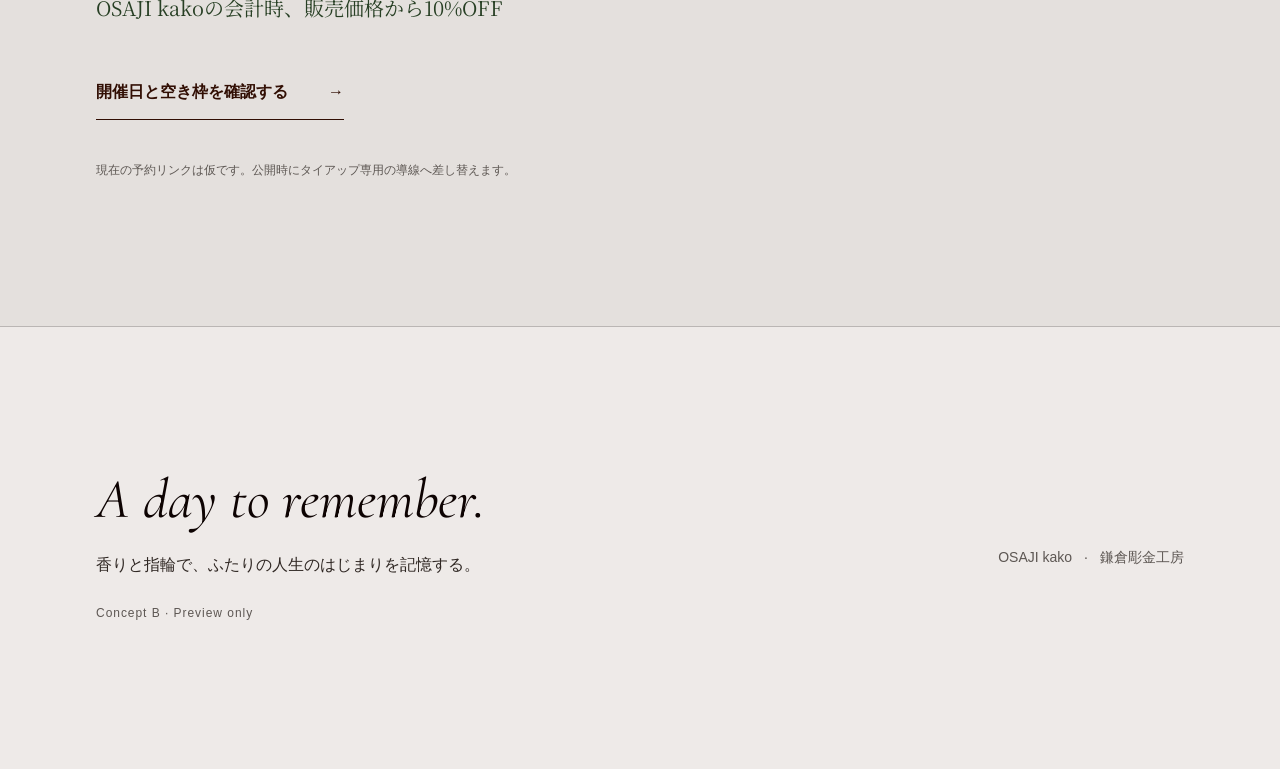
==== commit 5dec9141: "Clarify collaboration experience and booking details" ====
--- a/index.html
+++ b/index.html
@@ -16,8 +16,8 @@
       rel="stylesheet"
       href="https://fonts.googleapis.com/css2?family=Cormorant+Garamond:ital,wght@1,500&amp;family=Noto+Serif+JP:wght@400;500&amp;display=swap"
     />
-    <link rel="stylesheet" href="./styles.css?v=20260711-concept-b3" />
-    <script src="./script.js?v=20260711-concept-b3" defer></script>
+    <link rel="stylesheet" href="./styles.css?v=20260711-concept-b4" />
+    <script src="./script.js?v=20260711-concept-b4" defer></script>
   </head>
   <body>
     <a class="skip-link" href="#main">本文へ移動</a>
@@ -54,7 +54,7 @@
         data-autoplay="true"
       >
         <div class="hero__gallery carousel__stage">
-          <figure class="hero__slide carousel__slide is-active" data-carousel-slide data-caption="OSAJI kako · 香りの棚">
+          <figure class="hero__slide hero__slide--diptych carousel__slide is-active" data-carousel-slide data-caption="ふたつのものづくり · 香りと指輪">
             <img
               class="hero__image"
               src="./assets/kako-provided/web/kako-shelf.jpg"
@@ -63,6 +63,15 @@
               height="1332"
               fetchpriority="high"
             />
+            <img
+              class="hero__image"
+              src="./assets/wire/divider-couple-making.jpg"
+              alt="鎌倉彫金工房で結婚指輪づくりに取り組むふたり"
+              width="900"
+              height="600"
+              loading="eager"
+              decoding="async"
+            />
           </figure>
           <figure class="hero__slide carousel__slide" data-carousel-slide data-caption="OSAJI kako · 一滴ずつ調香">
             <img
@@ -78,10 +87,10 @@
           <figure class="hero__slide carousel__slide" data-carousel-slide data-caption="鎌倉彫金工房 · ふたりで指輪づくり">
             <img
               class="hero__image"
-              src="./assets/wire/divider-couple-making.jpg"
-              alt="結婚指輪づくりに笑顔で取り組むふたり"
-              width="900"
-              height="600"
+              src="./assets/wire/flow-ringmaking.jpg"
+              alt="鎌倉彫金工房で向かい合って結婚指輪を制作するふたり"
+              width="590"
+              height="400"
               loading="eager"
               decoding="async"
             />
@@ -98,7 +107,7 @@
             />
           </figure>
           <div class="hero__media-meta">
-            <p class="hero__caption"><span data-carousel-caption>OSAJI kako · 香りの棚</span><span class="carousel__counter"><span data-carousel-index>01</span> / 04</span></p>
+            <p class="hero__caption"><span data-carousel-caption>ふたつのものづくり · 香りと指輪</span><span class="carousel__counter"><span data-carousel-index>01</span> / 04</span></p>
             <div class="carousel__controls" aria-label="FV写真の操作">
               <button class="carousel__button carousel__button--pause" type="button" data-carousel-toggle aria-pressed="false">一時停止</button>
               <button class="carousel__button" type="button" data-carousel-prev aria-label="前の写真">←</button>
@@ -108,18 +117,19 @@
         </div>
         <div class="hero__shade" aria-hidden="true"></div>
         <div class="hero__copy">
-          <p>香りを選ぶ。指輪をつくる。</p>
+          <p class="hero__eyebrow">香りを選ぶ。指輪をつくる。</p>
           <h1 id="hero-title">
             <span>その日の香りを、<br class="mobile-break" />これからの家へ。</span>
             <span>その日の手ざわりを、<br class="mobile-break" />これからの手へ。</span>
           </h1>
+          <p class="hero__context">OSAJI kakoで、一人ひとつの家の香りを。鎌倉彫金工房で、ふたりの結婚指輪を。蔵前でふたつをつくる、<span class="no-wrap">2026年10–11月限定</span>の一日です。</p>
         </div>
       </section>
 
       <section id="brands" class="brands section-shell" aria-labelledby="brands-title">
         <header class="brands__intro">
-          <h2 id="brands-title">ふたりの毎日に、<br class="mobile-break" />残るもの。</h2>
-          <p>ものだけでなく、つくる時間まで。ふたつのブランドが大切にしていることです。</p>
+          <h2 id="brands-title">これからの家に。<br />これからの手に。</h2>
+          <p>一滴を重ねる時間。一本の金属を形にする時間。ふたりの暮らしを思いながら、手を動かすふたつの場所です。</p>
         </header>
 
         <article class="brand-story brand-story--kako">
@@ -151,26 +161,26 @@
           </figure>
           <div class="brand-story__copy">
             <img class="brand-story__logo brand-story__logo--kako" src="./assets/wire/kako-logo.svg" alt="OSAJI kako" width="140" height="61" loading="lazy" />
-            <h3>家に、<br />香りの記憶を。</h3>
-            <p>一滴ずつ香りを重ね、これからの暮らしに寄り添う「家の香り」をつくる場所。</p>
+            <h3>家の香りを、<br />自分たちで。</h3>
+            <p>一滴の差で変わる香りを、感覚のままに重ねる。お一人ずつ、これからの暮らしに寄り添う香りを調えます。</p>
           </div>
         </article>
 
         <article class="brand-story brand-story--kamakura">
           <figure class="brand-gallery carousel" aria-roledescription="カルーセル" aria-label="鎌倉彫金工房の写真" data-carousel>
             <div class="brand-gallery__stage carousel__stage">
-              <div class="brand-gallery__slide carousel__slide is-active" data-carousel-slide data-caption="木と緑の受付">
-                <img src="./assets/wire/brand-kamakura-kuramae.jpg" alt="緑と木の色に包まれた鎌倉彫金工房 東京蔵前の店内" width="1000" height="667" loading="lazy" decoding="async" />
+              <div class="brand-gallery__slide carousel__slide is-active" data-carousel-slide data-caption="手を動かして指輪にする">
+                <img class="brand-gallery__portrait" src="./assets/wire/hero-kamakura-bg.jpg" alt="鎌倉彫金工房で指輪を制作する手元" width="900" height="1350" loading="lazy" decoding="async" />
               </div>
               <div class="brand-gallery__slide carousel__slide" data-carousel-slide data-caption="光が入る作業フロア">
                 <img src="./assets/wire/brand-kamakura.jpg" alt="自然光が入る鎌倉彫金工房 東京蔵前の作業フロア" width="1000" height="667" loading="lazy" decoding="async" />
               </div>
-              <div class="brand-gallery__slide carousel__slide" data-carousel-slide data-caption="手を動かして指輪にする">
-                <img class="brand-gallery__portrait" src="./assets/wire/hero-kamakura-bg.jpg" alt="鎌倉彫金工房で指輪を制作する手元" width="900" height="1350" loading="lazy" decoding="async" />
+              <div class="brand-gallery__slide carousel__slide" data-carousel-slide data-caption="木と緑の受付">
+                <img src="./assets/wire/brand-kamakura-kuramae.jpg" alt="緑と木の色に包まれた鎌倉彫金工房 東京蔵前の店内" width="1000" height="667" loading="lazy" decoding="async" />
               </div>
             </div>
             <figcaption class="brand-gallery__meta">
-              <span>鎌倉彫金工房 · <span data-carousel-caption>木と緑の受付</span></span>
+              <span>鎌倉彫金工房 · <span data-carousel-caption>手を動かして指輪にする</span></span>
               <span class="carousel__counter"><span data-carousel-index>01</span> / 03</span>
               <span class="carousel__controls">
                 <button class="carousel__button" type="button" data-carousel-prev aria-label="鎌倉彫金工房の前の写真">←</button>
@@ -178,15 +188,15 @@
               </span>
             </figcaption>
             <div class="brand-gallery__thumbs" aria-label="鎌倉彫金工房の写真を選ぶ">
-              <button class="brand-gallery__thumb is-active" type="button" data-carousel-goto="0" aria-label="受付の写真" aria-current="true"><img src="./assets/wire/brand-kamakura-kuramae.jpg" alt="" width="1000" height="667" loading="lazy" /></button>
+              <button class="brand-gallery__thumb is-active" type="button" data-carousel-goto="0" aria-label="指輪制作の写真" aria-current="true"><img class="brand-gallery__portrait" src="./assets/wire/hero-kamakura-bg.jpg" alt="" width="900" height="1350" loading="lazy" /></button>
               <button class="brand-gallery__thumb" type="button" data-carousel-goto="1" aria-label="作業フロアの写真"><img src="./assets/wire/brand-kamakura.jpg" alt="" width="1000" height="667" loading="lazy" /></button>
-              <button class="brand-gallery__thumb" type="button" data-carousel-goto="2" aria-label="指輪制作の写真"><img class="brand-gallery__portrait" src="./assets/wire/hero-kamakura-bg.jpg" alt="" width="900" height="1350" loading="lazy" /></button>
+              <button class="brand-gallery__thumb" type="button" data-carousel-goto="2" aria-label="受付の写真"><img src="./assets/wire/brand-kamakura-kuramae.jpg" alt="" width="1000" height="667" loading="lazy" /></button>
             </div>
           </figure>
           <div class="brand-story__copy">
             <img class="brand-story__logo brand-story__logo--kamakura" src="./assets/wire/kamakura-logo.png" alt="鎌倉彫金工房" width="575" height="240" loading="lazy" />
-            <h3>作る時間も、<br />大切な宝物。</h3>
-            <p>一本の金属から、ふたりだけの指輪と、忘れられない時間をつくる工房。</p>
+            <h3>一本の金属を、<br />ふたりの指輪に。</h3>
+            <p>叩き、曲げ、磨く。職人とともに手を動かし、結婚指輪を自分たちで形にします。</p>
           </div>
         </article>
       </section>
@@ -194,13 +204,13 @@
       <section id="memory" class="memory" aria-labelledby="memory-title">
         <div class="memory__words section-shell">
           <h2 id="memory-title">
-            <span>香りは暮らしに。</span>
-            <span>指輪は手に。</span>
+            <span>家に残る香り。</span>
+            <span>手に残る指輪。</span>
           </h2>
-          <p>ふたつのものづくりが出会って、初めて生まれた一日。新しい暮らしを、香りと指輪に刻みます。</p>
+          <p>家に帰るたび。手を重ねるたび。ふたりでつくった一日が、これからの暮らしの中で何度もよみがえります。</p>
         </div>
         <div class="memory__diptych">
-          <figure>
+          <figure class="memory__outcome">
             <img
               src="./assets/wire/divider-kako-bottle.jpg"
               alt="OSAJI kakoで作るホームフレグランスのボトル"
@@ -209,8 +219,12 @@
               loading="lazy"
               decoding="async"
             />
-          </figure>
-          <figure>
+            <figcaption>
+              <h3>家の香り</h3>
+              <p>お一人につき1種類。スプレーまたはオイルタイプから選び、自分だけの香りに調えます。</p>
+            </figcaption>
+          </figure>
+          <figure class="memory__outcome">
             <img
               src="./assets/wire/divider-kamakura-hands.jpg"
               alt="完成した結婚指輪を身につけて手を合わせるふたり"
@@ -219,20 +233,24 @@
               loading="lazy"
               decoding="async"
             />
+            <figcaption>
+              <h3>ふたりの結婚指輪</h3>
+              <p>石留めやその他の加工オプションがなければ、その日のうちにお持ち帰りいただけます。</p>
+            </figcaption>
           </figure>
         </div>
       </section>
 
       <section id="day" class="day section-shell" aria-labelledby="day-title">
         <header class="day__intro">
-          <h2 id="day-title">蔵前で過ごす、<br class="mobile-break" />ある一日。</h2>
-          <p>徒歩約10分の蔵前で、香りづくりから指輪づくりへ。一日を、ひとつの記憶でつなぎます。</p>
+          <h2 id="day-title">蔵前で過ごす、<br />おすすめの一日。</h2>
+          <p>掲載時間はおすすめの一例です。開始時刻は予約時に選べます。店舗間は徒歩約10分。香りづくりから指輪づくりまで、蔵前の一日をゆっくり楽しめます。</p>
         </header>
 
         <ol class="day-steps">
           <li class="day-step day-step--text">
             <div class="day-step__copy">
-              <time datetime="13:00">13:00</time>
+              <time datetime="11:00">11:00</time>
               <h3>これからの家を想い、<br />香りを選ぶ。</h3>
               <p>直感と会話を重ねながら、ふたりそれぞれの「家の香り」を調えます。</p>
             </div>
@@ -240,9 +258,9 @@
 
           <li class="day-step day-step--reverse">
             <div class="day-step__copy">
-              <time datetime="14:30">14:30</time>
-              <h3>香りを連れて、<br />蔵前を歩く。</h3>
-              <p>OSAJI kakoを出て、鎌倉彫金工房へ。蔵前の街を、ふたりで歩きます。</p>
+              <time datetime="12:30">12:30頃</time>
+              <h3>香りを連れて、<br />蔵前をめぐる。</h3>
+              <p>ランチや街歩きを楽しみながら、鎌倉彫金工房へ。ふたつの店舗は徒歩約10分です。</p>
             </div>
             <figure>
               <img
@@ -278,25 +296,52 @@
             <div class="day-step__copy">
               <time datetime="18:00">18:00頃</time>
               <h3>香りと指輪を、<br />同じ記憶にする。</h3>
-              <p>新しく生まれた香りと指輪を手に、ふたりの暮らしへ帰ります。</p>
+              <p>加工オプションがなければ、香りと指輪をその日のうちに持ち帰れます。</p>
             </div>
           </li>
         </ol>
+      </section>
+
+      <section id="faq" class="faq section-shell" aria-labelledby="faq-title">
+        <header class="faq__intro">
+          <h2 id="faq-title">予約前に、<br />知っておきたいこと。</h2>
+          <p>ふたつの体験を、安心して一日の予定にしていただくために。</p>
+        </header>
+        <div class="faq__list">
+          <details>
+            <summary>予約は一度で完了しますか？</summary>
+            <p>鎌倉彫金工房の予約ページから、両店舗の体験をまとめてお申し込みいただけます。</p>
+          </details>
+          <details>
+            <summary>香りは何を、いくつ作れますか？</summary>
+            <p>お一人につき1種類。スプレーまたはオイルタイプからお選びいただけます。</p>
+          </details>
+          <details>
+            <summary>指輪は当日持ち帰れますか？</summary>
+            <p>石留めやその他の加工オプションがなければ、当日お持ち帰りいただけます。追加加工を希望される場合は後日のお渡しです。</p>
+          </details>
+          <details>
+            <summary>変更・キャンセルはどこへ連絡しますか？</summary>
+            <p>各店舗へのご連絡を予定しています。窓口と手順は現在調整中のため、確定後に専用予約ページでご案内します。</p>
+          </details>
+        </div>
       </section>
 
       <section id="booking" class="booking" aria-labelledby="booking-title">
         <div class="booking__inner section-shell">
           <div>
-            <p class="booking__date">2026.10–11 · Kuramae only</p>
-            <h2 id="booking-title">この一日を、<br class="mobile-break" />ふたりの予定に。</h2>
+            <p class="booking__date">2026年10–11月 · 東京・蔵前</p>
+            <h2 id="booking-title">この一日を、<br />ふたりの予定に。</h2>
           </div>
           <div class="booking__details">
-            <p>13:00 OSAJI kako</p>
-            <p>15:00 鎌倉彫金工房</p>
-            <p>月数組限定</p>
-          </div>
-          <p class="booking__benefit"><span>タイアップ予約特典</span><span>ふたつの体験が10%OFF</span></p>
-          <a class="cta-link" href="https://kamakura-chokin.com/course/marriage">限定枠を確認 <span aria-hidden="true">→</span></a>
+            <p>水曜・日曜限定</p>
+            <p>各開始枠2組まで</p>
+            <p>モデル｜11:00 OSAJI kako → 15:00 鎌倉彫金工房</p>
+            <p>開始時刻は予約時に選択</p>
+            <p>鎌倉彫金工房で一括予約</p>
+          </div>
+          <p class="booking__benefit"><span>タイアップ予約特典</span><span>OSAJI kakoの会計時、販売価格から10%OFF</span></p>
+          <a class="cta-link" href="https://kamakura-chokin.com/course/marriage">開催日と空き枠を確認する <span aria-hidden="true">→</span></a>
           <p class="booking__note">現在の予約リンクは仮です。公開時にタイアップ専用の導線へ差し替えます。</p>
         </div>
       </section>
@@ -314,8 +359,8 @@
     </footer>
 
     <aside class="sticky-cta" aria-label="予約導線">
-      <p><span>蔵前限定</span><strong>ふたつの体験が10%OFF</strong></p>
-      <a class="cta-link cta-link--compact" href="#booking">限定枠を確認 <span aria-hidden="true">→</span></a>
+      <p><span>水曜・日曜限定</span><strong>OSAJI kako 10%OFF</strong></p>
+      <a class="cta-link cta-link--compact" href="#booking">日程・予約方法を見る <span aria-hidden="true">→</span></a>
     </aside>
   </body>
 </html>
--- a/styles.css
+++ b/styles.css
@@ -1,8 +1,8 @@
-/* Hallmark · genre: editorial · macrostructure: Narrative Workflow · theme: Atelier · anchor hue: brown-moss · enrichment: E8 multi-frame photography (hero=4 controlled autoplay · brands=3 manual + thumbnails) · nav: N6 · footer: Ft1 · audience: couples beginning a new life · use: feel the meaning and check availability · tone: quiet luxury
+/* Hallmark · genre: editorial · macrostructure: Narrative Workflow · theme: Atelier · anchor hue: brown-moss · enrichment: E8 multi-frame photography (hero=opening diptych + 3 controlled slides · brands=3 manual + thumbnails · outcomes=static 3:2) · native FAQ · nav: N6 · footer: Ft1 · audience: couples beginning a new life · use: understand the day and check availability · tone: quiet luxury
  * contrast: pass (46–50) · slop: pass (51–55) · honest: pass (56) · chrome: pass (57) · tokens: pass (58) · responsive: pass (59) · icons: pass (60) · mobile: pass (36, 59, 61–69)
  */
 /* Hallmark · pre-emit critique: P5 H5 E5 S5 R5 V5 */
-@import url("./tokens.css?v=20260711-concept-b3");
+@import url("./tokens.css?v=20260711-concept-b4");
 
 *,
 *::before,
@@ -205,6 +205,23 @@
   inset: 0;
 }
 
+.hero__slide--diptych {
+  grid-template-columns: minmax(0, 1.05fr) minmax(0, 0.95fr);
+  gap: var(--space-2xs);
+}
+
+.hero__slide--diptych .hero__image {
+  min-width: 0;
+}
+
+.hero__slide--diptych .hero__image:first-child {
+  object-position: 62% center;
+}
+
+.hero__slide--diptych .hero__image:last-child {
+  object-position: 52% center;
+}
+
 .hero__image {
   width: 100%;
   height: 100%;
@@ -223,7 +240,9 @@
 
 .hero__shade {
   z-index: var(--z-base);
-  background: linear-gradient(180deg, var(--color-photo-scrim-clear), var(--color-photo-scrim));
+  background:
+    linear-gradient(90deg, var(--color-photo-scrim), var(--color-photo-scrim-clear) 72%),
+    linear-gradient(180deg, var(--color-photo-scrim-clear), var(--color-photo-scrim));
   pointer-events: none;
 }
 
@@ -238,16 +257,24 @@
   z-index: var(--z-sticky);
 }
 
-.hero__copy > p {
+.hero__eyebrow {
   color: var(--color-light-muted);
   font-size: var(--text-sm);
   letter-spacing: 0.06em;
+}
+
+.hero__context {
+  max-width: 44rem;
+  color: var(--color-light-ink);
+  font-size: var(--text-sm);
+  line-height: 2;
 }
 
 .hero h1,
 .brands h2,
 .memory h2,
 .day h2,
+.faq h2,
 .booking h2 {
   min-width: 0;
   font-family: var(--font-display);
@@ -309,6 +336,10 @@
 .js .carousel__slide.is-active {
   opacity: 1;
   pointer-events: auto;
+}
+
+.js .hero__slide--diptych {
+  display: grid;
 }
 
 .carousel__counter {
@@ -387,6 +418,10 @@
   display: none;
 }
 
+.no-wrap {
+  white-space: nowrap;
+}
+
 .brands {
   display: grid;
   gap: var(--space-4xl);
@@ -394,7 +429,8 @@
 }
 
 .brands__intro,
-.day__intro {
+.day__intro,
+.faq__intro {
   display: grid;
   gap: var(--space-lg);
   max-width: var(--measure);
@@ -402,6 +438,7 @@
 
 .brands__intro h2,
 .day__intro h2,
+.faq__intro h2,
 .booking h2 {
   font-size: var(--text-display-s);
   line-height: 1.35;
@@ -409,9 +446,11 @@
 
 .brands__intro p,
 .day__intro p,
+.faq__intro p,
 .brand-story__copy p,
 .day-step__copy p,
-.memory__words p {
+.memory__words p,
+.memory__outcome p {
   color: var(--color-neutral);
   line-height: 2;
 }
@@ -549,7 +588,9 @@
 }
 
 .memory__diptych figure {
-  min-width: 0;
+  display: grid;
+  min-width: 0;
+  align-content: start;
 }
 
 .memory__diptych img {
@@ -557,6 +598,24 @@
   height: auto;
   aspect-ratio: 3 / 2;
   object-fit: cover;
+}
+
+.memory__outcome figcaption {
+  display: grid;
+  gap: var(--space-md);
+  padding: var(--space-xl) var(--page-gutter) var(--space-2xl);
+}
+
+.memory__outcome h3 {
+  font-family: var(--font-display);
+  font-size: var(--text-lg);
+  font-weight: 400;
+  line-height: 1.5;
+}
+
+.memory__outcome p {
+  max-width: 30rem;
+  color: var(--color-light-muted);
 }
 
 .day {
@@ -622,6 +681,63 @@
 .day-step--closing {
   padding-block-end: var(--space-xl);
   border-block-end: var(--rule-hair) solid var(--color-rule);
+}
+
+.faq {
+  display: grid;
+  gap: var(--space-2xl);
+  padding-block: var(--space-3xl);
+}
+
+.faq__list {
+  border-block-start: var(--rule-hair) solid var(--color-rule);
+}
+
+.faq details {
+  border-block-end: var(--rule-hair) solid var(--color-rule);
+}
+
+.faq summary {
+  display: grid;
+  grid-template-columns: minmax(0, 1fr) auto;
+  gap: var(--space-lg);
+  align-items: center;
+  min-height: 4.5rem;
+  padding-block: var(--space-md);
+  color: var(--color-ink-2);
+  font-family: var(--font-display);
+  font-size: var(--text-md);
+  line-height: 1.6;
+  cursor: pointer;
+  list-style: none;
+}
+
+.faq summary::-webkit-details-marker {
+  display: none;
+}
+
+.faq summary::after {
+  content: "＋";
+  color: var(--color-accent-ink);
+  font-family: var(--font-body);
+  font-size: var(--text-md);
+  font-weight: 400;
+}
+
+.faq details[open] summary::after {
+  content: "−";
+}
+
+.faq summary:focus-visible {
+  outline: var(--rule-medium) solid var(--color-focus);
+  outline-offset: var(--space-2xs);
+}
+
+.faq details p {
+  max-width: 44rem;
+  padding-block: 0 var(--space-xl);
+  color: var(--color-neutral);
+  line-height: 2;
 }
 
 .booking {
@@ -806,6 +922,11 @@
     height: 100%;
   }
 
+  .hero__slide--diptych .hero__image {
+    position: relative;
+    inset: auto;
+  }
+
   .hero__shade {
     inset: 0 0 auto;
     height: auto;
@@ -937,7 +1058,8 @@
   }
 
   .brands__intro,
-  .day__intro {
+  .day__intro,
+  .faq__intro {
     margin-inline-start: 8%;
   }
 
